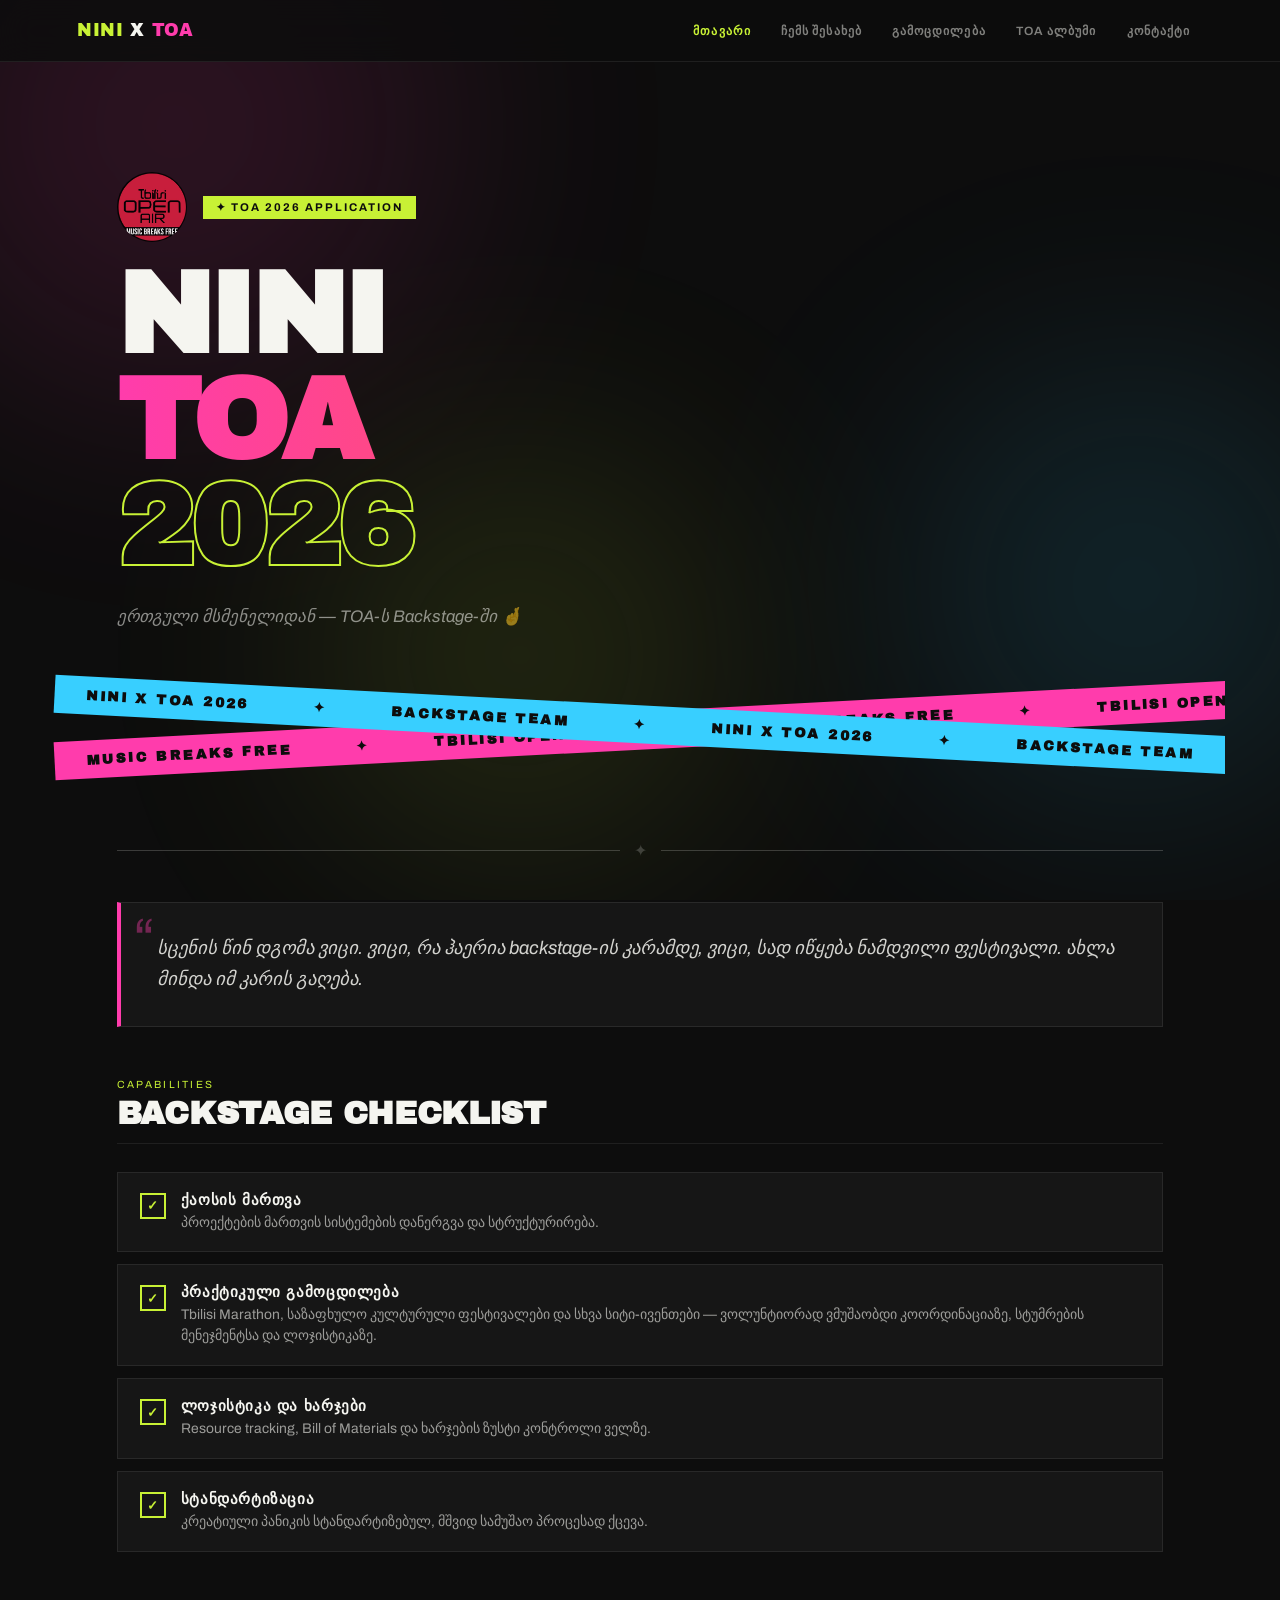
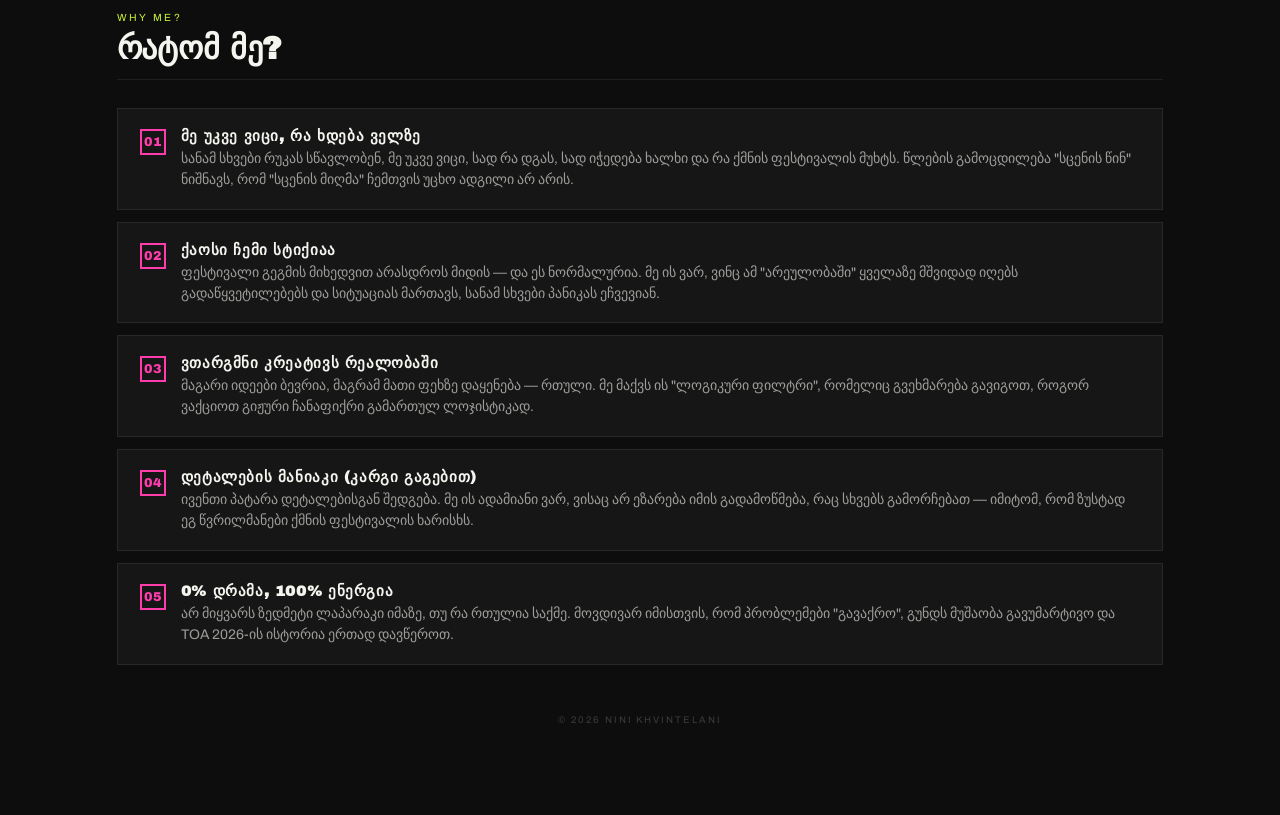
==== index.html @ 68b37186 "Refactor CSS styles for layout adjust" ====
<!DOCTYPE html>
<html lang="ka">
<head>
  <meta charset="UTF-8">
  <meta name="viewport" content="width=device-width, initial-scale=1.0">
  <title>Nini x TOA 2026</title>
  <link rel="preconnect" href="https://fonts.googleapis.com">
  <link href="https://fonts.googleapis.com/css2?family=Archivo+Black&family=Archivo:ital,wght@0,400;0,600;1,400&display=swap" rel="stylesheet">
  <style>
    :root {
      --bg: #0d0d0d; --lime: #c8f135; --pink: #ff3cac;
      --blue: #38cfff; --orange: #ff6b1a; --white: #f5f5f0;
      --card: #161616; --border: rgba(255,255,255,0.08); --yellow: #e2c044;
    }
    * { box-sizing: border-box; margin: 0; padding: 0; }
    html { width: 100%; }
    body { background: var(--bg); color: var(--white); font-family: 'Archivo', sans-serif; overflow-x: hidden; min-height: 100vh; width: 100%; }

    .blobs { position: fixed; inset: 0; z-index: 0; pointer-events: none; overflow: hidden; }
    .blob { position: absolute; border-radius: 50%; filter: blur(130px); opacity: 0.13; animation: drift 14s ease-in-out infinite alternate; }
    .blob-1 { width: 550px; height: 550px; background: var(--pink); top: -150px; left: -100px; }
    .blob-2 { width: 450px; height: 450px; background: var(--blue); top: 40%; right: -80px; animation-delay: -5s; }
    .blob-3 { width: 400px; height: 400px; background: var(--lime); bottom: 5%; left: 25%; animation-delay: -9s; }
    @keyframes drift { from { transform: translate(0,0) scale(1); } to { transform: translate(35px,25px) scale(1.07); } }

    nav {
      position: fixed; top: 0; left: 0; right: 0; z-index: 999;
      background: rgba(13,13,13,0.88); backdrop-filter: blur(16px);
      border-bottom: 1px solid var(--border);
      height: 62px; display: flex; align-items: center;
      justify-content: space-between; padding: 0 6%;
      width: 100%; box-sizing: border-box;
    }
    .nav-logo { font-family: 'Archivo Black', sans-serif; font-size: 1.1rem; letter-spacing: 0.04em; text-transform: uppercase; cursor: pointer; }
    .nav-logo span { color: var(--lime); }
    .nav-links { display: flex; gap: 4px; list-style: none; }
    .nav-links li a { display: block; padding: 7px 13px; font-size: 0.75rem; font-weight: 600; letter-spacing: 0.09em; text-transform: uppercase; text-decoration: none; color: rgba(245,245,240,0.5); border-radius: 4px; transition: color 0.2s, background 0.2s; cursor: pointer; }
    .nav-links li a:hover { color: var(--white); background: rgba(255,255,255,0.06); }
    .nav-links li a.active { color: var(--lime); }
    .hamburger { display: none; flex-direction: column; gap: 5px; cursor: pointer; padding: 4px; }
    .hamburger span { display: block; width: 22px; height: 2px; background: var(--white); }

    .page { display: none; position: relative; z-index: 1; min-height: 100vh; padding-top: 62px; width: 100%; box-sizing: border-box; }
    .page.active { display: block; animation: pageIn 0.35s ease both; }
    @keyframes pageIn { from { opacity: 0; transform: translateY(14px); } to { opacity: 1; transform: translateY(0); } }

    .wrapper { width: 100%; max-width: 1200px; margin: 0 auto; padding: 55px 6% 90px; }

    .eyebrow { display: inline-block; background: var(--lime); color: var(--bg); font-size: 0.7rem; font-weight: 700; letter-spacing: 0.18em; text-transform: uppercase; padding: 5px 13px; margin-bottom: 24px; }
    .big-title { font-family: 'Archivo Black', sans-serif; font-size: clamp(3.5rem, 9vw, 10rem); line-height: 0.92; letter-spacing: -0.03em; text-transform: uppercase; }
    .big-title .grad { background: linear-gradient(90deg, var(--pink), var(--orange)); -webkit-background-clip: text; -webkit-text-fill-color: transparent; background-clip: text; }
    .big-title .outline { color: transparent; -webkit-text-stroke: 2px var(--lime); }
    .section-label { font-size: 0.65rem; letter-spacing: 0.22em; text-transform: uppercase; color: var(--lime); margin-bottom: 6px; }
    .section-heading { font-family: 'Archivo Black', sans-serif; font-size: 2rem; text-transform: uppercase; letter-spacing: -0.01em; border-bottom: 1px solid var(--border); padding-bottom: 12px; margin-bottom: 28px; }
    .divider { display: flex; align-items: center; gap: 14px; margin: 48px 0 42px; opacity: 0.2; }
    .divider::before, .divider::after { content: ''; flex: 1; height: 1px; background: var(--white); }

    /* HOME */
    .hero { padding: 55px 0 35px; }

    /* ANIMATED STRIPES */
    .stripes-wrap {
      position: relative;
      height: 130px;
      overflow: hidden;
      margin-left: calc(-6% - 1px);
      width: 112%;
      margin-bottom: 50px;
    }
    .stripe {
      position: absolute;
      width: 200%;
      height: 38px;
      display: flex;
      align-items: center;
      white-space: nowrap;
      font-family: 'Archivo Black', sans-serif;
      font-size: 0.85rem;
      letter-spacing: 0.18em;
      text-transform: uppercase;
      color: #0d0d0d;
      font-weight: 900;
    }
    .stripe-1 {
      background: var(--pink);
      top: 20px;
      transform: rotate(-3deg);
      animation: slideLeft 18s linear infinite;
    }
    .stripe-2 {
      background: var(--blue);
      top: 75px;
      transform: rotate(3deg);
      animation: slideRight 15s linear infinite;
    }
    .stripe span {
      padding: 0 32px;
      flex-shrink: 0;
    }
    @keyframes slideLeft {
      from { transform: rotate(-3deg) translateX(0); }
      to   { transform: rotate(-3deg) translateX(-50%); }
    }
    @keyframes slideRight {
      from { transform: rotate(3deg) translateX(-50%); }
      to   { transform: rotate(3deg) translateX(0); }
    }
    .hero-sub { margin-top: 26px; font-size: 1.05rem; font-style: italic; opacity: 0.55; }
    .quote-block { position: relative; background: var(--card); border: 1px solid var(--border); border-left: 4px solid var(--pink); padding: 30px 30px 30px 36px; font-style: italic; font-size: 1.15rem; line-height: 1.7; color: rgba(245,245,240,0.85); margin-bottom: 52px; }
    .quote-block::before { content: "\201C"; position: absolute; top: 8px; left: 12px; font-size: 3.5rem; color: var(--pink); opacity: 0.4; font-style: normal; line-height: 1; }
    .checklist { list-style: none; display: grid; gap: 12px; }
    .checklist li { background: var(--card); border: 1px solid var(--border); padding: 18px 22px; display: flex; gap: 15px; align-items: flex-start; transition: transform 0.2s, border-color 0.2s, box-shadow 0.2s; }
    .checklist li:hover { transform: translateX(6px); border-color: var(--lime); box-shadow: -4px 0 0 var(--lime); }
    .check-icon { width: 26px; height: 26px; border: 2px solid var(--lime); color: var(--lime); font-size: 0.8rem; font-weight: 900; display: flex; align-items: center; justify-content: center; flex-shrink: 0; margin-top: 2px; }
    .check-body strong { display: block; font-family: 'Archivo Black', sans-serif; font-size: 0.95rem; text-transform: uppercase; letter-spacing: 0.04em; margin-bottom: 4px; }
    .check-body p { font-size: 0.87rem; line-height: 1.5; opacity: 0.6; }

    /* ABOUT */
    .about-hero { display: grid; grid-template-columns: 1fr 220px; gap: 40px; align-items: start; margin-bottom: 50px; }
    @media(max-width:600px){ .about-hero { grid-template-columns: 1fr; } }
    .about-photo { width: 220px; height: 270px; object-fit: cover; object-position: top; border: 2px solid var(--border); }
    .about-intro { font-size: 1.05rem; line-height: 1.8; opacity: 0.8; margin-top: 10px; }
    .about-grid { display: grid; grid-template-columns: 1fr 1fr; gap: 16px; margin-top: 10px; }
    @media(max-width:600px){ .about-grid { grid-template-columns: 1fr; } }
    .about-card { background: var(--card); border: 1px solid var(--border); padding: 24px; transition: border-color 0.2s; }
    .about-card:hover { border-color: var(--blue); }
    .about-card h3 { font-family: 'Archivo Black', sans-serif; font-size: 0.78rem; text-transform: uppercase; letter-spacing: 0.12em; color: var(--blue); margin-bottom: 10px; }
    .about-card p { font-size: 0.9rem; line-height: 1.65; opacity: 0.7; }

    /* EXPERIENCE */
    .timeline { margin-top: 10px; }
    .timeline-item { display: grid; grid-template-columns: 120px 1fr; gap: 22px; padding: 26px 0; border-bottom: 1px solid var(--border); }
    .timeline-item:last-child { border-bottom: none; }
    .timeline-year { font-family: 'Archivo Black', sans-serif; font-size: 0.75rem; letter-spacing: 0.1em; color: var(--orange); text-transform: uppercase; padding-top: 4px; }
    .timeline-content h3 { font-family: 'Archivo Black', sans-serif; font-size: 1.05rem; text-transform: uppercase; letter-spacing: 0.02em; margin-bottom: 4px; }
    .timeline-content .role { font-size: 0.8rem; color: var(--lime); letter-spacing: 0.08em; margin-bottom: 8px; text-transform: uppercase; }
    .timeline-content p { font-size: 0.88rem; line-height: 1.6; opacity: 0.65; }
    .skills-grid { display: flex; flex-wrap: wrap; gap: 9px; margin-top: 36px; }
    .skill-tag { background: var(--card); border: 1px solid var(--border); padding: 6px 14px; font-size: 0.76rem; letter-spacing: 0.08em; text-transform: uppercase; font-weight: 600; transition: border-color 0.2s, color 0.2s; }
    .skill-tag:hover { border-color: var(--pink); color: var(--pink); }
    .lang-grid { display: grid; grid-template-columns: repeat(3,1fr); gap: 14px; margin-top: 10px; }
    @media(max-width:580px){ .lang-grid { grid-template-columns: 1fr 1fr; } }
    .lang-card { background: var(--card); border: 1px solid var(--border); padding: 18px; text-align: center; }
    .lang-card .flag { font-size: 1.8rem; margin-bottom: 6px; }
    .lang-card h4 { font-family: 'Archivo Black', sans-serif; font-size: 0.8rem; text-transform: uppercase; letter-spacing: 0.1em; margin-bottom: 4px; }
    .lang-card p { font-size: 0.75rem; opacity: 0.55; letter-spacing: 0.06em; }

    /* ALBUM */
    .album-intro { font-size: 0.98rem; line-height: 1.7; opacity: 0.65; margin-bottom: 36px; max-width: 560px; }
    .album-grid { display: grid; grid-template-columns: repeat(3,1fr); gap: 10px; }
    @media(max-width:560px){ .album-grid { grid-template-columns: repeat(2,1fr); } }
    .album-card { position: relative; aspect-ratio: 1; overflow: hidden; cursor: pointer; border: 1px solid var(--border); }
    .album-card img { width: 100%; height: 100%; object-fit: cover; transition: transform 0.4s ease, filter 0.3s; filter: brightness(0.85) saturate(0.9); display: block; }
    .album-card:hover img { transform: scale(1.06); filter: brightness(1) saturate(1.1); }
    .album-overlay { position: absolute; inset: 0; background: linear-gradient(to top, rgba(0,0,0,0.7) 0%, transparent 55%); opacity: 0; transition: opacity 0.3s; display: flex; align-items: flex-end; padding: 14px; }
    .album-card:hover .album-overlay { opacity: 1; }
    .album-label { font-family: 'Archivo Black', sans-serif; font-size: 0.8rem; text-transform: uppercase; letter-spacing: 0.08em; color: var(--white); }
    .album-future { border: 2px dashed rgba(200,241,53,0.5); display: flex; flex-direction: column; align-items: center; justify-content: center; gap: 8px; aspect-ratio: 1; background: rgba(200,241,53,0.03); }
    .album-future .future-icon { font-size: 2rem; }
    .album-future .future-text { font-family: 'Archivo Black', sans-serif; font-size: 0.85rem; color: var(--lime); text-transform: uppercase; letter-spacing: 0.1em; }
    .album-future .future-sub { font-size: 0.7rem; opacity: 0.5; letter-spacing: 0.06em; text-transform: uppercase; }
    .album-note { margin-top: 24px; background: var(--card); border: 1px solid var(--border); border-left: 4px solid var(--orange); padding: 18px 22px; font-size: 0.88rem; line-height: 1.6; opacity: 0.75; font-style: italic; }

    /* LIGHTBOX */
    .lightbox { position: fixed; inset: 0; background: rgba(0,0,0,0.92); z-index: 9999; display: none; align-items: center; justify-content: center; }
    .lightbox.open { display: flex; }
    .lightbox img { max-width: 90vw; max-height: 88vh; object-fit: contain; border: 1px solid var(--border); }
    .lightbox-close { position: absolute; top: 20px; right: 24px; font-size: 2rem; cursor: pointer; color: var(--white); opacity: 0.7; }
    .lightbox-close:hover { opacity: 1; color: var(--lime); }

    /* CONTACT */
    .contact-box { background: linear-gradient(135deg, #1a0a2e 0%, #0d1a2e 50%, #0a1a0d 100%); border: 1px solid var(--border); padding: 52px 42px; text-align: center; position: relative; overflow: hidden; margin-top: 20px; }
    .contact-box-bg { position: absolute; font-family: 'Archivo Black', sans-serif; font-size: 10rem; color: rgba(255,255,255,0.03); top: 50%; left: 50%; transform: translate(-50%,-50%); white-space: nowrap; pointer-events: none; letter-spacing: -0.04em; }
    .contact-box h2 { font-family: 'Archivo Black', sans-serif; font-size: 2.5rem; text-transform: uppercase; margin-bottom: 14px; }
    .contact-box h2 span { background: linear-gradient(90deg, var(--blue), var(--lime)); -webkit-background-clip: text; -webkit-text-fill-color: transparent; background-clip: text; }
    .contact-box p { font-size: 0.96rem; line-height: 1.7; opacity: 0.6; max-width: 450px; margin: 0 auto 34px; position: relative; }
    .btn-group { display: flex; gap: 12px; justify-content: center; flex-wrap: wrap; position: relative; }
    .btn { display: inline-block; padding: 12px 26px; font-family: 'Archivo', sans-serif; font-weight: 700; font-size: 0.83rem; letter-spacing: 0.1em; text-transform: uppercase; text-decoration: none; transition: all 0.18s; }
    .btn-main { background: var(--lime); color: var(--bg); }
    .btn-main:hover { background: #d8ff50; transform: translateY(-3px); box-shadow: 0 10px 28px rgba(200,241,53,0.3); }
    .btn-ghost { background: transparent; color: var(--white); border: 1px solid rgba(255,255,255,0.25); }
    .btn-ghost:hover { border-color: var(--blue); color: var(--blue); transform: translateY(-3px); }
    .btn-insta { background: transparent; color: var(--white); border: 1px solid rgba(255,60,172,0.4); }
    .btn-insta:hover { border-color: var(--pink); color: var(--pink); transform: translateY(-3px); }
    .contact-info { display: grid; grid-template-columns: repeat(auto-fit, minmax(180px,1fr)); gap: 13px; margin-top: 26px; }
    .contact-card { background: var(--card); border: 1px solid var(--border); padding: 20px; text-align: center; transition: border-color 0.2s; }
    .contact-card:hover { border-color: var(--lime); }
    .contact-card .icon { font-size: 1.5rem; margin-bottom: 7px; }
    .contact-card h4 { font-size: 0.68rem; letter-spacing: 0.15em; text-transform: uppercase; color: var(--lime); margin-bottom: 5px; }
    .contact-card p { font-size: 0.82rem; opacity: 0.65; word-break: break-all; }

    .footer { margin-top: 50px; text-align: center; font-size: 0.6rem; letter-spacing: 0.2em; text-transform: uppercase; opacity: 0.2; }

    /* ── MOBILE RESPONSIVE ── */
    @media(max-width:640px){
      /* NAV */
      nav { padding: 0 5%; }
      .nav-links { display: none; flex-direction: column; position: absolute; top: 62px; left: 0; right: 0; background: rgba(13,13,13,0.97); border-bottom: 1px solid var(--border); padding: 12px 0; z-index: 998; }
      .nav-links.open { display: flex; }
      .nav-links li a { padding: 14px 24px; font-size: 0.85rem; }
      .hamburger { display: flex; }

      /* WRAPPER */
      .wrapper { padding: 40px 5% 70px; }

      /* HERO */
      .big-title { font-size: clamp(3rem, 14vw, 5rem); }
      .hero { padding: 36px 0 24px; }
      .hero-sub { font-size: 0.95rem; }

      /* STRIPES */
      .stripes-wrap { margin-left: -5%; width: 110%; height: 120px; margin-bottom: 40px; }
      .stripe { height: 32px; font-size: 0.72rem; }
      .stripe-1 { top: 14px; }
      .stripe-2 { top: 68px; }

      /* QUOTE */
      .quote-block { font-size: 1rem; padding: 24px 20px 24px 28px; }

      /* CHECKLIST */
      .checklist li { padding: 14px 16px; gap: 12px; }
      .check-body strong { font-size: 0.85rem; }
      .check-body p { font-size: 0.82rem; }

      /* ABOUT */
      .about-hero { grid-template-columns: 1fr; gap: 24px; margin-bottom: 30px; }
      .about-photo { width: 100%; height: 260px; }
      .about-grid { grid-template-columns: 1fr; gap: 12px; }
      .about-intro { font-size: 0.95rem; }

      /* EXPERIENCE */
      .timeline-item { grid-template-columns: 1fr; gap: 4px; padding: 20px 0; }
      .timeline-year { font-size: 0.7rem; }
      .timeline-content h3 { font-size: 0.95rem; }
      .skills-grid { gap: 7px; }
      .skill-tag { font-size: 0.7rem; padding: 5px 11px; }
      .lang-grid { grid-template-columns: 1fr 1fr; gap: 10px; }

      /* ALBUM */
      .album-grid { grid-template-columns: repeat(2,1fr); gap: 7px; }

      /* CONTACT */
      .contact-box { padding: 36px 22px; }
      .contact-box h2 { font-size: 1.8rem; }
      .contact-box p { font-size: 0.88rem; }
      .btn-group { flex-direction: column; align-items: center; }
      .btn { width: 100%; text-align: center; padding: 14px 20px; }
      .contact-info { grid-template-columns: 1fr 1fr; gap: 10px; }
      .contact-card { padding: 14px 10px; }
      .contact-card p { font-size: 0.72rem; }

      /* SECTION HEADINGS */
      .section-heading { font-size: 1.5rem; }
      .contact-box-bg { font-size: 5rem; }
    }

    @media(max-width:380px){
      .big-title { font-size: 2.8rem; }
      .album-grid { grid-template-columns: 1fr; }
      .contact-info { grid-template-columns: 1fr; }
    }
  </style>
</head>
<body>

<script>
function goTo(p){
  document.querySelectorAll('.page').forEach(x=>x.classList.remove('active'));
  document.getElementById('page-'+p).classList.add('active');
  document.querySelectorAll('.nav-links a').forEach(a=>a.classList.remove('active'));
  const m={home:0,about:1,experience:2,album:3,contact:4};
  document.querySelectorAll('.nav-links a')[m[p]].classList.add('active');
  document.getElementById('navLinks').classList.remove('open');
  window.scrollTo({top:0,behavior:'smooth'});
  if(p==='album') buildAlbum();
}
function toggleMenu(){ document.getElementById('navLinks').classList.toggle('open'); }
function openLightbox(src){ document.getElementById('lightbox-img').src=src; document.getElementById('lightbox').classList.add('open'); }
function closeLightbox(){ document.getElementById('lightbox').classList.remove('open'); }
document.addEventListener('keydown',e=>{ if(e.key==='Escape') closeLightbox(); });
</script>
<div class="blobs">
  <div class="blob blob-1"></div>
  <div class="blob blob-2"></div>
  <div class="blob blob-3"></div>
</div>

<div class="lightbox" id="lightbox" onclick="closeLightbox()">
  <div class="lightbox-close">✕</div>
  <img id="lightbox-img" src="" alt="">
</div>

<nav>
  <div class="nav-logo" onclick="goTo('home')"><span style="color:var(--lime)">NINI</span> <span style="color:var(--white)">X</span> <span style="color:var(--pink)">TOA</span></div>
  <ul class="nav-links" id="navLinks">
    <li><a href="#" class="active" onclick="goTo('home');return false;">მთავარი</a></li>
    <li><a href="#" onclick="goTo('about');return false;">ჩემს შესახებ</a></li>
    <li><a href="#" onclick="goTo('experience');return false;">გამოცდილება</a></li>
    <li><a href="#" onclick="goTo('album');return false;">TOA ალბუმი</a></li>
    <li><a href="#" onclick="goTo('contact');return false;">კონტაქტი</a></li>
  </ul>
  <div class="hamburger" id="hamburger" onclick="toggleMenu()">
    <span></span><span></span><span></span>
  </div>
</nav>

<!-- HOME -->
<div class="page active" id="page-home">
  <div class="wrapper">
    <div class="hero">
      <div style="display:flex;align-items:center;gap:16px;margin-bottom:20px;">
      <img src="[data-uri]" alt="Tbilisi Open Air" style="width:70px;height:70px;border-radius:50%;opacity:0.9;">
      <div class="eyebrow" style="margin-bottom:0">✦ TOA 2026 Application</div>
    </div>
      <h1 class="big-title">
        <span style="display:block">Nini</span>
        <span class="grad" style="display:block">TOA</span>
        <span class="outline" style="display:block">2026</span>
      </h1>
      <p class="hero-sub">ერთგული მსმენელიდან — TOA-ს Backstage-ში 🤞</p>
    </div>
    <div class="stripes-wrap">
      <div class="stripe stripe-1">
        <span>MUSIC BREAKS FREE</span><span>✦</span><span>TBILISI OPEN AIR</span><span>✦</span><span>MUSIC BREAKS FREE</span><span>✦</span><span>TBILISI OPEN AIR</span><span>✦</span><span>MUSIC BREAKS FREE</span><span>✦</span><span>TBILISI OPEN AIR</span><span>✦</span>
      </div>
      <div class="stripe stripe-2">
        <span>NINI X TOA 2026</span><span>✦</span><span>BACKSTAGE TEAM</span><span>✦</span><span>NINI X TOA 2026</span><span>✦</span><span>BACKSTAGE TEAM</span><span>✦</span><span>NINI X TOA 2026</span><span>✦</span><span>BACKSTAGE TEAM</span><span>✦</span>
      </div>
    </div>
    <div class="divider"><span>✦</span></div>
    <blockquote class="quote-block">
      სცენის წინ დგომა ვიცი. ვიცი, რა ჰაერია backstage-ის კარამდე, ვიცი, სად იწყება ნამდვილი ფესტივალი. ახლა მინდა იმ კარის გაღება.
    </blockquote>
    <p class="section-label">Capabilities</p>
    <h2 class="section-heading">Backstage Checklist</h2>
    <ul class="checklist">
      <li><div class="check-icon">✓</div><div class="check-body"><strong>ქაოსის მართვა</strong><p>პროექტების მართვის სისტემების დანერგვა და სტრუქტურირება.</p></div></li>
      <li><div class="check-icon">✓</div><div class="check-body"><strong>პრაქტიკული გამოცდილება</strong><p>Tbilisi Marathon, საზაფხულო კულტურული ფესტივალები და სხვა სიტი-ივენთები — ვოლუნტიორად ვმუშაობდი კოორდინაციაზე, სტუმრების მენეჯმენტსა და ლოჯისტიკაზე.</p></div></li>
      <li><div class="check-icon">✓</div><div class="check-body"><strong>ლოჯისტიკა და ხარჯები</strong><p>Resource tracking, Bill of Materials და ხარჯების ზუსტი კონტროლი ველზე.</p></div></li>
      <li><div class="check-icon">✓</div><div class="check-body"><strong>სტანდარტიზაცია</strong><p>კრეატიული პანიკის სტანდარტიზებულ, მშვიდ სამუშაო პროცესად ქცევა.</p></div></li>
    </ul>

    <p class="section-label" style="margin-top:60px">Why Me?</p>
    <h2 class="section-heading">რატომ მე?</h2>
    <ul class="checklist">
      <li><div class="check-icon" style="color:var(--pink);border-color:var(--pink)">01</div><div class="check-body"><strong>მე უკვე ვიცი, რა ხდება ველზე</strong><p>სანამ სხვები რუკას სწავლობენ, მე უკვე ვიცი, სად რა დგას, სად იჭედება ხალხი და რა ქმნის ფესტივალის მუხტს. წლების გამოცდილება "სცენის წინ" ნიშნავს, რომ "სცენის მიღმა" ჩემთვის უცხო ადგილი არ არის.</p></div></li>
      <li><div class="check-icon" style="color:var(--pink);border-color:var(--pink)">02</div><div class="check-body"><strong>ქაოსი ჩემი სტიქიაა</strong><p>ფესტივალი გეგმის მიხედვით არასდროს მიდის — და ეს ნორმალურია. მე ის ვარ, ვინც ამ "არეულობაში" ყველაზე მშვიდად იღებს გადაწყვეტილებებს და სიტუაციას მართავს, სანამ სხვები პანიკას ეჩვევიან.</p></div></li>
      <li><div class="check-icon" style="color:var(--pink);border-color:var(--pink)">03</div><div class="check-body"><strong>ვთარგმნი კრეატივს რეალობაში</strong><p>მაგარი იდეები ბევრია, მაგრამ მათი ფეხზე დაყენება — რთული. მე მაქვს ის "ლოგიკური ფილტრი", რომელიც გვეხმარება გავიგოთ, როგორ ვაქციოთ გიჟური ჩანაფიქრი გამართულ ლოჯისტიკად.</p></div></li>
      <li><div class="check-icon" style="color:var(--pink);border-color:var(--pink)">04</div><div class="check-body"><strong>დეტალების მანიაკი (კარგი გაგებით)</strong><p>ივენთი პატარა დეტალებისგან შედგება. მე ის ადამიანი ვარ, ვისაც არ ეზარება იმის გადამოწმება, რაც სხვებს გამორჩებათ — იმიტომ, რომ ზუსტად ეგ წვრილმანები ქმნის ფესტივალის ხარისხს.</p></div></li>
      <li><div class="check-icon" style="color:var(--pink);border-color:var(--pink)">05</div><div class="check-body"><strong>0% დრამა, 100% ენერგია</strong><p>არ მიყვარს ზედმეტი ლაპარაკი იმაზე, თუ რა რთულია საქმე. მოვდივარ იმისთვის, რომ პრობლემები "გავაქრო", გუნდს მუშაობა გავუმარტივო და TOA 2026-ის ისტორია ერთად დავწეროთ.</p></div></li>
    </ul>
    <p class="footer">© 2026 Nini Khvintelani</p>
  </div>
</div>

<!-- ABOUT -->
<div class="page" id="page-about">
  <div class="wrapper">
    <div class="eyebrow">✦ ჩემს შესახებ</div>
    <div class="about-hero">
      <div>
        <h1 class="big-title" style="font-size:clamp(3rem,9vw,6.5rem)">
          <span style="display:block">ვინ</span>
          <span class="grad" style="display:block">ვარ მე?</span>
        </h1>
        <p class="about-intro">
          მე ვარ Nini Khvintelani — ბიზნეს ადმინისტრაციის სტუდენტი TSU-ში, GEC Consulting-ის სტაჟიორი, და ადამიანი, ვინც ოდესღაც მეგობრებთან ერთად TOA-ზე მოდიოდა და ახლა გადაწყვიტა, რომ ეს ფესტივალი შიგნიდანაც განიცადოს.<br><br>
          სვანეთიდან ვარ — რეზილიენტობა ბავშვობიდან მახლავს. ინტრავერტი ვიყავი, მაგრამ ორი წლის წინ ვიხელმძღვანელე გამბედაობით: Erasmus+ პოლონეთში, USAID პროგრამები, AIESEC, სკაუტები — ყველაფერი, რაც კომფორტის ზონის მიღმაა.
        </p>
      </div>
      <img src="" alt="Nini Khvintelani" class="about-photo" id="aboutPhoto">
    </div>
    <div class="divider"><span>✦</span></div>
    <p class="section-label">პროფილი</p>
    <h2 class="section-heading">ჩემი სამყარო</h2>
    <div class="about-grid">
      <div class="about-card"><h3>🎵 ფესტივალი</h3><p>TOA-ს მუდმივი მსმენელი. ვიცი ყველა corner, ყველა stage და ის ზუსტი წამი, როდესაც ენერგია იცვლება.</p></div>
      <div class="about-card"><h3>⚙️ ოპერაციები</h3><p>ERP სისტემები, Odoo, პროექტების მართვა — ქაოსს ვაქცევ სტრუქტურად. ყოველთვის.</p></div>
      <div class="about-card"><h3>🌍 საერთაშორისო</h3><p>Erasmus+ პოლონეთში, AIESEC, USAID — cross-cultural გამოცდილება და ადაპტირების უნარი.</p></div>
      <div class="about-card"><h3>🤝 ადამიანები</h3><p>ემპათია — ჩემი ყველაზე ძლიერი მხარე. ნამდვილი კავშირი ადამიანებთან, არა მხოლოდ თანაცხოვრება.</p></div>
    </div>
    <p class="footer">© 2026 Nini Khvintelani</p>
  </div>
</div>

<!-- EXPERIENCE -->
<div class="page" id="page-experience">
  <div class="wrapper">
    <div class="eyebrow">✦ გამოცდილება</div>
    <h1 class="big-title" style="font-size:clamp(3rem,9vw,6.5rem)">
      <span style="display:block">CV &</span>
      <span class="grad" style="display:block">Skills.</span>
    </h1>
    <div class="divider"><span>✦</span></div>
    <p class="section-label">განათლება & სამუშაო</p>
    <h2 class="section-heading">ტაიმლაინი</h2>
    <div class="timeline">
      <div class="timeline-item">
        <div class="timeline-year">2025 – დღემდე</div>
        <div class="timeline-content"><h3>GEC-Consulting</h3><div class="role">Intern · თბილისი</div><p>ბიზნეს კონსალტინგის სტაჟირება — პროექტების კოორდინაცია, ანალიტიკა და კლიენტებთან კომუნიკაცია.</p></div>
      </div>
      <div class="timeline-item">
        <div class="timeline-year">2023 – დღემდე</div>
        <div class="timeline-content"><h3>TSU — Bachelor</h3><div class="role">Marketing & Advertising · ბიზნეს ადმინისტრაცია</div><p>Ivane Javakhishvili Tbilisi State University. 100 კრედიტი. მარკეტინგი და რეკლამა — ძირითადი სპეციალობა.</p></div>
      </div>
      <div class="timeline-item">
        <div class="timeline-year">2024 – 2025</div>
        <div class="timeline-content"><h3>Goethe-Institut Georgia</h3><div class="role">German Language · A1–A2</div><p>გერმანული ენის კურსი — A2 დონეზე. TOA Berlin-ისთვის პირდაპირ სასარგებლო.</p></div>
      </div>
      <div class="timeline-item">
        <div class="timeline-year">11/2023 – 03/2024</div>
        <div class="timeline-content"><h3>Digital Marketing</h3><div class="role">BTU · USAID Georgia · 1500 Women Program</div><p>BTU Coding School-ის პროგრამა 1500 ქალისთვის USAID-თან ერთად. ციფრული მარკეტინგი სრულყოფილად.</p></div>
      </div>
      <div class="timeline-item">
        <div class="timeline-year">2023</div>
        <div class="timeline-content"><h3>Erasmus+ Youth Exchange</h3><div class="role">პოლონეთი · Youth Work</div><p>საერთაშორისო youth exchange პოლონეთში — facilitation, cross-cultural teamwork, ETS Competence Model.</p></div>
      </div>
      <div class="timeline-item">
        <div class="timeline-year">2020 – 2023</div>
        <div class="timeline-content"><h3>სკოლა + ოქროს მედალი</h3><div class="role">აკადემიური სრულყოფილება · საქართველოს განათლების სამინისტრო</div><p>საბოლოო ქულა 10. ოქროს მედალი. USAID სკოლის პროექტებში ლიდერობა.</p></div>
      </div>
    </div>
    <div class="divider"><span>✦</span></div>
    <p class="section-label">უნარები</p>
    <h2 class="section-heading">Toolkit</h2>
    <div class="skills-grid">
      <span class="skill-tag">Project Management</span>
      <span class="skill-tag">Digital Marketing</span>
      <span class="skill-tag">ERP / Odoo</span>
      <span class="skill-tag">Business Administration</span>
      <span class="skill-tag">Facilitation</span>
      <span class="skill-tag">Event Logistics</span>
      <span class="skill-tag">Cross-cultural Teams</span>
      <span class="skill-tag">Budget Control</span>
      <span class="skill-tag">Process Standardization</span>
      <span class="skill-tag">Public Speaking</span>
      <span class="skill-tag">Youth Work</span>
      <span class="skill-tag">Scouting</span>
    </div>
    <div class="divider"><span>✦</span></div>
    <p class="section-label">ენები</p>
    <h2 class="section-heading">Languages</h2>
    <div class="lang-grid">
      <div class="lang-card"><div class="flag">🇬🇪</div><h4>ქართული</h4><p>მშობლიური</p></div>
      <div class="lang-card"><div class="flag">🇬🇧</div><h4>English</h4><p>B2 · C1 Reading</p></div>
      <div class="lang-card"><div class="flag">🇩🇪</div><h4>Deutsch</h4><p>A2 · Goethe</p></div>
    </div>
    <p class="footer" style="margin-top:55px">© 2026 Nini Khvintelani</p>
  </div>
</div>

<!-- ALBUM -->
<div class="page" id="page-album">
  <div class="wrapper">
    <div class="eyebrow">✦ ჩემი TOA ალბუმი</div>
    <h1 class="big-title" style="font-size:clamp(3rem,9vw,6.5rem)">
      <span style="display:block">TOA</span>
      <span class="grad" style="display:block">მეხსიერება.</span>
    </h1>
    <p class="album-intro">ყოველი წელი, ყოველი გამოცდილება — ჩემი TOA ისტორია. ეს ფოტოები არ არის უბრალოდ ხსოვნა, ეს არის მტკიცებულება, რომ ეს ჩემი სივრცეა.</p>
    <p class="section-label">ფოტოები</p>
    <h2 class="section-heading">ჩემი TOA-ები</h2>
    <div class="album-grid" id="albumGrid"></div>
    <div class="album-note">✦ 2026 წლისთვის მინდა, რომ ეს ალბუმი backstage ფოტოებით შეივსოს — არა სცენის წინ, არამედ სცენის უკან.</div>
    <p class="footer">© 2026 Nini Khvintelani</p>
  </div>
</div>

<!-- CONTACT -->
<div class="page" id="page-contact">
  <div class="wrapper">
    <div class="eyebrow">✦ კონტაქტი</div>
    <h1 class="big-title" style="font-size:clamp(3rem,9vw,6.5rem)">
      <span style="display:block">Let's</span>
      <span class="grad" style="display:block">Connect.</span>
    </h1>
    <div class="divider"><span>✦</span></div>
    <div class="contact-box">
      <div class="contact-box-bg">TOA 2026</div>
      <h2>Let's make it <span>happen.</span></h2>
      <p>თქვენ გჭირდებათ ადამიანი, ვისაც ფესტივალიც უყვარს და ლოჯისტიკური ცხრილების მართვაც შეუძლია.</p>
      <div class="btn-group">
        <a href="/cdn-cgi/l/email-protection#084661666163607e61667c6d646966393a3b486f65696164266b6765" class="btn btn-main">✉ Email</a>
        <a href="https://www.linkedin.com/in/nino-khvintelani-b4b4792b9/" target="_blank" class="btn btn-ghost">↗ LinkedIn</a>
        <a href="https://www.instagram.com/ninikhvintelani/" target="_blank" class="btn btn-insta" id="instaBtn">♡ Instagram</a>
      </div>
    </div>
    <div class="contact-info">
      <div class="contact-card"><div class="icon">✉</div><h4>Email</h4><p><a href="/cdn-cgi/l/email-protection" class="__cf_email__" data-cfemail="743a1d1a1d1f1c021d1a001118151a454647341319151d185a171b19">[email&#160;protected]</a></p></div>
      <div class="contact-card"><div class="icon">📱</div><h4>Phone</h4><p>(+995) 511 177 328</p></div>
      <div class="contact-card"><div class="icon">💼</div><h4>LinkedIn</h4><p>nino-khvintelani</p></div>
      <div class="contact-card"><div class="icon">📍</div><h4>მდებარეობა</h4><p>თბილისი, საქართველო</p></div>
    </div>
    <p class="footer">© 2026 Nini Khvintelani</p>
  </div>
</div>

<script data-cfasync="false" src="/cdn-cgi/scripts/5c5dd728/cloudflare-static/email-decode.min.js"></script><script>
const PHOTOS = {
  p1: "[data-uri]",
  p2: "[data-uri]",
  p3: "[data-uri]",
  p4: "[data-uri]",
  p5: "[data-uri]",
  p6: "[data-uri]",
  p7: "[data-uri]",
  p8: "[data-uri]",
};

document.getElementById('aboutPhoto').src=PHOTOS.p3;
buildAlbum();

function buildAlbum(){
  const grid = document.getElementById('albumGrid');
  if(!grid || grid.children.length > 0) return;
  const keys = ['p1','p2','p3','p4','p5','p6','p7','p8'];
    keys.forEach((k,i)=>{
    const card=document.createElement('div'); card.className='album-card';
    card.innerHTML=`<img src="${PHOTOS[k]}" alt="${albumLabels[i]}"><div class="album-overlay"><span class="album-label">${albumLabels[i]}</span></div>`;
    card.onclick=()=>openLightbox(PHOTOS[k]); grid.appendChild(card);
  });
  const future=document.createElement('div'); future.className='album-future';
  future.innerHTML='<div class="future-icon">✦</div><div class="future-text">TOA 2026</div><div class="future-sub">შიგნიდან</div>';
  grid.appendChild(future);
}

function goTo(p){
  document.querySelectorAll('.page').forEach(x=>x.classList.remove('active'));
  document.getElementById('page-'+p).classList.add('active');
  document.querySelectorAll('.nav-links a').forEach(a=>a.classList.remove('active'));
  const m={home:0,about:1,experience:2,album:3,contact:4};
  document.querySelectorAll('.nav-links a')[m[p]].classList.add('active');
  document.getElementById('navLinks').classList.remove('open');
  window.scrollTo({top:0,behavior:'smooth'});
  if(p==='album') buildAlbum();
}
function toggleMenu(){ document.getElementById('navLinks').classList.toggle('open'); }
function openLightbox(src){ document.getElementB
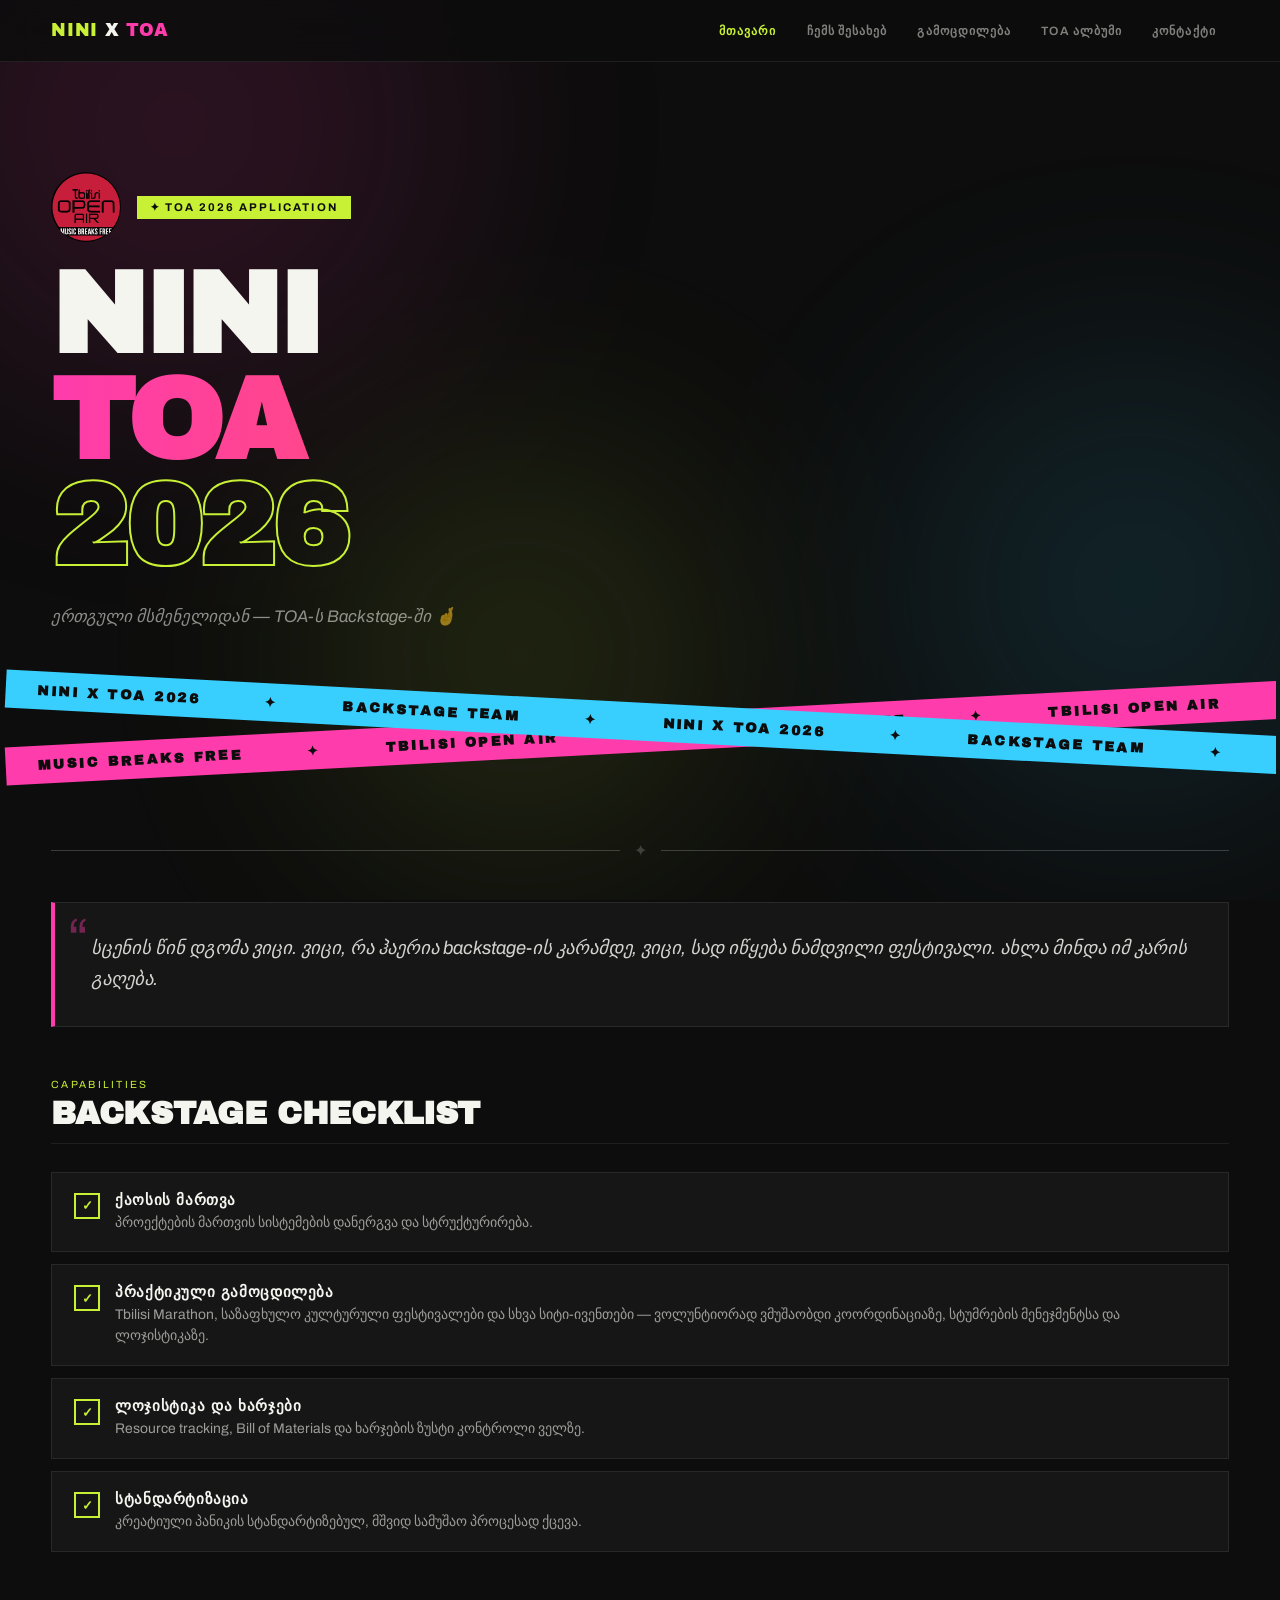
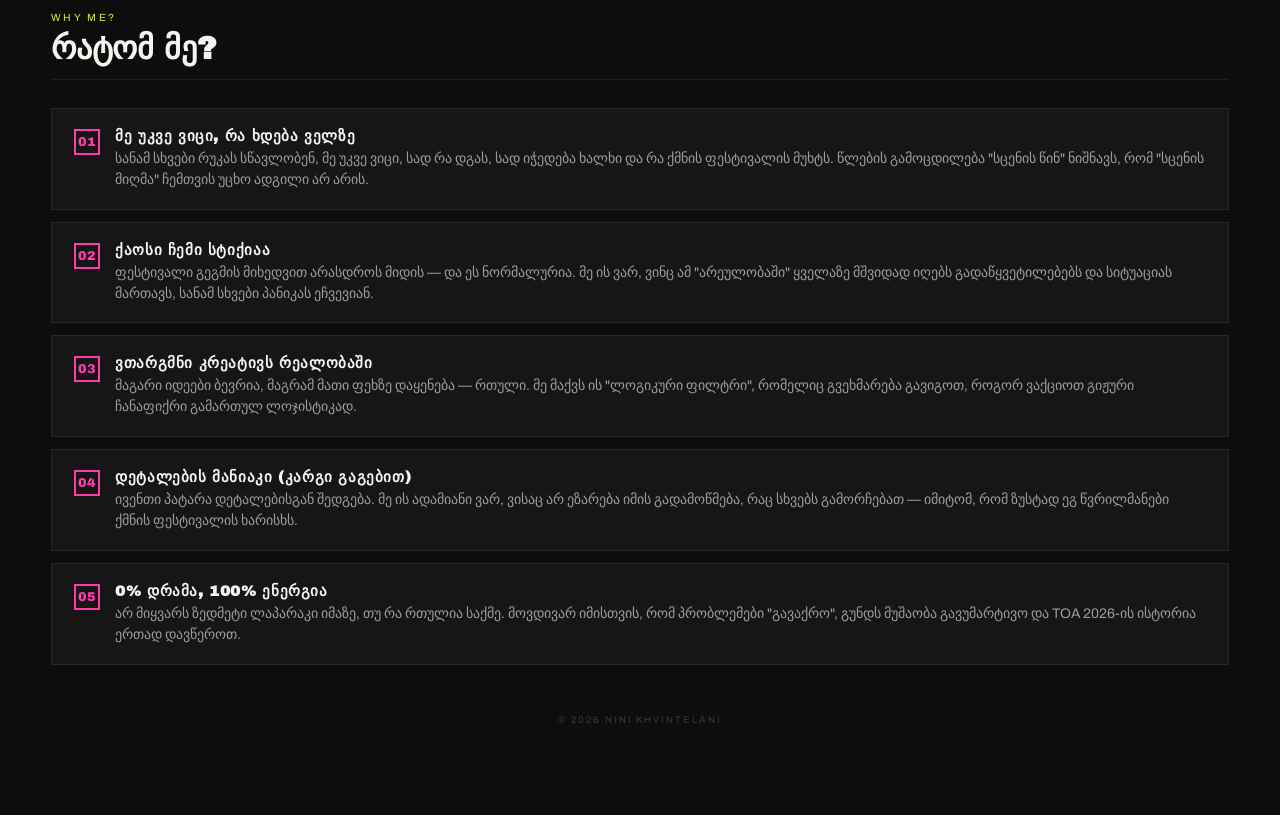
==== commit 41bbf104: "Adjust padding and margin in index.html" ====
--- a/index.html
+++ b/index.html
@@ -28,7 +28,7 @@
       background: rgba(13,13,13,0.88); backdrop-filter: blur(16px);
       border-bottom: 1px solid var(--border);
       height: 62px; display: flex; align-items: center;
-      justify-content: space-between; padding: 0 6%;
+      justify-content: space-between; padding: 0 4%;
       width: 100%; box-sizing: border-box;
     }
     .nav-logo { font-family: 'Archivo Black', sans-serif; font-size: 1.1rem; letter-spacing: 0.04em; text-transform: uppercase; cursor: pointer; }
@@ -44,7 +44,7 @@
     .page.active { display: block; animation: pageIn 0.35s ease both; }
     @keyframes pageIn { from { opacity: 0; transform: translateY(14px); } to { opacity: 1; transform: translateY(0); } }
 
-    .wrapper { width: 100%; max-width: 1200px; margin: 0 auto; padding: 55px 6% 90px; }
+    .wrapper { width: 100%; padding: 55px 4% 90px; }
 
     .eyebrow { display: inline-block; background: var(--lime); color: var(--bg); font-size: 0.7rem; font-weight: 700; letter-spacing: 0.18em; text-transform: uppercase; padding: 5px 13px; margin-bottom: 24px; }
     .big-title { font-family: 'Archivo Black', sans-serif; font-size: clamp(3.5rem, 9vw, 10rem); line-height: 0.92; letter-spacing: -0.03em; text-transform: uppercase; }
@@ -63,8 +63,8 @@
       position: relative;
       height: 130px;
       overflow: hidden;
-      margin-left: calc(-6% - 1px);
-      width: 112%;
+      margin-left: -4%;
+      width: 108%;
       margin-bottom: 50px;
     }
     .stripe {
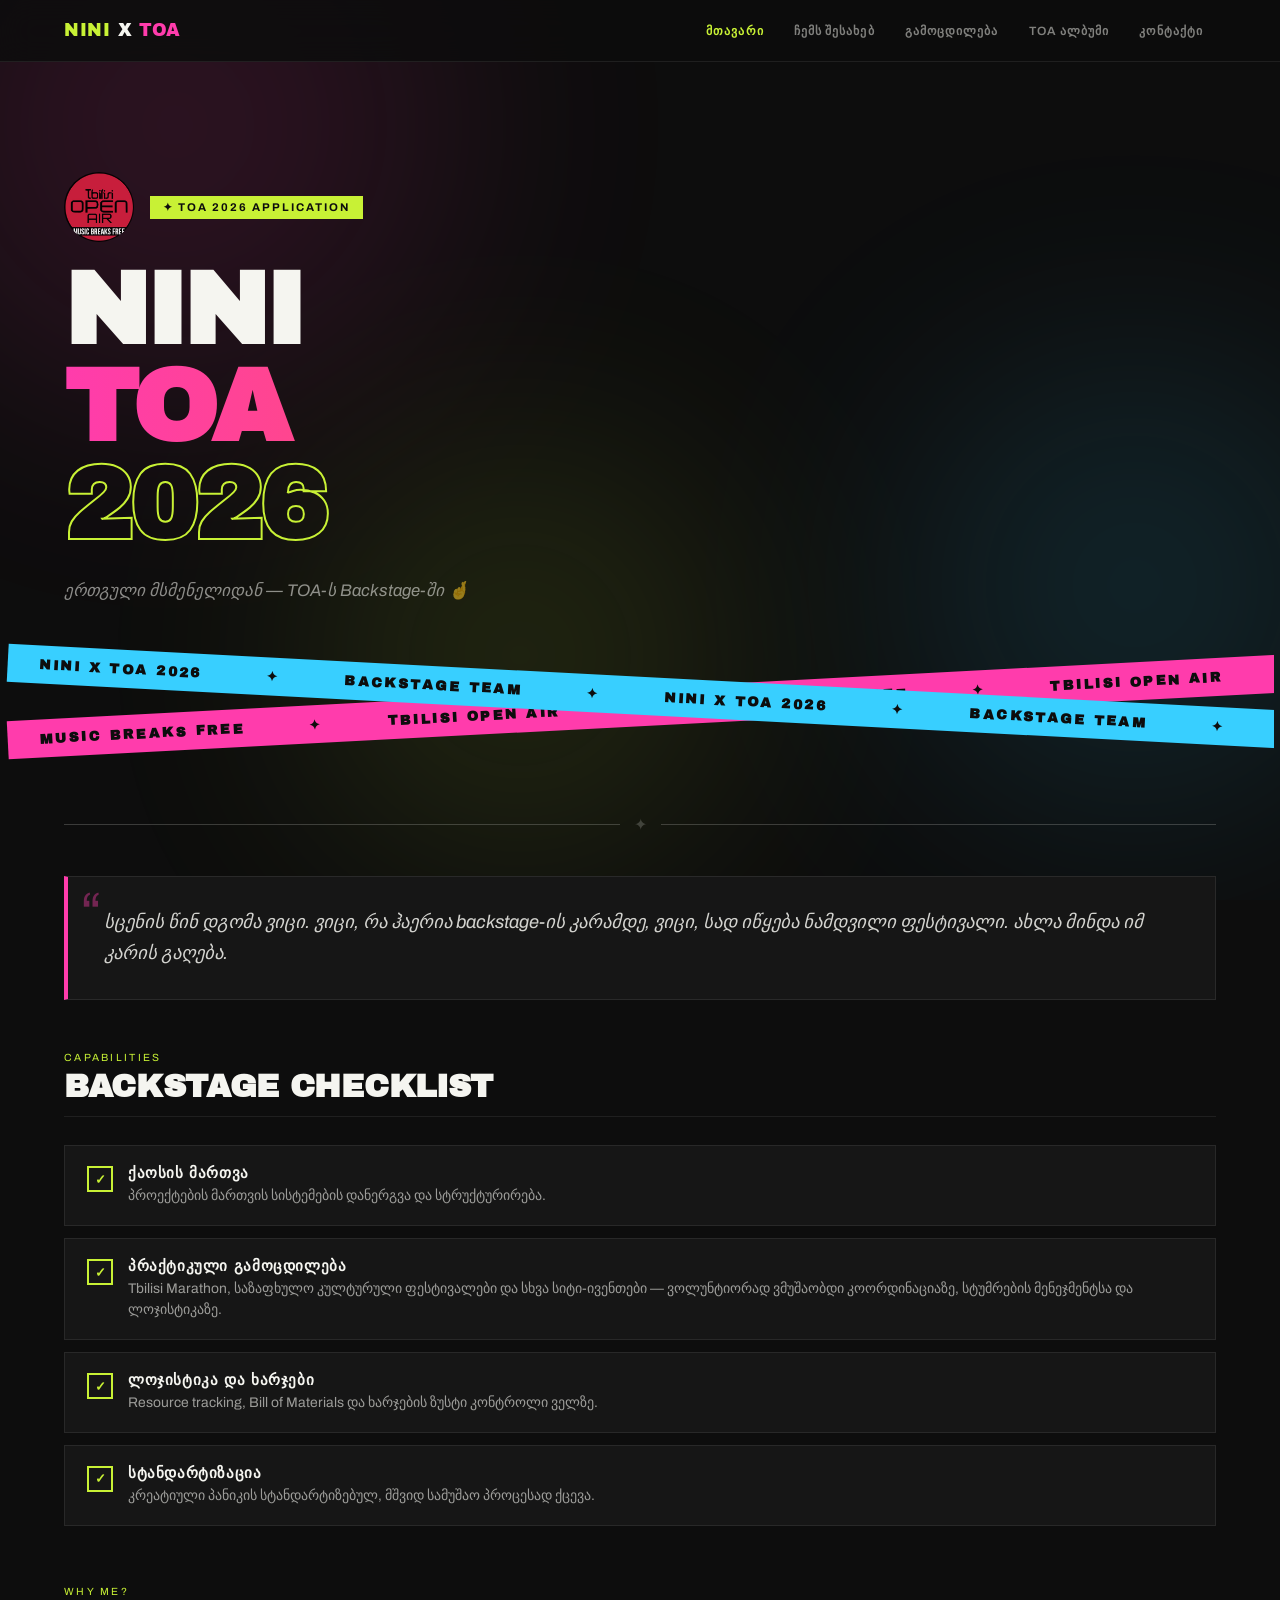
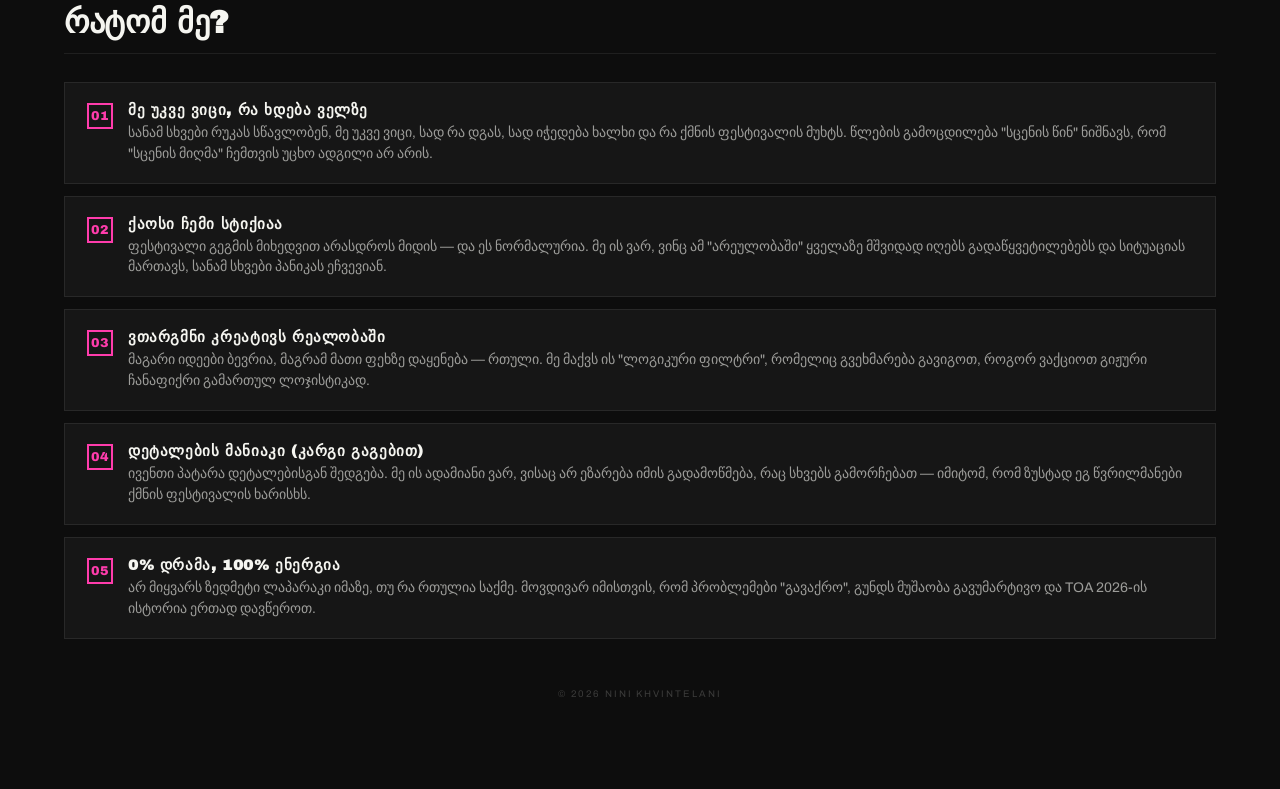
==== commit a85a4918: "Adjust CSS properties for layout and overflow" ====
--- a/index.html
+++ b/index.html
@@ -14,7 +14,7 @@
     }
     * { box-sizing: border-box; margin: 0; padding: 0; }
     html { width: 100%; }
-    body { background: var(--bg); color: var(--white); font-family: 'Archivo', sans-serif; overflow-x: hidden; min-height: 100vh; width: 100%; }
+    body { background: var(--bg); color: var(--white); font-family: 'Archivo', sans-serif; overflow-x: clip; min-height: 100vh; width: 100%; }
 
     .blobs { position: fixed; inset: 0; z-index: 0; pointer-events: none; overflow: hidden; }
     .blob { position: absolute; border-radius: 50%; filter: blur(130px); opacity: 0.13; animation: drift 14s ease-in-out infinite alternate; }
@@ -28,7 +28,7 @@
       background: rgba(13,13,13,0.88); backdrop-filter: blur(16px);
       border-bottom: 1px solid var(--border);
       height: 62px; display: flex; align-items: center;
-      justify-content: space-between; padding: 0 4%;
+      justify-content: space-between; padding: 0 5%;
       width: 100%; box-sizing: border-box;
     }
     .nav-logo { font-family: 'Archivo Black', sans-serif; font-size: 1.1rem; letter-spacing: 0.04em; text-transform: uppercase; cursor: pointer; }
@@ -44,10 +44,10 @@
     .page.active { display: block; animation: pageIn 0.35s ease both; }
     @keyframes pageIn { from { opacity: 0; transform: translateY(14px); } to { opacity: 1; transform: translateY(0); } }
 
-    .wrapper { width: 100%; padding: 55px 4% 90px; }
+    .wrapper { width: 100%; padding: 55px 5% 90px; box-sizing: border-box; }
 
     .eyebrow { display: inline-block; background: var(--lime); color: var(--bg); font-size: 0.7rem; font-weight: 700; letter-spacing: 0.18em; text-transform: uppercase; padding: 5px 13px; margin-bottom: 24px; }
-    .big-title { font-family: 'Archivo Black', sans-serif; font-size: clamp(3.5rem, 9vw, 10rem); line-height: 0.92; letter-spacing: -0.03em; text-transform: uppercase; }
+    .big-title { font-family: 'Archivo Black', sans-serif; font-size: clamp(3rem, 8vw, 9rem); line-height: 0.95; letter-spacing: -0.03em; text-transform: uppercase; overflow: visible; }
     .big-title .grad { background: linear-gradient(90deg, var(--pink), var(--orange)); -webkit-background-clip: text; -webkit-text-fill-color: transparent; background-clip: text; }
     .big-title .outline { color: transparent; -webkit-text-stroke: 2px var(--lime); }
     .section-label { font-size: 0.65rem; letter-spacing: 0.22em; text-transform: uppercase; color: var(--lime); margin-bottom: 6px; }
@@ -63,8 +63,8 @@
       position: relative;
       height: 130px;
       overflow: hidden;
-      margin-left: -4%;
-      width: 108%;
+      margin-left: -5%;
+      width: 110%;
       margin-bottom: 50px;
     }
     .stripe {
@@ -109,17 +109,17 @@
     .quote-block { position: relative; background: var(--card); border: 1px solid var(--border); border-left: 4px solid var(--pink); padding: 30px 30px 30px 36px; font-style: italic; font-size: 1.15rem; line-height: 1.7; color: rgba(245,245,240,0.85); margin-bottom: 52px; }
     .quote-block::before { content: "\201C"; position: absolute; top: 8px; left: 12px; font-size: 3.5rem; color: var(--pink); opacity: 0.4; font-style: normal; line-height: 1; }
     .checklist { list-style: none; display: grid; gap: 12px; }
-    .checklist li { background: var(--card); border: 1px solid var(--border); padding: 18px 22px; display: flex; gap: 15px; align-items: flex-start; transition: transform 0.2s, border-color 0.2s, box-shadow 0.2s; }
+    .checklist li { background: var(--card); border: 1px solid var(--border); padding: 18px 22px; display: flex; gap: 15px; align-items: flex-start; transition: transform 0.2s, border-color 0.2s, box-shadow 0.2s; overflow: visible; word-break: break-word; }
     .checklist li:hover { transform: translateX(6px); border-color: var(--lime); box-shadow: -4px 0 0 var(--lime); }
     .check-icon { width: 26px; height: 26px; border: 2px solid var(--lime); color: var(--lime); font-size: 0.8rem; font-weight: 900; display: flex; align-items: center; justify-content: center; flex-shrink: 0; margin-top: 2px; }
     .check-body strong { display: block; font-family: 'Archivo Black', sans-serif; font-size: 0.95rem; text-transform: uppercase; letter-spacing: 0.04em; margin-bottom: 4px; }
     .check-body p { font-size: 0.87rem; line-height: 1.5; opacity: 0.6; }
 
     /* ABOUT */
-    .about-hero { display: grid; grid-template-columns: 1fr 220px; gap: 40px; align-items: start; margin-bottom: 50px; }
+    .about-hero { display: grid; grid-template-columns: 1fr 220px; gap: 40px; align-items: start; margin-bottom: 50px; overflow: visible; }
     @media(max-width:600px){ .about-hero { grid-template-columns: 1fr; } }
     .about-photo { width: 220px; height: 270px; object-fit: cover; object-position: top; border: 2px solid var(--border); }
-    .about-intro { font-size: 1.05rem; line-height: 1.8; opacity: 0.8; margin-top: 10px; }
+    .about-intro { font-size: 1.05rem; line-height: 1.8; opacity: 0.8; margin-top: 10px; word-break: break-word; overflow-wrap: break-word; }
     .about-grid { display: grid; grid-template-columns: 1fr 1fr; gap: 16px; margin-top: 10px; }
     @media(max-width:600px){ .about-grid { grid-template-columns: 1fr; } }
     .about-card { background: var(--card); border: 1px solid var(--border); padding: 24px; transition: border-color 0.2s; }
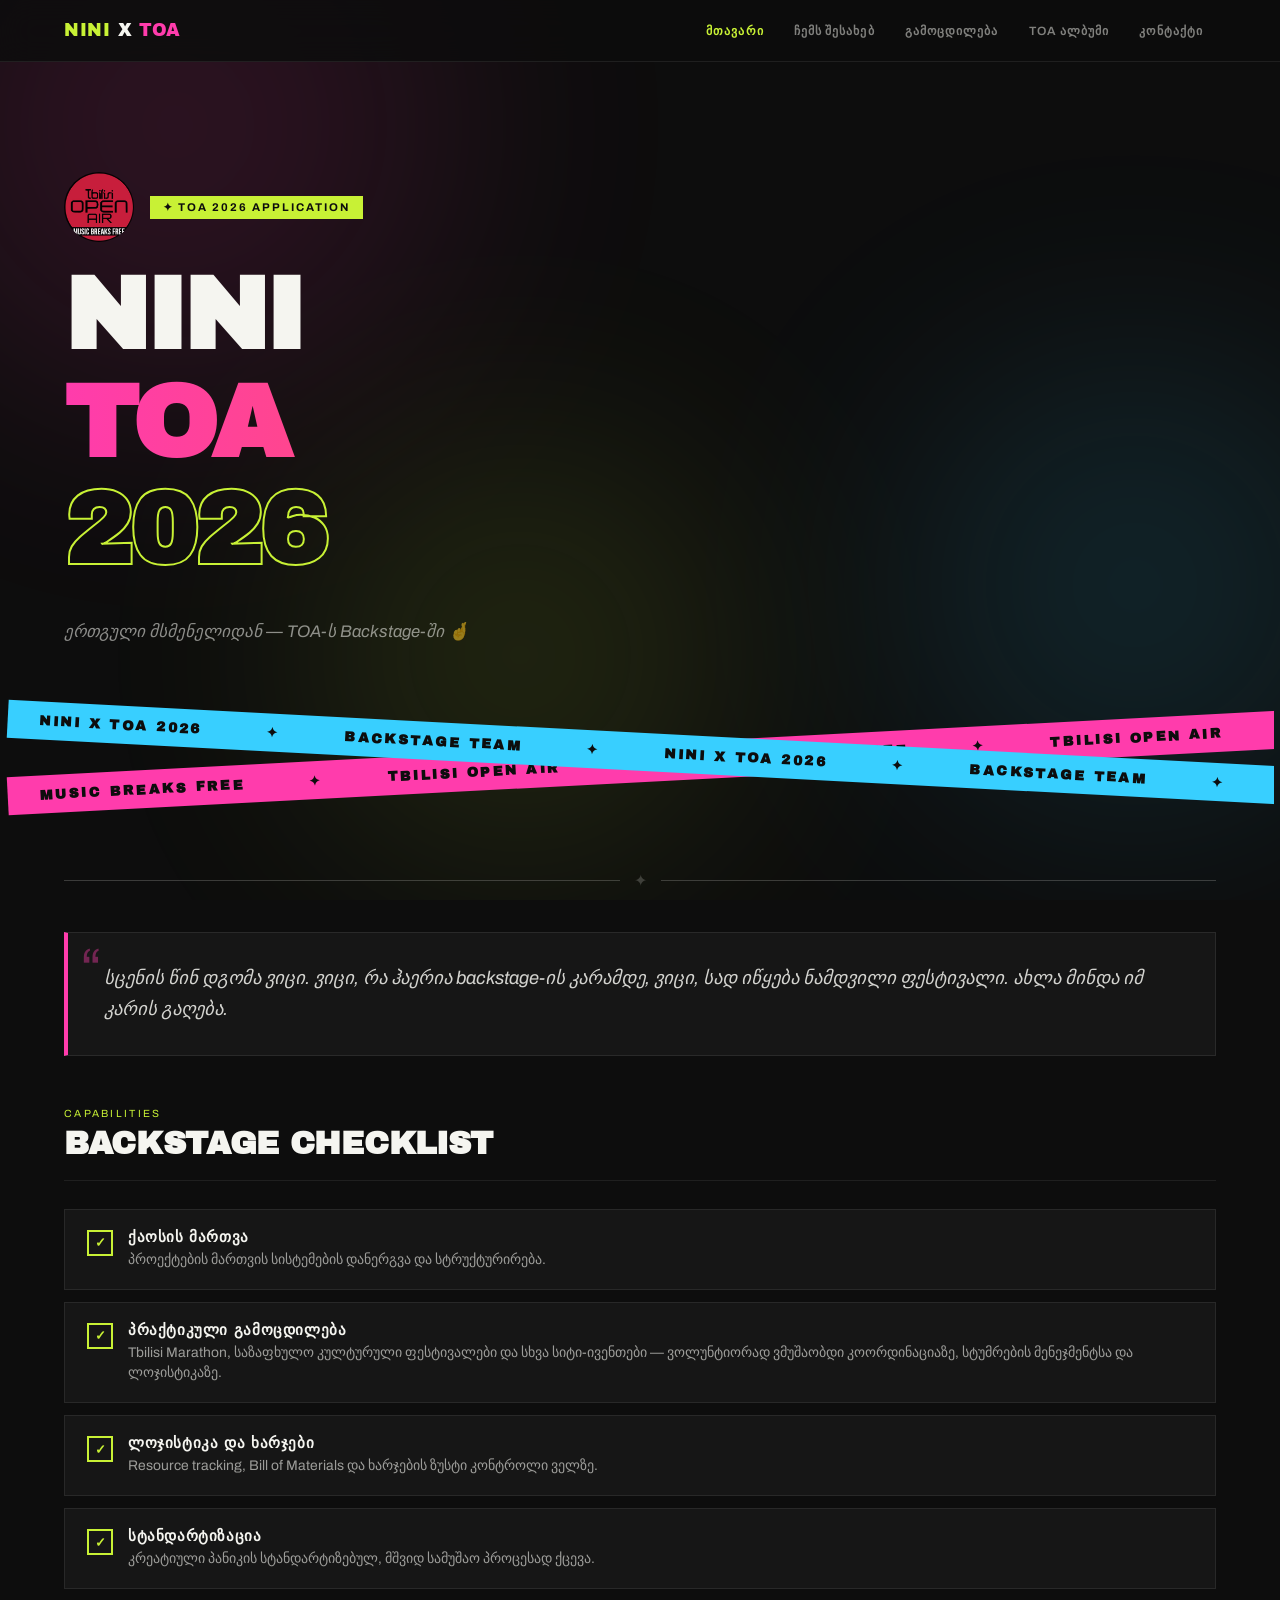
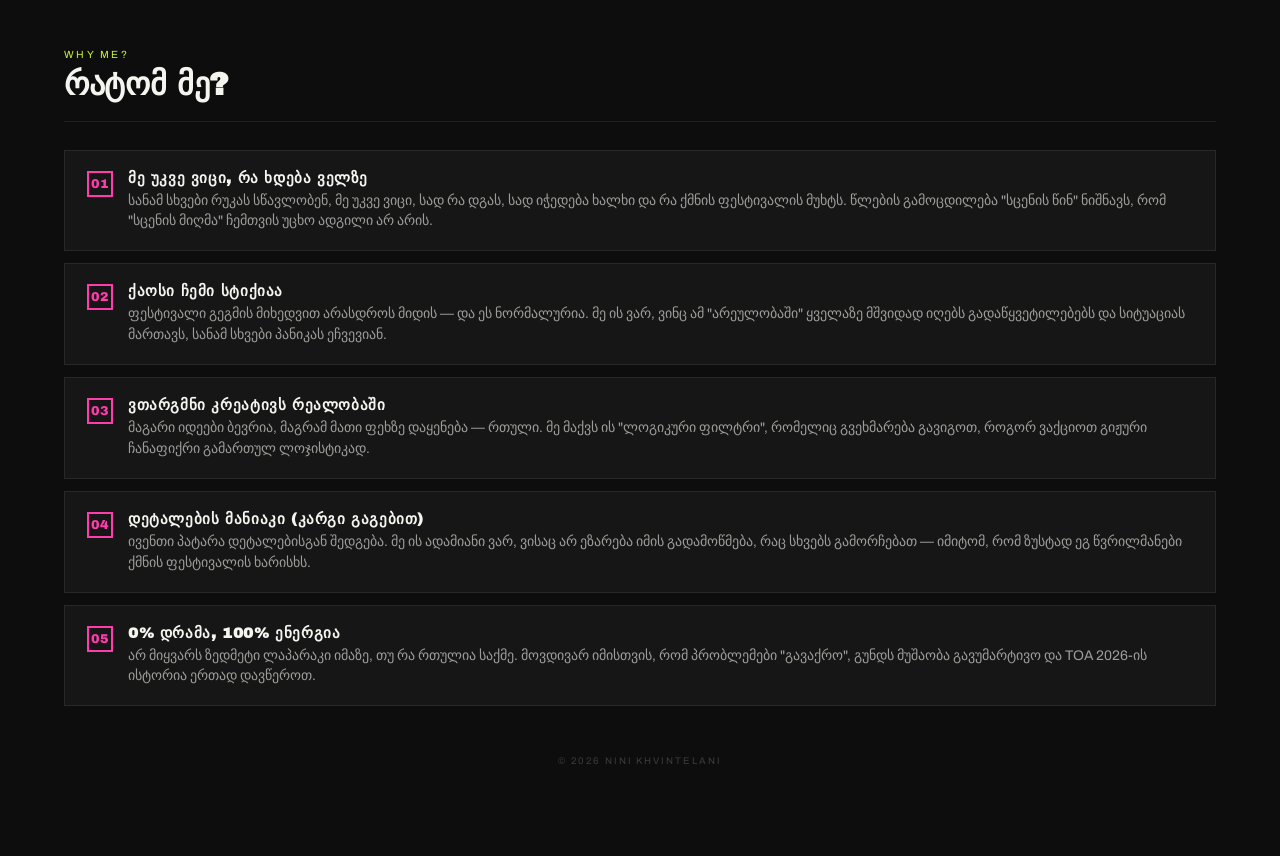
==== commit 21d75c0d: "Refactor CSS styles for layout and overflow Updated CSS properties for body, page, wrapper, big-titl" ====
--- a/index.html
+++ b/index.html
@@ -14,7 +14,7 @@
     }
     * { box-sizing: border-box; margin: 0; padding: 0; }
     html { width: 100%; }
-    body { background: var(--bg); color: var(--white); font-family: 'Archivo', sans-serif; overflow-x: clip; min-height: 100vh; width: 100%; }
+    body { background: var(--bg); color: var(--white); font-family: 'Archivo', sans-serif; overflow-x: hidden; overflow-y: auto; min-height: 100vh; width: 100%; }
 
     .blobs { position: fixed; inset: 0; z-index: 0; pointer-events: none; overflow: hidden; }
     .blob { position: absolute; border-radius: 50%; filter: blur(130px); opacity: 0.13; animation: drift 14s ease-in-out infinite alternate; }
@@ -40,23 +40,23 @@
     .hamburger { display: none; flex-direction: column; gap: 5px; cursor: pointer; padding: 4px; }
     .hamburger span { display: block; width: 22px; height: 2px; background: var(--white); }
 
-    .page { display: none; position: relative; z-index: 1; min-height: 100vh; padding-top: 62px; width: 100%; box-sizing: border-box; }
+    .page { display: none; position: relative; z-index: 1; min-height: 100vh; padding-top: 62px; width: 100%; box-sizing: border-box; overflow: visible; }
     .page.active { display: block; animation: pageIn 0.35s ease both; }
     @keyframes pageIn { from { opacity: 0; transform: translateY(14px); } to { opacity: 1; transform: translateY(0); } }
 
-    .wrapper { width: 100%; padding: 55px 5% 90px; box-sizing: border-box; }
+    .wrapper { width: 100%; padding: 55px 5% 90px; box-sizing: border-box; overflow: visible; }
 
     .eyebrow { display: inline-block; background: var(--lime); color: var(--bg); font-size: 0.7rem; font-weight: 700; letter-spacing: 0.18em; text-transform: uppercase; padding: 5px 13px; margin-bottom: 24px; }
-    .big-title { font-family: 'Archivo Black', sans-serif; font-size: clamp(3rem, 8vw, 9rem); line-height: 0.95; letter-spacing: -0.03em; text-transform: uppercase; overflow: visible; }
+    .big-title { font-family: 'Archivo Black', sans-serif; font-size: clamp(3rem, 8vw, 9rem); line-height: 1.05; letter-spacing: -0.03em; text-transform: uppercase; overflow: visible; padding-bottom: 0.1em; }
     .big-title .grad { background: linear-gradient(90deg, var(--pink), var(--orange)); -webkit-background-clip: text; -webkit-text-fill-color: transparent; background-clip: text; }
     .big-title .outline { color: transparent; -webkit-text-stroke: 2px var(--lime); }
     .section-label { font-size: 0.65rem; letter-spacing: 0.22em; text-transform: uppercase; color: var(--lime); margin-bottom: 6px; }
-    .section-heading { font-family: 'Archivo Black', sans-serif; font-size: 2rem; text-transform: uppercase; letter-spacing: -0.01em; border-bottom: 1px solid var(--border); padding-bottom: 12px; margin-bottom: 28px; }
+    .section-heading { font-family: 'Archivo Black', sans-serif; font-size: 2rem; text-transform: uppercase; letter-spacing: -0.01em; border-bottom: 1px solid var(--border); padding-bottom: 16px; margin-bottom: 28px; line-height: 1.2; overflow: visible; }
     .divider { display: flex; align-items: center; gap: 14px; margin: 48px 0 42px; opacity: 0.2; }
     .divider::before, .divider::after { content: ''; flex: 1; height: 1px; background: var(--white); }
 
     /* HOME */
-    .hero { padding: 55px 0 35px; }
+    .hero { padding: 55px 0 50px; overflow: visible; }
 
     /* ANIMATED STRIPES */
     .stripes-wrap {
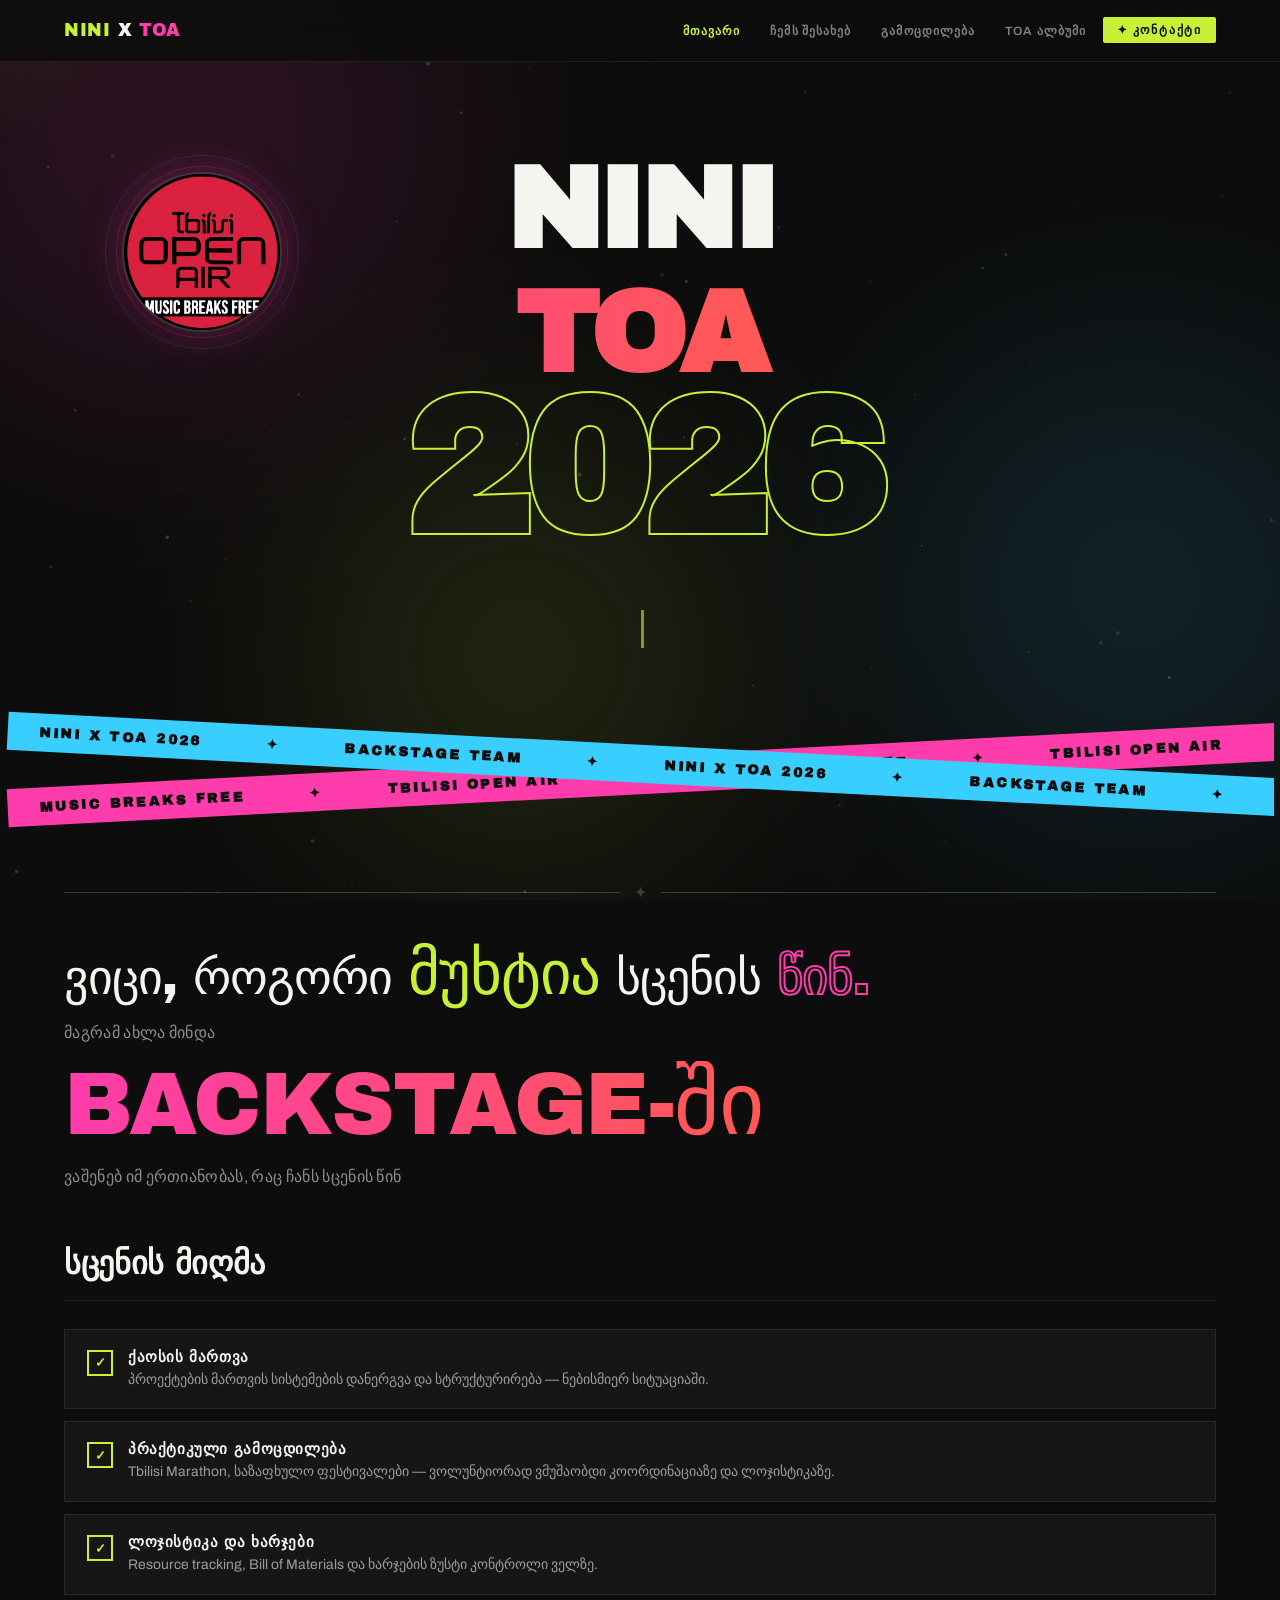
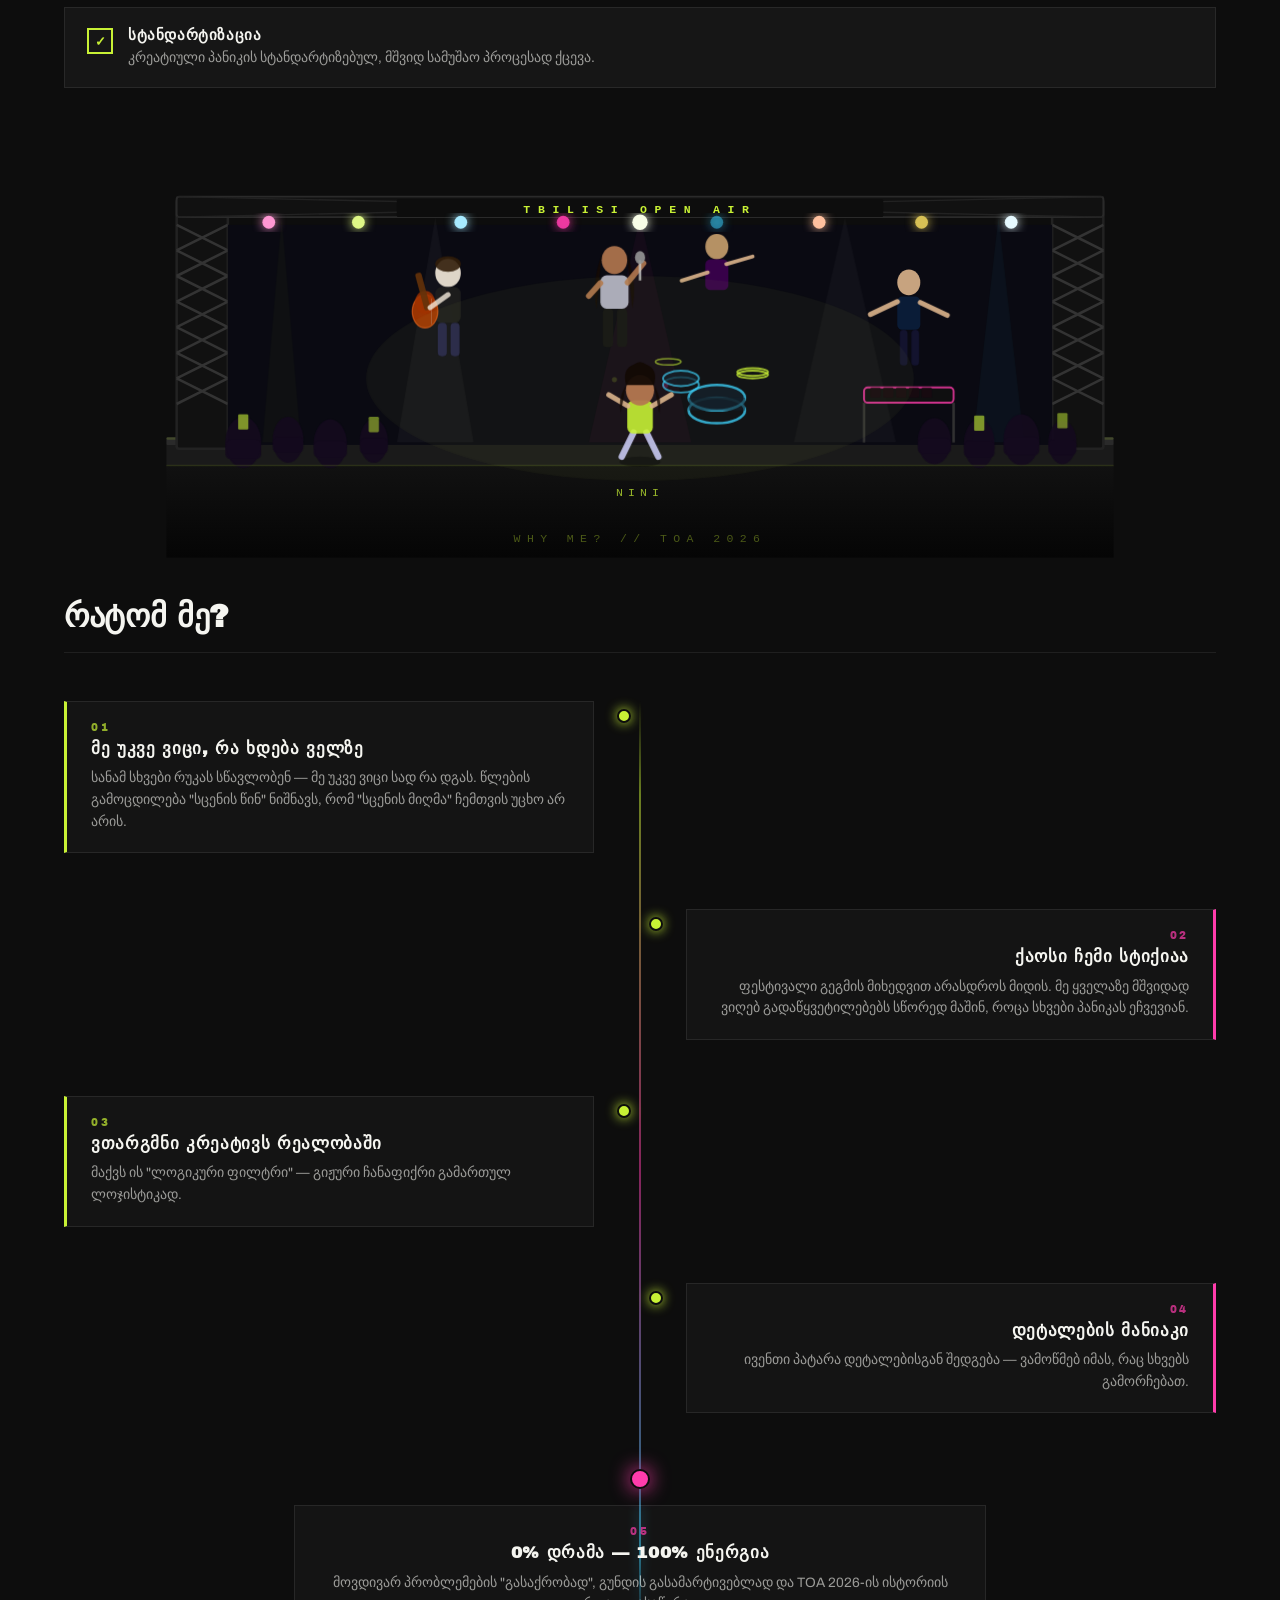
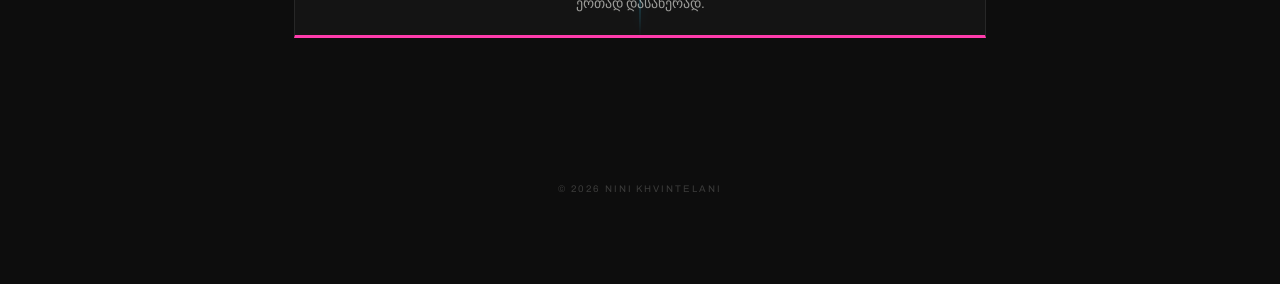
==== commit c09f497c: "Refactor: split monolithic HTML into structured project Extract embedded base64 media (20 images, 1 " ====
--- a/index.html
+++ b/index.html
@@ -6,280 +6,14 @@
   <title>Nini x TOA 2026</title>
   <link rel="preconnect" href="https://fonts.googleapis.com">
   <link href="https://fonts.googleapis.com/css2?family=Archivo+Black&family=Archivo:ital,wght@0,400;0,600;1,400&display=swap" rel="stylesheet">
-  <style>
-    :root {
-      --bg: #0d0d0d; --lime: #c8f135; --pink: #ff3cac;
-      --blue: #38cfff; --orange: #ff6b1a; --white: #f5f5f0;
-      --card: #161616; --border: rgba(255,255,255,0.08); --yellow: #e2c044;
-    }
-    * { box-sizing: border-box; margin: 0; padding: 0; }
-    html { width: 100%; }
-    body { background: var(--bg); color: var(--white); font-family: 'Archivo', sans-serif; overflow-x: hidden; overflow-y: auto; min-height: 100vh; width: 100%; }
-
-    .blobs { position: fixed; inset: 0; z-index: 0; pointer-events: none; overflow: hidden; }
-    .blob { position: absolute; border-radius: 50%; filter: blur(130px); opacity: 0.13; animation: drift 14s ease-in-out infinite alternate; }
-    .blob-1 { width: 550px; height: 550px; background: var(--pink); top: -150px; left: -100px; }
-    .blob-2 { width: 450px; height: 450px; background: var(--blue); top: 40%; right: -80px; animation-delay: -5s; }
-    .blob-3 { width: 400px; height: 400px; background: var(--lime); bottom: 5%; left: 25%; animation-delay: -9s; }
-    @keyframes drift { from { transform: translate(0,0) scale(1); } to { transform: translate(35px,25px) scale(1.07); } }
-
-    nav {
-      position: fixed; top: 0; left: 0; right: 0; z-index: 999;
-      background: rgba(13,13,13,0.88); backdrop-filter: blur(16px);
-      border-bottom: 1px solid var(--border);
-      height: 62px; display: flex; align-items: center;
-      justify-content: space-between; padding: 0 5%;
-      width: 100%; box-sizing: border-box;
-    }
-    .nav-logo { font-family: 'Archivo Black', sans-serif; font-size: 1.1rem; letter-spacing: 0.04em; text-transform: uppercase; cursor: pointer; }
-    .nav-logo span { color: var(--lime); }
-    .nav-links { display: flex; gap: 4px; list-style: none; }
-    .nav-links li a { display: block; padding: 7px 13px; font-size: 0.75rem; font-weight: 600; letter-spacing: 0.09em; text-transform: uppercase; text-decoration: none; color: rgba(245,245,240,0.5); border-radius: 4px; transition: color 0.2s, background 0.2s; cursor: pointer; }
-    .nav-links li a:hover { color: var(--white); background: rgba(255,255,255,0.06); }
-    .nav-links li a.active { color: var(--lime); }
-    .hamburger { display: none; flex-direction: column; gap: 5px; cursor: pointer; padding: 4px; }
-    .hamburger span { display: block; width: 22px; height: 2px; background: var(--white); }
-
-    .page { display: none; position: relative; z-index: 1; min-height: 100vh; padding-top: 62px; width: 100%; box-sizing: border-box; overflow: visible; }
-    .page.active { display: block; animation: pageIn 0.35s ease both; }
-    @keyframes pageIn { from { opacity: 0; transform: translateY(14px); } to { opacity: 1; transform: translateY(0); } }
-
-    .wrapper { width: 100%; padding: 55px 5% 90px; box-sizing: border-box; overflow: visible; }
-
-    .eyebrow { display: inline-block; background: var(--lime); color: var(--bg); font-size: 0.7rem; font-weight: 700; letter-spacing: 0.18em; text-transform: uppercase; padding: 5px 13px; margin-bottom: 24px; }
-    .big-title { font-family: 'Archivo Black', sans-serif; font-size: clamp(3rem, 8vw, 9rem); line-height: 1.05; letter-spacing: -0.03em; text-transform: uppercase; overflow: visible; padding-bottom: 0.1em; }
-    .big-title .grad { background: linear-gradient(90deg, var(--pink), var(--orange)); -webkit-background-clip: text; -webkit-text-fill-color: transparent; background-clip: text; }
-    .big-title .outline { color: transparent; -webkit-text-stroke: 2px var(--lime); }
-    .section-label { font-size: 0.65rem; letter-spacing: 0.22em; text-transform: uppercase; color: var(--lime); margin-bottom: 6px; }
-    .section-heading { font-family: 'Archivo Black', sans-serif; font-size: 2rem; text-transform: uppercase; letter-spacing: -0.01em; border-bottom: 1px solid var(--border); padding-bottom: 16px; margin-bottom: 28px; line-height: 1.2; overflow: visible; }
-    .divider { display: flex; align-items: center; gap: 14px; margin: 48px 0 42px; opacity: 0.2; }
-    .divider::before, .divider::after { content: ''; flex: 1; height: 1px; background: var(--white); }
-
-    /* HOME */
-    .hero { padding: 55px 0 50px; overflow: visible; }
-
-    /* ANIMATED STRIPES */
-    .stripes-wrap {
-      position: relative;
-      height: 130px;
-      overflow: hidden;
-      margin-left: -5%;
-      width: 110%;
-      margin-bottom: 50px;
-    }
-    .stripe {
-      position: absolute;
-      width: 200%;
-      height: 38px;
-      display: flex;
-      align-items: center;
-      white-space: nowrap;
-      font-family: 'Archivo Black', sans-serif;
-      font-size: 0.85rem;
-      letter-spacing: 0.18em;
-      text-transform: uppercase;
-      color: #0d0d0d;
-      font-weight: 900;
-    }
-    .stripe-1 {
-      background: var(--pink);
-      top: 20px;
-      transform: rotate(-3deg);
-      animation: slideLeft 18s linear infinite;
-    }
-    .stripe-2 {
-      background: var(--blue);
-      top: 75px;
-      transform: rotate(3deg);
-      animation: slideRight 15s linear infinite;
-    }
-    .stripe span {
-      padding: 0 32px;
-      flex-shrink: 0;
-    }
-    @keyframes slideLeft {
-      from { transform: rotate(-3deg) translateX(0); }
-      to   { transform: rotate(-3deg) translateX(-50%); }
-    }
-    @keyframes slideRight {
-      from { transform: rotate(3deg) translateX(-50%); }
-      to   { transform: rotate(3deg) translateX(0); }
-    }
-    .hero-sub { margin-top: 26px; font-size: 1.05rem; font-style: italic; opacity: 0.55; }
-    .quote-block { position: relative; background: var(--card); border: 1px solid var(--border); border-left: 4px solid var(--pink); padding: 30px 30px 30px 36px; font-style: italic; font-size: 1.15rem; line-height: 1.7; color: rgba(245,245,240,0.85); margin-bottom: 52px; }
-    .quote-block::before { content: "\201C"; position: absolute; top: 8px; left: 12px; font-size: 3.5rem; color: var(--pink); opacity: 0.4; font-style: normal; line-height: 1; }
-    .checklist { list-style: none; display: grid; gap: 12px; }
-    .checklist li { background: var(--card); border: 1px solid var(--border); padding: 18px 22px; display: flex; gap: 15px; align-items: flex-start; transition: transform 0.2s, border-color 0.2s, box-shadow 0.2s; overflow: visible; word-break: break-word; }
-    .checklist li:hover { transform: translateX(6px); border-color: var(--lime); box-shadow: -4px 0 0 var(--lime); }
-    .check-icon { width: 26px; height: 26px; border: 2px solid var(--lime); color: var(--lime); font-size: 0.8rem; font-weight: 900; display: flex; align-items: center; justify-content: center; flex-shrink: 0; margin-top: 2px; }
-    .check-body strong { display: block; font-family: 'Archivo Black', sans-serif; font-size: 0.95rem; text-transform: uppercase; letter-spacing: 0.04em; margin-bottom: 4px; }
-    .check-body p { font-size: 0.87rem; line-height: 1.5; opacity: 0.6; }
-
-    /* ABOUT */
-    .about-hero { display: grid; grid-template-columns: 1fr 220px; gap: 40px; align-items: start; margin-bottom: 50px; overflow: visible; }
-    @media(max-width:600px){ .about-hero { grid-template-columns: 1fr; } }
-    .about-photo { width: 220px; height: 270px; object-fit: cover; object-position: top; border: 2px solid var(--border); }
-    .about-intro { font-size: 1.05rem; line-height: 1.8; opacity: 0.8; margin-top: 10px; word-break: break-word; overflow-wrap: break-word; }
-    .about-grid { display: grid; grid-template-columns: 1fr 1fr; gap: 16px; margin-top: 10px; }
-    @media(max-width:600px){ .about-grid { grid-template-columns: 1fr; } }
-    .about-card { background: var(--card); border: 1px solid var(--border); padding: 24px; transition: border-color 0.2s; }
-    .about-card:hover { border-color: var(--blue); }
-    .about-card h3 { font-family: 'Archivo Black', sans-serif; font-size: 0.78rem; text-transform: uppercase; letter-spacing: 0.12em; color: var(--blue); margin-bottom: 10px; }
-    .about-card p { font-size: 0.9rem; line-height: 1.65; opacity: 0.7; }
-
-    /* EXPERIENCE */
-    .timeline { margin-top: 10px; }
-    .timeline-item { display: grid; grid-template-columns: 120px 1fr; gap: 22px; padding: 26px 0; border-bottom: 1px solid var(--border); }
-    .timeline-item:last-child { border-bottom: none; }
-    .timeline-year { font-family: 'Archivo Black', sans-serif; font-size: 0.75rem; letter-spacing: 0.1em; color: var(--orange); text-transform: uppercase; padding-top: 4px; }
-    .timeline-content h3 { font-family: 'Archivo Black', sans-serif; font-size: 1.05rem; text-transform: uppercase; letter-spacing: 0.02em; margin-bottom: 4px; }
-    .timeline-content .role { font-size: 0.8rem; color: var(--lime); letter-spacing: 0.08em; margin-bottom: 8px; text-transform: uppercase; }
-    .timeline-content p { font-size: 0.88rem; line-height: 1.6; opacity: 0.65; }
-    .skills-grid { display: flex; flex-wrap: wrap; gap: 9px; margin-top: 36px; }
-    .skill-tag { background: var(--card); border: 1px solid var(--border); padding: 6px 14px; font-size: 0.76rem; letter-spacing: 0.08em; text-transform: uppercase; font-weight: 600; transition: border-color 0.2s, color 0.2s; }
-    .skill-tag:hover { border-color: var(--pink); color: var(--pink); }
-    .lang-grid { display: grid; grid-template-columns: repeat(3,1fr); gap: 14px; margin-top: 10px; }
-    @media(max-width:580px){ .lang-grid { grid-template-columns: 1fr 1fr; } }
-    .lang-card { background: var(--card); border: 1px solid var(--border); padding: 18px; text-align: center; }
-    .lang-card .flag { font-size: 1.8rem; margin-bottom: 6px; }
-    .lang-card h4 { font-family: 'Archivo Black', sans-serif; font-size: 0.8rem; text-transform: uppercase; letter-spacing: 0.1em; margin-bottom: 4px; }
-    .lang-card p { font-size: 0.75rem; opacity: 0.55; letter-spacing: 0.06em; }
-
-    /* ALBUM */
-    .album-intro { font-size: 0.98rem; line-height: 1.7; opacity: 0.65; margin-bottom: 36px; max-width: 560px; }
-    .album-grid { display: grid; grid-template-columns: repeat(3,1fr); gap: 10px; }
-    @media(max-width:560px){ .album-grid { grid-template-columns: repeat(2,1fr); } }
-    .album-card { position: relative; aspect-ratio: 1; overflow: hidden; cursor: pointer; border: 1px solid var(--border); }
-    .album-card img { width: 100%; height: 100%; object-fit: cover; transition: transform 0.4s ease, filter 0.3s; filter: brightness(0.85) saturate(0.9); display: block; }
-    .album-card:hover img { transform: scale(1.06); filter: brightness(1) saturate(1.1); }
-    .album-overlay { position: absolute; inset: 0; background: linear-gradient(to top, rgba(0,0,0,0.7) 0%, transparent 55%); opacity: 0; transition: opacity 0.3s; display: flex; align-items: flex-end; padding: 14px; }
-    .album-card:hover .album-overlay { opacity: 1; }
-    .album-label { font-family: 'Archivo Black', sans-serif; font-size: 0.8rem; text-transform: uppercase; letter-spacing: 0.08em; color: var(--white); }
-    .album-future { border: 2px dashed rgba(200,241,53,0.5); display: flex; flex-direction: column; align-items: center; justify-content: center; gap: 8px; aspect-ratio: 1; background: rgba(200,241,53,0.03); }
-    .album-future .future-icon { font-size: 2rem; }
-    .album-future .future-text { font-family: 'Archivo Black', sans-serif; font-size: 0.85rem; color: var(--lime); text-transform: uppercase; letter-spacing: 0.1em; }
-    .album-future .future-sub { font-size: 0.7rem; opacity: 0.5; letter-spacing: 0.06em; text-transform: uppercase; }
-    .album-note { margin-top: 24px; background: var(--card); border: 1px solid var(--border); border-left: 4px solid var(--orange); padding: 18px 22px; font-size: 0.88rem; line-height: 1.6; opacity: 0.75; font-style: italic; }
-
-    /* LIGHTBOX */
-    .lightbox { position: fixed; inset: 0; background: rgba(0,0,0,0.92); z-index: 9999; display: none; align-items: center; justify-content: center; }
-    .lightbox.open { display: flex; }
-    .lightbox img { max-width: 90vw; max-height: 88vh; object-fit: contain; border: 1px solid var(--border); }
-    .lightbox-close { position: absolute; top: 20px; right: 24px; font-size: 2rem; cursor: pointer; color: var(--white); opacity: 0.7; }
-    .lightbox-close:hover { opacity: 1; color: var(--lime); }
-
-    /* CONTACT */
-    .contact-box { background: linear-gradient(135deg, #1a0a2e 0%, #0d1a2e 50%, #0a1a0d 100%); border: 1px solid var(--border); padding: 52px 42px; text-align: center; position: relative; overflow: hidden; margin-top: 20px; }
-    .contact-box-bg { position: absolute; font-family: 'Archivo Black', sans-serif; font-size: 10rem; color: rgba(255,255,255,0.03); top: 50%; left: 50%; transform: translate(-50%,-50%); white-space: nowrap; pointer-events: none; letter-spacing: -0.04em; }
-    .contact-box h2 { font-family: 'Archivo Black', sans-serif; font-size: 2.5rem; text-transform: uppercase; margin-bottom: 14px; }
-    .contact-box h2 span { background: linear-gradient(90deg, var(--blue), var(--lime)); -webkit-background-clip: text; -webkit-text-fill-color: transparent; background-clip: text; }
-    .contact-box p { font-size: 0.96rem; line-height: 1.7; opacity: 0.6; max-width: 450px; margin: 0 auto 34px; position: relative; }
-    .btn-group { display: flex; gap: 12px; justify-content: center; flex-wrap: wrap; position: relative; }
-    .btn { display: inline-block; padding: 12px 26px; font-family: 'Archivo', sans-serif; font-weight: 700; font-size: 0.83rem; letter-spacing: 0.1em; text-transform: uppercase; text-decoration: none; transition: all 0.18s; }
-    .btn-main { background: var(--lime); color: var(--bg); }
-    .btn-main:hover { background: #d8ff50; transform: translateY(-3px); box-shadow: 0 10px 28px rgba(200,241,53,0.3); }
-    .btn-ghost { background: transparent; color: var(--white); border: 1px solid rgba(255,255,255,0.25); }
-    .btn-ghost:hover { border-color: var(--blue); color: var(--blue); transform: translateY(-3px); }
-    .btn-insta { background: transparent; color: var(--white); border: 1px solid rgba(255,60,172,0.4); }
-    .btn-insta:hover { border-color: var(--pink); color: var(--pink); transform: translateY(-3px); }
-    .contact-info { display: grid; grid-template-columns: repeat(auto-fit, minmax(180px,1fr)); gap: 13px; margin-top: 26px; }
-    .contact-card { background: var(--card); border: 1px solid var(--border); padding: 20px; text-align: center; transition: border-color 0.2s; }
-    .contact-card:hover { border-color: var(--lime); }
-    .contact-card .icon { font-size: 1.5rem; margin-bottom: 7px; }
-    .contact-card h4 { font-size: 0.68rem; letter-spacing: 0.15em; text-transform: uppercase; color: var(--lime); margin-bottom: 5px; }
-    .contact-card p { font-size: 0.82rem; opacity: 0.65; word-break: break-all; }
-
-    .footer { margin-top: 50px; text-align: center; font-size: 0.6rem; letter-spacing: 0.2em; text-transform: uppercase; opacity: 0.2; }
-
-    /* ── MOBILE RESPONSIVE ── */
-    @media(max-width:640px){
-      /* NAV */
-      nav { padding: 0 5%; }
-      .nav-links { display: none; flex-direction: column; position: absolute; top: 62px; left: 0; right: 0; background: rgba(13,13,13,0.97); border-bottom: 1px solid var(--border); padding: 12px 0; z-index: 998; }
-      .nav-links.open { display: flex; }
-      .nav-links li a { padding: 14px 24px; font-size: 0.85rem; }
-      .hamburger { display: flex; }
-
-      /* WRAPPER */
-      .wrapper { padding: 40px 5% 70px; }
-
-      /* HERO */
-      .big-title { font-size: clamp(3rem, 14vw, 5rem); }
-      .hero { padding: 36px 0 24px; }
-      .hero-sub { font-size: 0.95rem; }
-
-      /* STRIPES */
-      .stripes-wrap { margin-left: -5%; width: 110%; height: 120px; margin-bottom: 40px; }
-      .stripe { height: 32px; font-size: 0.72rem; }
-      .stripe-1 { top: 14px; }
-      .stripe-2 { top: 68px; }
-
-      /* QUOTE */
-      .quote-block { font-size: 1rem; padding: 24px 20px 24px 28px; }
-
-      /* CHECKLIST */
-      .checklist li { padding: 14px 16px; gap: 12px; }
-      .check-body strong { font-size: 0.85rem; }
-      .check-body p { font-size: 0.82rem; }
-
-      /* ABOUT */
-      .about-hero { grid-template-columns: 1fr; gap: 24px; margin-bottom: 30px; }
-      .about-photo { width: 100%; height: 260px; }
-      .about-grid { grid-template-columns: 1fr; gap: 12px; }
-      .about-intro { font-size: 0.95rem; }
-
-      /* EXPERIENCE */
-      .timeline-item { grid-template-columns: 1fr; gap: 4px; padding: 20px 0; }
-      .timeline-year { font-size: 0.7rem; }
-      .timeline-content h3 { font-size: 0.95rem; }
-      .skills-grid { gap: 7px; }
-      .skill-tag { font-size: 0.7rem; padding: 5px 11px; }
-      .lang-grid { grid-template-columns: 1fr 1fr; gap: 10px; }
-
-      /* ALBUM */
-      .album-grid { grid-template-columns: repeat(2,1fr); gap: 7px; }
-
-      /* CONTACT */
-      .contact-box { padding: 36px 22px; }
-      .contact-box h2 { font-size: 1.8rem; }
-      .contact-box p { font-size: 0.88rem; }
-      .btn-group { flex-direction: column; align-items: center; }
-      .btn { width: 100%; text-align: center; padding: 14px 20px; }
-      .contact-info { grid-template-columns: 1fr 1fr; gap: 10px; }
-      .contact-card { padding: 14px 10px; }
-      .contact-card p { font-size: 0.72rem; }
-
-      /* SECTION HEADINGS */
-      .section-heading { font-size: 1.5rem; }
-      .contact-box-bg { font-size: 5rem; }
-    }
-
-    @media(max-width:380px){
-      .big-title { font-size: 2.8rem; }
-      .album-grid { grid-template-columns: 1fr; }
-      .contact-info { grid-template-columns: 1fr; }
-    }
-  </style>
+  <link rel="stylesheet" href="css/styles.css">
 </head>
 <body>
-
-<script>
-function goTo(p){
-  document.querySelectorAll('.page').forEach(x=>x.classList.remove('active'));
-  document.getElementById('page-'+p).classList.add('active');
-  document.querySelectorAll('.nav-links a').forEach(a=>a.classList.remove('active'));
-  const m={home:0,about:1,experience:2,album:3,contact:4};
-  document.querySelectorAll('.nav-links a')[m[p]].classList.add('active');
-  document.getElementById('navLinks').classList.remove('open');
-  window.scrollTo({top:0,behavior:'smooth'});
-  if(p==='album') buildAlbum();
-}
-function toggleMenu(){ document.getElementById('navLinks').classList.toggle('open'); }
-function openLightbox(src){ document.getElementById('lightbox-img').src=src; document.getElementById('lightbox').classList.add('open'); }
-function closeLightbox(){ document.getElementById('lightbox').classList.remove('open'); }
-document.addEventListener('keydown',e=>{ if(e.key==='Escape') closeLightbox(); });
-</script>
-<div class="blobs">
+<div class="scroll-progress" id="scrollProgress"></div>
+<div class="cursor-glow" id="cursorGlow"></div>
+<canvas id="particles-canvas"></canvas>
+
+<script src="js/script.js"></script><div class="blobs">
   <div class="blob blob-1"></div>
   <div class="blob blob-2"></div>
   <div class="blob blob-3"></div>
@@ -297,7 +31,7 @@
     <li><a href="#" onclick="goTo('about');return false;">ჩემს შესახებ</a></li>
     <li><a href="#" onclick="goTo('experience');return false;">გამოცდილება</a></li>
     <li><a href="#" onclick="goTo('album');return false;">TOA ალბუმი</a></li>
-    <li><a href="#" onclick="goTo('contact');return false;">კონტაქტი</a></li>
+    <li><a href="#" onclick="goTo('contact');return false;" style="background:var(--lime);color:var(--bg) !important;padding:6px 14px;border-radius:2px;font-weight:700;letter-spacing:0.15em;">✦ კონტაქტი</a></li>
   </ul>
   <div class="hamburger" id="hamburger" onclick="toggleMenu()">
     <span></span><span></span><span></span>
@@ -308,16 +42,22 @@
 <div class="page active" id="page-home">
   <div class="wrapper">
     <div class="hero">
-      <div style="display:flex;align-items:center;gap:16px;margin-bottom:20px;">
-      <img src="[data-uri]" alt="Tbilisi Open Air" style="width:70px;height:70px;border-radius:50%;opacity:0.9;">
-      <div class="eyebrow" style="margin-bottom:0">✦ TOA 2026 Application</div>
-    </div>
-      <h1 class="big-title">
-        <span style="display:block">Nini</span>
-        <span class="grad" style="display:block">TOA</span>
-        <span class="outline" style="display:block">2026</span>
-      </h1>
-      <p class="hero-sub">ერთგული მსმენელიდან — TOA-ს Backstage-ში 🤞</p>
+      <div class="hero-content">
+        <div style="display:flex;flex-direction:column;align-items:flex-start;padding-left:5%;margin-bottom:0;">
+          <div class="logo-wrapper" style="margin:0 0 80px 0;width:160px;height:160px;flex-shrink:0;">
+            <div class="ring ring-1" style="width:152px;height:152px;"></div>
+            <div class="ring ring-2" style="width:172px;height:172px;"></div>
+            <div class="ring ring-3" style="width:194px;height:194px;"></div>
+            <img src="assets/images/img1.jpg" alt="TOA" style="width:90px;height:90px;border-radius:50%;object-fit:cover;position:relative;z-index:2;display:block;">
+          </div>
+        </div>
+        <h1 class="big-title" style="position:relative;">
+          <span style="display:block" data-text="Nini">Nini</span>
+          <span class="grad toa-glitch" style="display:block" data-text="TOA">TOA</span>
+          <span class="outline" style="display:block; font-size:clamp(5rem,15vw,17rem); opacity:0.12; margin-top:-0.2em; letter-spacing:-0.05em;">2026</span>
+        </h1>
+        <p class="hero-sub"><span id="typewriterText"></span><span class="typewriter-cursor" id="twCursor"></span></p>
+      </div>
     </div>
     <div class="stripes-wrap">
       <div class="stripe stripe-1">
@@ -328,211 +68,963 @@
       </div>
     </div>
     <div class="divider"><span>✦</span></div>
-    <blockquote class="quote-block">
-      სცენის წინ დგომა ვიცი. ვიცი, რა ჰაერია backstage-ის კარამდე, ვიცი, სად იწყება ნამდვილი ფესტივალი. ახლა მინდა იმ კარის გაღება.
-    </blockquote>
-    <p class="section-label">Capabilities</p>
-    <h2 class="section-heading">Backstage Checklist</h2>
+    <div class="quote-3d-wrap" id="quote3d">
+      <div class="quote-3d-inner">
+        <div class="quote-3d-word" style="animation-delay:0s">ვიცი,</div>
+        <div class="quote-3d-word" style="animation-delay:0.1s">როგორი</div>
+        <div class="quote-3d-word quote-3d-word--accent" style="animation-delay:0.2s">მუხტია</div>
+        <div class="quote-3d-word" style="animation-delay:0.3s">სცენის</div>
+        <div class="quote-3d-word quote-3d-word--outline" style="animation-delay:0.4s">წინ.</div>
+        <div class="quote-3d-break"></div>
+        <div class="quote-3d-word quote-3d-word--small" style="animation-delay:0.5s">მაგრამ ახლა მინდა</div>
+        <div class="quote-3d-break"></div>
+        <div class="quote-3d-word quote-3d-word--big" style="animation-delay:0.6s">BACKSTAGE-ში</div>
+        <div class="quote-3d-break"></div>
+        <div class="quote-3d-word quote-3d-word--small" style="animation-delay:0.7s">ვაშენებ იმ ერთიანობას, რაც ჩანს სცენის წინ</div>
+      </div>
+    </div>
+    <h2 class="section-heading">სცენის მიღმა</h2>
     <ul class="checklist">
-      <li><div class="check-icon">✓</div><div class="check-body"><strong>ქაოსის მართვა</strong><p>პროექტების მართვის სისტემების დანერგვა და სტრუქტურირება.</p></div></li>
-      <li><div class="check-icon">✓</div><div class="check-body"><strong>პრაქტიკული გამოცდილება</strong><p>Tbilisi Marathon, საზაფხულო კულტურული ფესტივალები და სხვა სიტი-ივენთები — ვოლუნტიორად ვმუშაობდი კოორდინაციაზე, სტუმრების მენეჯმენტსა და ლოჯისტიკაზე.</p></div></li>
+      <li><div class="check-icon">✓</div><div class="check-body"><strong>ქაოსის მართვა</strong><p>პროექტების მართვის სისტემების დანერგვა და სტრუქტურირება — ნებისმიერ სიტუაციაში.</p></div></li>
+      <li><div class="check-icon">✓</div><div class="check-body"><strong>პრაქტიკული გამოცდილება</strong><p>Tbilisi Marathon, საზაფხულო ფესტივალები — ვოლუნტიორად ვმუშაობდი კოორდინაციაზე და ლოჯისტიკაზე.</p></div></li>
       <li><div class="check-icon">✓</div><div class="check-body"><strong>ლოჯისტიკა და ხარჯები</strong><p>Resource tracking, Bill of Materials და ხარჯების ზუსტი კონტროლი ველზე.</p></div></li>
       <li><div class="check-icon">✓</div><div class="check-body"><strong>სტანდარტიზაცია</strong><p>კრეატიული პანიკის სტანდარტიზებულ, მშვიდ სამუშაო პროცესად ქცევა.</p></div></li>
     </ul>
 
-    <p class="section-label" style="margin-top:60px">Why Me?</p>
-    <h2 class="section-heading">რატომ მე?</h2>
-    <ul class="checklist">
-      <li><div class="check-icon" style="color:var(--pink);border-color:var(--pink)">01</div><div class="check-body"><strong>მე უკვე ვიცი, რა ხდება ველზე</strong><p>სანამ სხვები რუკას სწავლობენ, მე უკვე ვიცი, სად რა დგას, სად იჭედება ხალხი და რა ქმნის ფესტივალის მუხტს. წლების გამოცდილება "სცენის წინ" ნიშნავს, რომ "სცენის მიღმა" ჩემთვის უცხო ადგილი არ არის.</p></div></li>
-      <li><div class="check-icon" style="color:var(--pink);border-color:var(--pink)">02</div><div class="check-body"><strong>ქაოსი ჩემი სტიქიაა</strong><p>ფესტივალი გეგმის მიხედვით არასდროს მიდის — და ეს ნორმალურია. მე ის ვარ, ვინც ამ "არეულობაში" ყველაზე მშვიდად იღებს გადაწყვეტილებებს და სიტუაციას მართავს, სანამ სხვები პანიკას ეჩვევიან.</p></div></li>
-      <li><div class="check-icon" style="color:var(--pink);border-color:var(--pink)">03</div><div class="check-body"><strong>ვთარგმნი კრეატივს რეალობაში</strong><p>მაგარი იდეები ბევრია, მაგრამ მათი ფეხზე დაყენება — რთული. მე მაქვს ის "ლოგიკური ფილტრი", რომელიც გვეხმარება გავიგოთ, როგორ ვაქციოთ გიჟური ჩანაფიქრი გამართულ ლოჯისტიკად.</p></div></li>
-      <li><div class="check-icon" style="color:var(--pink);border-color:var(--pink)">04</div><div class="check-body"><strong>დეტალების მანიაკი (კარგი გაგებით)</strong><p>ივენთი პატარა დეტალებისგან შედგება. მე ის ადამიანი ვარ, ვისაც არ ეზარება იმის გადამოწმება, რაც სხვებს გამორჩებათ — იმიტომ, რომ ზუსტად ეგ წვრილმანები ქმნის ფესტივალის ხარისხს.</p></div></li>
-      <li><div class="check-icon" style="color:var(--pink);border-color:var(--pink)">05</div><div class="check-body"><strong>0% დრამა, 100% ენერგია</strong><p>არ მიყვარს ზედმეტი ლაპარაკი იმაზე, თუ რა რთულია საქმე. მოვდივარ იმისთვის, რომ პრობლემები "გავაქრო", გუნდს მუშაობა გავუმარტივო და TOA 2026-ის ისტორია ერთად დავწეროთ.</p></div></li>
-    </ul>
+    <!-- TOA STAGE SCENE — SVG DRAWN -->
+    <div class="toa-stage-scene">
+      <svg class="toa-stage-svg" viewBox="0 0 900 320" xmlns="http://www.w3.org/2000/svg" preserveAspectRatio="xMidYMid meet">
+        <!-- SKY -->
+        <defs>
+          <radialGradient id="skyGrad" cx="50%" cy="0%" r="100%">
+            <stop offset="0%" stop-color="#1a0a2e"/>
+            <stop offset="100%" stop-color="#050508"/>
+          </radialGradient>
+          <linearGradient id="floorGrad" x1="0" y1="0" x2="0" y2="1">
+            <stop offset="0%" stop-color="#111"/>
+            <stop offset="100%" stop-color="#050505"/>
+          </linearGradient>
+          <filter id="glow"><feGaussianBlur stdDeviation="4" result="blur"/><feMerge><feMergeNode in="blur"/><feMergeNode in="SourceGraphic"/></feMerge></filter>
+          <filter id="glowStrong"><feGaussianBlur stdDeviation="8" result="blur"/><feMerge><feMergeNode in="blur"/><feMergeNode in="SourceGraphic"/></feMerge></filter>
+          <filter id="softGlow"><feGaussianBlur stdDeviation="3"/></filter>
+        </defs>
+
+        <!-- transparent background -->
+
+        <!-- STAGE FLOOR -->
+        <rect x="80" y="230" width="740" height="20" fill="#1a1a1a" rx="2"/>
+        <rect x="80" y="248" width="740" height="72" fill="url(#floorGrad)"/>
+
+        <!-- STAGE FRONT LIP -->
+        <rect x="80" y="226" width="740" height="6" fill="#2a2a2a" rx="1"/>
+        <rect x="80" y="226" width="740" height="2" fill="rgba(200,241,53,0.15)" rx="1"/>
+
+        <!-- LEFT TRUSS TOWER -->
+        <g stroke="#333" stroke-width="2" fill="none">
+          <rect x="88" y="40" width="40" height="195" rx="2" fill="#111" stroke="#222"/>
+          <line x1="88" y1="60" x2="128" y2="80"/>  <line x1="128" y1="60" x2="88" y2="80"/>
+          <line x1="88" y1="80" x2="128" y2="100"/> <line x1="128" y1="80" x2="88" y2="100"/>
+          <line x1="88" y1="100" x2="128" y2="120"/><line x1="128" y1="100" x2="88" y2="120"/>
+          <line x1="88" y1="120" x2="128" y2="140"/><line x1="128" y1="120" x2="88" y2="140"/>
+          <line x1="88" y1="140" x2="128" y2="160"/><line x1="128" y1="140" x2="88" y2="160"/>
+          <line x1="88" y1="160" x2="128" y2="180"/><line x1="128" y1="160" x2="88" y2="180"/>
+          <line x1="88" y1="180" x2="128" y2="200"/><line x1="128" y1="180" x2="88" y2="200"/>
+        </g>
+
+        <!-- RIGHT TRUSS TOWER -->
+        <g stroke="#333" stroke-width="2" fill="none">
+          <rect x="772" y="40" width="40" height="195" rx="2" fill="#111" stroke="#222"/>
+          <line x1="772" y1="60" x2="812" y2="80"/>  <line x1="812" y1="60" x2="772" y2="80"/>
+          <line x1="772" y1="80" x2="812" y2="100"/> <line x1="812" y1="80" x2="772" y2="100"/>
+          <line x1="772" y1="100" x2="812" y2="120"/><line x1="812" y1="100" x2="772" y2="120"/>
+          <line x1="772" y1="120" x2="812" y2="140"/><line x1="812" y1="120" x2="772" y2="140"/>
+          <line x1="772" y1="140" x2="812" y2="160"/><line x1="812" y1="140" x2="772" y2="160"/>
+          <line x1="772" y1="160" x2="812" y2="180"/><line x1="812" y1="160" x2="772" y2="180"/>
+          <line x1="772" y1="180" x2="812" y2="200"/><line x1="812" y1="180" x2="772" y2="200"/>
+        </g>
+
+        <!-- TOP HORIZONTAL TRUSS -->
+        <rect x="88" y="38" width="724" height="16" fill="#111" stroke="#2a2a2a" stroke-width="1.5" rx="2"/>
+        <line x1="88" y1="38" x2="812" y2="54" stroke="#222" stroke-width="1"/>
+        <line x1="88" y1="54" x2="812" y2="38" stroke="#222" stroke-width="1"/>
+
+        <!-- TOA SIGN on top truss -->
+        <rect x="260" y="40" width="380" height="14" fill="#0d0d0d" rx="1"/>
+        <text x="450" y="51" text-anchor="middle" font-family="monospace" font-weight="bold" font-size="9" fill="#c8f135" letter-spacing="6">TBILISI OPEN AIR</text>
+
+        <!-- STAGE BACK WALL -->
+        <rect x="128" y="60" width="644" height="172" fill="#0a0a12"/>
+
+        <!-- LIGHT BEAMS (animated) -->
+        <g opacity="0.18">
+          <polygon points="170,54 155,230 185,230" fill="#c8f135"><animate attributeName="opacity" values="0.15;0.35;0.15" dur="2.8s" repeatCount="indefinite"/></polygon>
+          <polygon points="290,54 260,230 320,230" fill="#ffffff"><animate attributeName="opacity" values="0.1;0.25;0.1" dur="3.2s" repeatCount="indefinite" begin="0.5s"/></polygon>
+          <polygon points="450,54 410,230 490,230" fill="#ff3cac"><animate attributeName="opacity" values="0.1;0.3;0.1" dur="2.5s" repeatCount="indefinite" begin="1s"/></polygon>
+          <polygon points="610,54 570,230 650,230" fill="#ffffff"><animate attributeName="opacity" values="0.1;0.22;0.1" dur="3.5s" repeatCount="indefinite" begin="0.3s"/></polygon>
+          <polygon points="730,54 710,230 750,230" fill="#38cfff"><animate attributeName="opacity" values="0.12;0.28;0.12" dur="2.9s" repeatCount="indefinite" begin="1.5s"/></polygon>
+        </g>
+
+        <!-- STAGE LIGHTS ROW -->
+        <g filter="url(#glow)">
+          <circle cx="160" cy="58" r="5" fill="#fff"><animate attributeName="fill" values="#fff;#ff3cac;#fff" dur="1.5s" repeatCount="indefinite"/></circle>
+          <circle cx="230" cy="58" r="5" fill="#c8f135"><animate attributeName="fill" values="#c8f135;#fff;#c8f135" dur="2s" repeatCount="indefinite" begin="0.2s"/></circle>
+          <circle cx="310" cy="58" r="5" fill="#fff"><animate attributeName="fill" values="#fff;#38cfff;#fff" dur="1.8s" repeatCount="indefinite" begin="0.4s"/></circle>
+          <circle cx="390" cy="58" r="5" fill="#ff3cac"><animate attributeName="opacity" values="1;0.3;1" dur="1.2s" repeatCount="indefinite" begin="0.1s"/></circle>
+          <circle cx="450" cy="58" r="6" fill="#fff"><animate attributeName="fill" values="#fff;#c8f135;#ff3cac;#fff" dur="2.5s" repeatCount="indefinite"/></circle>
+          <circle cx="510" cy="58" r="5" fill="#38cfff"><animate attributeName="opacity" values="1;0.4;1" dur="1.4s" repeatCount="indefinite" begin="0.6s"/></circle>
+          <circle cx="590" cy="58" r="5" fill="#fff"><animate attributeName="fill" values="#fff;#ff6b1a;#fff" dur="1.9s" repeatCount="indefinite" begin="0.3s"/></circle>
+          <circle cx="670" cy="58" r="5" fill="#c8f135"><animate attributeName="fill" values="#c8f135;#ff3cac;#c8f135" dur="2.2s" repeatCount="indefinite" begin="0.7s"/></circle>
+          <circle cx="740" cy="58" r="5" fill="#fff"><animate attributeName="fill" values="#fff;#38cfff;#fff" dur="1.6s" repeatCount="indefinite" begin="0.9s"/></circle>
+        </g>
+
+        <!-- DRUM KIT (center-right) -->
+        <g transform="translate(510,175)">
+          <!-- kick drum -->
+          <ellipse cx="0" cy="30" rx="22" ry="10" fill="none" stroke="#38cfff" stroke-width="2" opacity="0.8"/>
+          <ellipse cx="0" cy="20" rx="22" ry="10" fill="#0d1a2a" stroke="#38cfff" stroke-width="2" opacity="0.8"/>
+          <rect x="-22" y="20" width="44" height="10" fill="#0d1a2a" opacity="0.6"/>
+          <!-- snare -->
+          <ellipse cx="-28" cy="10" rx="14" ry="6" fill="none" stroke="#38cfff" stroke-width="1.5" opacity="0.7"/>
+          <ellipse cx="-28" cy="5" rx="14" ry="6" fill="#0d1a2a" stroke="#38cfff" stroke-width="1.5" opacity="0.7"/>
+          <!-- hi-hat -->
+          <ellipse cx="28" cy="2" rx="12" ry="3" fill="none" stroke="#c8f135" stroke-width="1.5" opacity="0.8"/>
+          <ellipse cx="28" cy="0" rx="12" ry="3" fill="none" stroke="#c8f135" stroke-width="1.5" opacity="0.8"/>
+          <!-- cymbal -->
+          <ellipse cx="-38" cy="-8" rx="10" ry="2.5" fill="none" stroke="#c8f135" stroke-width="1.2" opacity="0.6"/>
+        </g>
+
+        <!-- KEYBOARD STAND (far right) -->
+        <g transform="translate(660,195)">
+          <rect x="-35" y="-8" width="70" height="12" rx="3" fill="#111" stroke="#ff3cac" stroke-width="1.5" opacity="0.8"/>
+          <rect x="-30" y="-8" width="8" height="8" rx="1" fill="#1a0a12" opacity="0.8"/>
+          <rect x="-20" y="-8" width="8" height="8" rx="1" fill="#1a0a12" opacity="0.8"/>
+          <rect x="-10" y="-8" width="8" height="8" rx="1" fill="#1a0a12" opacity="0.8"/>
+          <rect x="0"  y="-8" width="8" height="8" rx="1" fill="#1a0a12" opacity="0.8"/>
+          <rect x="10" y="-8" width="8" height="8" rx="1" fill="#1a0a12" opacity="0.8"/>
+          <line x1="-35" y1="4" x2="-35" y2="35" stroke="#333" stroke-width="2"/>
+          <line x1="35"  y1="4" x2="35"  y2="35" stroke="#333" stroke-width="2"/>
+        </g>
+
+        <!-- GUITARIST (left) — animated -->
+        <g transform="translate(300,155)" class="toa-fig">
+          <animateTransform attributeName="transform" type="translate" values="300,155;300,150;300,155" dur="2.1s" repeatCount="indefinite"/>
+          <!-- head -->
+          <ellipse cx="0" cy="-55" rx="10" ry="11" fill="rgba(245,235,220,0.9)"/>
+          <!-- hair -->
+          <ellipse cx="0" cy="-62" rx="10" ry="6" fill="rgba(50,30,10,0.9)"/>
+          <!-- body -->
+          <rect x="-10" y="-44" width="20" height="28" rx="5" fill="rgba(30,30,30,0.9)"/>
+          <!-- guitar body -->
+          <ellipse cx="-18" cy="-25" rx="10" ry="13" fill="rgba(180,60,0,0.85)" stroke="rgba(255,107,26,0.6)" stroke-width="1"/>
+          <ellipse cx="-18" cy="-32" rx="8" ry="9" fill="rgba(160,50,0,0.8)"/>
+          <!-- guitar neck -->
+          <rect x="-22" y="-56" width="5" height="30" rx="2" fill="rgba(100,50,10,0.9)" transform="rotate(-15,-18,-40)"/>
+          <!-- strings -->
+          <line x1="-13" y1="-35" x2="-13" y2="-15" stroke="rgba(255,255,255,0.3)" stroke-width="0.5"/>
+          <!-- strumming arm -->
+          <line x1="0" y1="-38" x2="-14" y2="-28" stroke="rgba(245,235,220,0.8)" stroke-width="4" stroke-linecap="round">
+            <animateTransform attributeName="transform" type="rotate" values="-10,-5,-28;15,-5,-28;-10,-5,-28" dur="0.5s" repeatCount="indefinite"/>
+          </line>
+          <!-- legs -->
+          <rect x="-8" y="-16" width="7" height="26" rx="3" fill="rgba(40,40,80,0.9)"/>
+          <rect x="2"  y="-16" width="7" height="26" rx="3" fill="rgba(40,40,80,0.9)"/>
+        </g>
+
+        <!-- SINGER (center) — animated -->
+        <g transform="translate(430,148)">
+          <animateTransform attributeName="transform" type="translate" values="430,148;430,142;430,146;430,148" dur="1.6s" repeatCount="indefinite"/>
+          <!-- head -->
+          <ellipse cx="0" cy="-58" rx="10" ry="11" fill="rgba(180,120,80,0.9)"/>
+          <!-- hair long -->
+          <path d="M-10,-62 Q-18,-40 -14,-20" fill="rgba(20,10,5,0.9)" stroke="none"/>
+          <path d="M10,-62 Q18,-40 14,-20" fill="rgba(20,10,5,0.9)" stroke="none"/>
+          <!-- body top -->
+          <rect x="-11" y="-46" width="22" height="26" rx="5" fill="rgba(200,200,220,0.85)"/>
+          <!-- singing arm up -->
+          <line x1="11" y1="-40" x2="22" y2="-56" stroke="rgba(180,120,80,0.9)" stroke-width="4.5" stroke-linecap="round">
+            <animateTransform attributeName="transform" type="rotate" values="-10,16,-48;10,16,-48;-10,16,-48" dur="1.6s" repeatCount="indefinite"/>
+          </line>
+          <!-- mic -->
+          <line x1="20" y1="-58" x2="20" y2="-42" stroke="rgba(200,200,200,0.8)" stroke-width="2"/>
+          <ellipse cx="20" cy="-60" rx="4" ry="5" fill="rgba(150,150,150,0.9)"/>
+          <!-- other arm -->
+          <line x1="-11" y1="-40" x2="-20" y2="-30" stroke="rgba(180,120,80,0.9)" stroke-width="4.5" stroke-linecap="round"/>
+          <!-- pants -->
+          <rect x="-9" y="-20" width="8" height="30" rx="3" fill="rgba(20,20,20,0.9)"/>
+          <rect x="2"  y="-20" width="8" height="30" rx="3" fill="rgba(20,20,20,0.9)"/>
+        </g>
+
+        <!-- DRUMMER (center-right) — animated -->
+        <g transform="translate(510,155)">
+          <animateTransform attributeName="transform" type="translate" values="510,155;510,148;510,155" dur="0.35s" repeatCount="indefinite"/>
+          <!-- head -->
+          <ellipse cx="0" cy="-72" rx="9" ry="10" fill="rgba(200,160,110,0.9)"/>
+          <!-- body -->
+          <rect x="-9" y="-62" width="18" height="24" rx="4" fill="rgba(60,0,80,0.9)"/>
+          <!-- drumstick right up -->
+          <line x1="9" y1="-55" x2="26" y2="-68" stroke="rgba(220,180,140,0.9)" stroke-width="3" stroke-linecap="round">
+            <animateTransform attributeName="transform" type="rotate" values="-30,17,-61;30,17,-61;-30,17,-61" dur="0.35s" repeatCount="indefinite"/>
+          </line>
+          <!-- drumstick left -->
+          <line x1="-9" y1="-55" x2="-26" y2="-42" stroke="rgba(220,180,140,0.9)" stroke-width="3" stroke-linecap="round">
+            <animateTransform attributeName="transform" type="rotate" values="20,-17,-48;-20,-17,-48;20,-17,-48" dur="0.4s" repeatCount="indefinite" begin="0.2s"/>
+          </line>
+        </g>
+
+        <!-- KEYS PLAYER (right) — animated -->
+        <g transform="translate(660,162)">
+          <animateTransform attributeName="transform" type="translate" values="660,162;660,158;660,162" dur="2.4s" repeatCount="indefinite" begin="0.8s"/>
+          <!-- head -->
+          <ellipse cx="0" cy="-55" rx="9" ry="10" fill="rgba(220,180,140,0.9)"/>
+          <!-- body -->
+          <rect x="-9" y="-44" width="18" height="26" rx="4" fill="rgba(10,30,60,0.9)"/>
+          <!-- arms on keys -->
+          <line x1="-9" y1="-38" x2="-30" y2="-28" stroke="rgba(220,180,140,0.9)" stroke-width="4" stroke-linecap="round">
+            <animateTransform attributeName="transform" type="translate" values="0,0;0,-3;0,0" dur="0.6s" repeatCount="indefinite"/>
+          </line>
+          <line x1="9" y1="-38" x2="30" y2="-28" stroke="rgba(220,180,140,0.9)" stroke-width="4" stroke-linecap="round">
+            <animateTransform attributeName="transform" type="translate" values="0,0;0,-4;0,0" dur="0.6s" repeatCount="indefinite" begin="0.3s"/>
+          </line>
+          <!-- legs -->
+          <rect x="-7" y="-18" width="6" height="28" rx="3" fill="rgba(20,20,50,0.9)"/>
+          <rect x="2"  y="-18" width="6" height="28" rx="3" fill="rgba(20,20,50,0.9)"/>
+        </g>
+
+        <!-- CROWD (silhouettes) -->
+        <g fill="rgba(20,10,30,0.9)">
+          <!-- row of people at front -->
+          <ellipse cx="140" cy="230" rx="14" ry="20"/><rect x="126" y="228" width="28" height="15" rx="4"/>
+          <ellipse cx="175" cy="228" rx="12" ry="18"/><rect x="163" y="226" width="24" height="12" rx="4"/>
+          <ellipse cx="208" cy="231" rx="13" ry="19"/><rect x="195" y="229" width="26" height="13" rx="4"/>
+          <ellipse cx="242" cy="229" rx="11" ry="17"/><rect x="231" y="227" width="22" height="12" rx="4"/>
+          <ellipse cx="680" cy="229" rx="13" ry="18"/><rect x="667" y="227" width="26" height="12" rx="4"/>
+          <ellipse cx="715" cy="231" rx="12" ry="19"/><rect x="703" y="229" width="24" height="13" rx="4"/>
+          <ellipse cx="748" cy="228" rx="14" ry="20"/><rect x="734" y="226" width="28" height="14" rx="4"/>
+          <ellipse cx="780" cy="230" rx="11" ry="17"/><rect x="769" y="228" width="22" height="12" rx="4"/>
+          <!-- phones raised -->
+          <rect x="136" y="208" width="8" height="12" rx="1" fill="rgba(200,241,53,0.6)"/>
+          <rect x="238" y="210" width="8" height="12" rx="1" fill="rgba(200,241,53,0.5)"/>
+          <rect x="711" y="209" width="8" height="12" rx="1" fill="rgba(200,241,53,0.6)"/>
+          <rect x="776" y="207" width="8" height="12" rx="1" fill="rgba(200,241,53,0.5)"/>
+        </g>
+
+        <!-- ATMOSPHERE GLOW CENTER -->
+        <ellipse cx="450" cy="180" rx="200" ry="80" fill="rgba(100,50,180,0.08)">
+          <animate attributeName="rx" values="200;220;200" dur="4s" repeatCount="indefinite"/>
+          <animate attributeName="fill" values="rgba(100,50,180,0.08);rgba(200,241,53,0.04);rgba(100,50,180,0.08)" dur="4s" repeatCount="indefinite"/>
+        </ellipse>
+
+        <!-- GROUND LINE -->
+        <line x1="80" y1="248" x2="820" y2="248" stroke="rgba(200,241,53,0.15)" stroke-width="1"/>
+
+        <!-- NINI — dancing in front of stage -->
+        <g id="niniDancer">
+          <animateTransform attributeName="transform" type="translate" values="0,0;0,-14;0,-8;0,-16;0,0" dur="1.2s" repeatCount="indefinite" calcMode="spline" keySplines="0.4 0 0.2 1;0.4 0 0.2 1;0.4 0 0.2 1;0.4 0 0.2 1"/>
+          <!-- shadow -->
+          <ellipse cx="450" cy="258" rx="18" ry="4" fill="rgba(0,0,0,0.3)">
+            <animate attributeName="rx" values="18;12;18" dur="1.2s" repeatCount="indefinite"/>
+          </ellipse>
+          <!-- legs dancing -->
+          <line x1="445" y1="235" x2="438" y2="255" stroke="rgba(200,200,241,0.9)" stroke-width="5" stroke-linecap="round">
+            <animateTransform attributeName="transform" type="rotate" values="-20,445,235;20,445,235;-20,445,235" dur="0.6s" repeatCount="indefinite"/>
+          </line>
+          <line x1="455" y1="235" x2="462" y2="255" stroke="rgba(200,200,241,0.9)" stroke-width="5" stroke-linecap="round">
+            <animateTransform attributeName="transform" type="rotate" values="20,455,235;-20,455,235;20,455,235" dur="0.6s" repeatCount="indefinite"/>
+          </line>
+          <!-- body -->
+          <rect x="440" y="210" width="20" height="26" rx="5" fill="rgba(200,241,53,0.9)"/>
+          <!-- arms dancing -->
+          <line x1="440" y1="215" x2="426" y2="205" stroke="rgba(220,180,140,0.9)" stroke-width="4" stroke-linecap="round">
+            <animateTransform attributeName="transform" type="rotate" values="30,433,210;-40,433,210;30,433,210" dur="0.8s" repeatCount="indefinite"/>
+          </line>
+          <line x1="460" y1="215" x2="474" y2="205" stroke="rgba(220,180,140,0.9)" stroke-width="4" stroke-linecap="round">
+            <animateTransform attributeName="transform" type="rotate" values="-30,467,210;40,467,210;-30,467,210" dur="0.8s" repeatCount="indefinite" begin="0.4s"/>
+          </line>
+          <!-- head -->
+          <ellipse cx="450" cy="202" rx="11" ry="12" fill="rgba(180,120,80,0.95)"/>
+          <!-- hair -->
+          <path d="M439,198 Q436,185 445,182 Q450,178 455,182 Q464,185 461,198" fill="rgba(20,10,5,0.95)"/>
+          <path d="M439,198 Q432,210 435,220" fill="rgba(20,10,5,0.8)" stroke="none"/>
+          <path d="M461,198 Q468,210 465,220" fill="rgba(20,10,5,0.8)" stroke="none"/>
+          <!-- energy sparks -->
+          <circle cx="430" cy="195" r="2" fill="#c8f135" opacity="0">
+            <animate attributeName="opacity" values="0;1;0" dur="1.2s" repeatCount="indefinite" begin="0.3s"/>
+            <animate attributeName="cy" values="195;188;195" dur="1.2s" repeatCount="indefinite" begin="0.3s"/>
+          </circle>
+          <circle cx="470" cy="200" r="2" fill="#ff3cac" opacity="0">
+            <animate attributeName="opacity" values="0;1;0" dur="1s" repeatCount="indefinite" begin="0.7s"/>
+            <animate attributeName="cy" values="200;192;200" dur="1s" repeatCount="indefinite" begin="0.7s"/>
+          </circle>
+        </g>
+
+        <!-- NINI label -->
+        <text x="450" y="272" text-anchor="middle" font-family="monospace" font-size="9" fill="rgba(200,241,53,0.8)" letter-spacing="4">
+          <animate attributeName="opacity" values="0.8;1;0.8" dur="2s" repeatCount="indefinite"/>
+          NINI
+        </text>
+
+        <!-- LABEL -->
+        <text x="450" y="308" text-anchor="middle" font-family="monospace" font-size="9" fill="rgba(200,241,53,0.35)" letter-spacing="5">WHY ME? // TOA 2026</text>
+      </svg>
+    </div>
+
+    <h2 class="section-heading" style="margin-top:40px">რატომ მე?</h2>
+    <div class="ratom-me-section" id="ratomMe">
+      <div class="rm-track">
+        <div class="rm-line"></div>
+        <div class="rm-item" data-num="01">
+          <div class="rm-dot"></div>
+          <div class="rm-content">
+            <span class="rm-num">01</span>
+            <h3 class="rm-title">მე უკვე ვიცი, რა ხდება ველზე</h3>
+            <p class="rm-text">სანამ სხვები რუკას სწავლობენ — მე უკვე ვიცი სად რა დგას. წლების გამოცდილება "სცენის წინ" ნიშნავს, რომ "სცენის მიღმა" ჩემთვის უცხო არ არის.</p>
+          </div>
+        </div>
+        <div class="rm-item rm-item--right" data-num="02">
+          <div class="rm-dot"></div>
+          <div class="rm-content">
+            <span class="rm-num">02</span>
+            <h3 class="rm-title">ქაოსი ჩემი სტიქიაა</h3>
+            <p class="rm-text">ფესტივალი გეგმის მიხედვით არასდროს მიდის. მე ყველაზე მშვიდად ვიღებ გადაწყვეტილებებს სწორედ მაშინ, როცა სხვები პანიკას ეჩვევიან.</p>
+          </div>
+        </div>
+        <div class="rm-item" data-num="03">
+          <div class="rm-dot"></div>
+          <div class="rm-content">
+            <span class="rm-num">03</span>
+            <h3 class="rm-title">ვთარგმნი კრეატივს რეალობაში</h3>
+            <p class="rm-text">მაქვს ის "ლოგიკური ფილტრი" — გიჟური ჩანაფიქრი გამართულ ლოჯისტიკად.</p>
+          </div>
+        </div>
+        <div class="rm-item rm-item--right" data-num="04">
+          <div class="rm-dot"></div>
+          <div class="rm-content">
+            <span class="rm-num">04</span>
+            <h3 class="rm-title">დეტალების მანიაკი</h3>
+            <p class="rm-text">ივენთი პატარა დეტალებისგან შედგება — ვამოწმებ იმას, რაც სხვებს გამორჩებათ.</p>
+          </div>
+        </div>
+        <div class="rm-item rm-item--center" data-num="05">
+          <div class="rm-dot rm-dot--final"></div>
+          <div class="rm-content">
+            <span class="rm-num">05</span>
+            <h3 class="rm-title">0% დრამა — 100% ენერგია</h3>
+            <p class="rm-text">მოვდივარ პრობლემების "გასაქრობად", გუნდის გასამარტივებლად და TOA 2026-ის ისტორიის ერთად დასაწერად.</p>
+          </div>
+        </div>
+      </div>
+    </div>
+    
     <p class="footer">© 2026 Nini Khvintelani</p>
   </div>
 </div>
 
 <!-- ABOUT -->
 <div class="page" id="page-about">
-  <div class="wrapper">
-    <div class="eyebrow">✦ ჩემს შესახებ</div>
-    <div class="about-hero">
-      <div>
-        <h1 class="big-title" style="font-size:clamp(3rem,9vw,6.5rem)">
-          <span style="display:block">ვინ</span>
-          <span class="grad" style="display:block">ვარ მე?</span>
-        </h1>
-        <p class="about-intro">
-          მე ვარ Nini Khvintelani — ბიზნეს ადმინისტრაციის სტუდენტი TSU-ში, GEC Consulting-ის სტაჟიორი, და ადამიანი, ვინც ოდესღაც მეგობრებთან ერთად TOA-ზე მოდიოდა და ახლა გადაწყვიტა, რომ ეს ფესტივალი შიგნიდანაც განიცადოს.<br><br>
-          სვანეთიდან ვარ — რეზილიენტობა ბავშვობიდან მახლავს. ინტრავერტი ვიყავი, მაგრამ ორი წლის წინ ვიხელმძღვანელე გამბედაობით: Erasmus+ პოლონეთში, USAID პროგრამები, AIESEC, სკაუტები — ყველაფერი, რაც კომფორტის ზონის მიღმაა.
+  <div class="wrapper" style="padding-top:60px; padding-bottom:80px;">
+
+    <!-- HERO: ვინ ვარ მე -->
+    <div class="ab-hero">
+      <div class="ab-hero-text">
+        <h1 class="ab-main-title">ვინ<br><span class="ab-grad">ვარ მე?</span></h1>
+        <p class="ab-intro">
+          მე ვარ Nini Khvintelani — TSU-ს სტუდენტი, GEC-ის ანალიტიკოსი და ადამიანი, ვინც TOA-ს ოდესმე მაყურებლის თვალით ნახავდა — ახლა კი შიგნიდან ატვირთავს.
+          <br><br>სვანეთიდან ვარ — გამბედაობა DNA-შია. Erasmus+, USAID, AIESEC, სკაუტები — ყველაფერი, რაც კომფორტის ზონის მიღმაა.
         </p>
       </div>
-      <img src="" alt="Nini Khvintelani" class="about-photo" id="aboutPhoto">
-    </div>
-    <div class="divider"><span>✦</span></div>
-    <p class="section-label">პროფილი</p>
-    <h2 class="section-heading">ჩემი სამყარო</h2>
-    <div class="about-grid">
-      <div class="about-card"><h3>🎵 ფესტივალი</h3><p>TOA-ს მუდმივი მსმენელი. ვიცი ყველა corner, ყველა stage და ის ზუსტი წამი, როდესაც ენერგია იცვლება.</p></div>
-      <div class="about-card"><h3>⚙️ ოპერაციები</h3><p>ERP სისტემები, Odoo, პროექტების მართვა — ქაოსს ვაქცევ სტრუქტურად. ყოველთვის.</p></div>
-      <div class="about-card"><h3>🌍 საერთაშორისო</h3><p>Erasmus+ პოლონეთში, AIESEC, USAID — cross-cultural გამოცდილება და ადაპტირების უნარი.</p></div>
-      <div class="about-card"><h3>🤝 ადამიანები</h3><p>ემპათია — ჩემი ყველაზე ძლიერი მხარე. ნამდვილი კავშირი ადამიანებთან, არა მხოლოდ თანაცხოვრება.</p></div>
-    </div>
+      <div class="ab-photo-wrap">
+        <!-- BADGE CARD WITH INTEGRATED STRAP -->
+        <div class="tilt-card" id="tiltCard">
+          <!-- STRAP (attached, moves with card) -->
+          <div class="badge-strap-wrap">
+            <div class="badge-strap"></div>
+            <div class="badge-clip"></div>
+          </div>
+          <div class="tilt-card-inner">
+
+            <!-- TOP BAR -->
+            <div class="badge-top-bar">
+              <span class="badge-event">TBILISI OPEN AIR</span>
+              <span class="badge-year">2026</span>
+            </div>
+
+            <!-- PHOTO -->
+            <div class="badge-photo-area">
+              <img src="assets/images/img2.jpg" alt="Nini Khvintelani" id="aboutPhoto" class="ab-photo">
+              <div class="tilt-shine" id="tiltShine"></div>
+            </div>
+
+            <!-- INFO -->
+            <div class="badge-info">
+              <div class="badge-name">NINI KHVINTELANI</div>
+              <div class="badge-role">BACKSTAGE TEAM</div>
+              <div class="badge-divider"></div>
+              <div class="badge-details">
+                <span class="badge-detail-item">OPS CREW</span>
+                <span class="badge-dot">✦</span>
+                <span class="badge-detail-item">ALL ACCESS</span>
+              </div>
+              <div class="badge-barcode">
+                <svg viewBox="0 0 120 30" class="barcode-svg">
+                  <rect x="0.0" y="0" width="0.8" height="24" fill="#c8f135" /><rect x="2.5" y="0" width="1.2000000000000002" height="24" fill="rgba(255,255,255,0.7)" /><rect x="5.0" y="0" width="1.6" height="24" fill="rgba(255,255,255,0.4)" /><rect x="6.0" y="0" width="2.0" height="24" fill="rgba(255,255,255,0.4)" /><rect x="8.5" y="0" width="0.8" height="24" fill="rgba(255,255,255,0.7)" /><rect x="11.0" y="0" width="1.2000000000000002" height="24" fill="#c8f135" /><rect x="12.0" y="0" width="1.6" height="24" fill="rgba(255,255,255,0.4)" /><rect x="14.5" y="0" width="2.0" height="24" fill="rgba(255,255,255,0.7)" /><rect x="17.0" y="0" width="0.8" height="24" fill="rgba(255,255,255,0.4)" /><rect x="18.0" y="0" width="1.2000000000000002" height="24" fill="rgba(255,255,255,0.4)" /><rect x="20.5" y="0" width="1.6" height="24" fill="#c8f135" /><rect x="23.0" y="0" width="2.0" height="24" fill="rgba(255,255,255,0.4)" /><rect x="24.0" y="0" width="0.8" height="24" fill="rgba(255,255,255,0.4)" /><rect x="26.5" y="0" width="1.2000000000000002" height="24" fill="rgba(255,255,255,0.7)" /><rect x="29.0" y="0" width="1.6" height="24" fill="rgba(255,255,255,0.4)" /><rect x="30.0" y="0" width="2.0" height="24" fill="#c8f135" /><rect x="32.5" y="0" width="0.8" height="24" fill="rgba(255,255,255,0.7)" /><rect x="35.0" y="0" width="1.2000000000000002" height="24" fill="rgba(255,255,255,0.4)" /><rect x="36.0" y="0" width="1.6" height="24" fill="rgba(255,255,255,0.4)" /><rect x="38.5" y="0" width="2.0" height="24" fill="rgba(255,255,255,0.7)" /><rect x="41.0" y="0" width="0.8" height="24" fill="#c8f135" /><rect x="42.0" y="0" width="1.2000000000000002" height="24" fill="rgba(255,255,255,0.4)" /><rect x="44.5" y="0" width="1.6" height="24" fill="rgba(255,255,255,0.7)" /><rect x="47.0" y="0" width="2.0" height="24" fill="rgba(255,255,255,0.4)" /><rect x="48.0" y="0" width="0.8" height="24" fill="rgba(255,255,255,0.4)" /><rect x="50.5" y="0" width="1.2000000000000002" height="24" fill="#c8f135" /><rect x="53.0" y="0" width="1.6" height="24" fill="rgba(255,255,255,0.4)" /><rect x="54.0" y="0" width="2.0" height="24" fill="rgba(255,255,255,0.4)" /><rect x="56.5" y="0" width="0.8" height="24" fill="rgba(255,255,255,0.7)" /><rect x="59.0" y="0" width="1.2000000000000002" height="24" fill="rgba(255,255,255,0.4)" /><rect x="60.0" y="0" width="1.6" height="24" fill="#c8f135" /><rect x="62.5" y="0" width="2.0" height="24" fill="rgba(255,255,255,0.7)" /><rect x="65.0" y="0" width="0.8" height="24" fill="rgba(255,255,255,0.4)" /><rect x="66.0" y="0" width="1.2000000000000002" height="24" fill="rgba(255,255,255,0.4)" /><rect x="68.5" y="0" width="1.6" height="24" fill="rgba(255,255,255,0.7)" /><rect x="71.0" y="0" width="2.0" height="24" fill="#c8f135" /><rect x="72.0" y="0" width="0.8" height="24" fill="rgba(255,255,255,0.4)" /><rect x="74.5" y="0" width="1.2000000000000002" height="24" fill="rgba(255,255,255,0.7)" /><rect x="77.0" y="0" width="1.6" height="24" fill="rgba(255,255,255,0.4)" /><rect x="78.0" y="0" width="2.0" height="24" fill="rgba(255,255,255,0.4)" /><rect x="80.5" y="0" width="0.8" height="24" fill="#c8f135" /><rect x="83.0" y="0" width="1.2000000000000002" height="24" fill="rgba(255,255,255,0.4)" /><rect x="84.0" y="0" width="1.6" height="24" fill="rgba(255,255,255,0.4)" /><rect x="86.5" y="0" width="2.0" height="24" fill="rgba(255,255,255,0.7)" /><rect x="89.0" y="0" width="0.8" height="24" fill="rgba(255,255,255,0.4)" /><rect x="90.0" y="0" width="1.2000000000000002" height="24" fill="#c8f135" /><rect x="92.5" y="0" width="1.6" height="24" fill="rgba(255,255,255,0.7)" /><rect x="95.0" y="0" width="2.0" height="24" fill="rgba(255,255,255,0.4)" /><rect x="96.0" y="0" width="0.8" height="24" fill="rgba(255,255,255,0.4)" /><rect x="98.5" y="0" width="1.2000000000000002" height="24" fill="rgba(255,255,255,0.7)" /><rect x="101.0" y="0" width="1.6" height="24" fill="#c8f135" /><rect x="102.0" y="0" width="2.0" height="24" fill="rgba(255,255,255,0.4)" /><rect x="104.5" y="0" width="0.8" height="24" fill="rgba(255,255,255,0.7)" /><rect x="107.0" y="0" width="1.2000000000000002" height="24" fill="rgba(255,255,255,0.4)" /><rect x="108.0" y="0" width="1.6" height="24" fill="rgba(255,255,255,0.4)" />
+                  <text x="60" y="30" text-anchor="middle" font-family="monospace" font-size="5" fill="rgba(255,255,255,0.4)" letter-spacing="1">TOA2026-NIN-001</text>
+                </svg>
+              </div>
+            </div>
+
+            <!-- particles -->
+            <div class="card-particle" style="width:5px;height:5px;background:#c8f135;top:30%;left:-10px;"></div>
+            <div class="card-particle" style="width:3px;height:3px;background:#ff3cac;top:60%;right:-8px;"></div>
+            <div class="card-particle" style="width:4px;height:4px;background:#38cfff;top:80%;left:-6px;"></div>
+          </div>
+        </div>
+      </div>
+    </div>
+
+    <!-- TOA STAGES GRID -->
+    <div class="stages-label">TOA STAGES — ჩემი ნარატივი</div>
+    <div class="stages-grid" id="stagesGrid">
+
+      <div class="stage-block" data-color="#ff3cac" data-num="01">
+        <div class="stage-top">
+          <span class="stage-number">01</span>
+          <span class="stage-tag">Scale & Vision</span>
+        </div>
+        <h2 class="stage-name">MAIN<br>STAGE</h2>
+        <p class="stage-text">აქ ყველაფერი იწყება. ეს არის ადგილი, სადაც ჩემი სვანური შეუპოვრობა და საერთაშორისო ამბიციები ერთმანეთს ხვდება. არ ვეძებ მარტივ გზებს — ვეძებ მასშტაბურ გამოწვევებს, სადაც იდეა რეალურ, ხელშესახებ მოქმედებად იქცევა.</p>
+        <div class="stage-arrow">↗</div>
+      </div>
+
+      <div class="stage-block" data-color="#38cfff" data-num="02">
+        <div class="stage-top">
+          <span class="stage-number">02</span>
+          <span class="stage-tag">Focus & Detail</span>
+        </div>
+        <h2 class="stage-name">EYE<br>STAGE</h2>
+        <p class="stage-text">TOA-ს ყველაზე ტექნოლოგიური წერტილი. ჩემთვის Eye Stage ნიშნავს იმ წვრილმანების შემჩნევას, რაც სხვებს გამორჩებათ. როცა გარშემო ათასობით ადამიანია, მე ვხედავ პროცესს, მექანიზმს და იმ დეტალებს, რომლებიც სისტემას გამართულად ამუშავებს.</p>
+        <div class="stage-arrow">↗</div>
+      </div>
+
+      <div class="stage-block" data-color="#c8f135" data-num="03">
+        <div class="stage-top">
+          <span class="stage-number">03</span>
+          <span class="stage-tag">Energy & People</span>
+        </div>
+        <h2 class="stage-name">ZION<br>GARDEN</h2>
+        <p class="stage-text">ჩემი თავისუფალი სივრცე. აქ მთავარი არა ალგორითმები, არამედ ადამიანური კავშირებია. Erasmus+, USAID და მოხალისეობა — ამ ყველაფერმა მასწავლა, რომ ნებისმიერი პროექტი მხოლოდ მაშინ ცოცხლდება, როცა გუნდის წევრები ერთმანეთს სიტყვების გარეშე უგებენ.</p>
+        <div class="stage-arrow">↗</div>
+      </div>
+
+      <div class="stage-block" data-color="#ff6b1a" data-num="04">
+        <div class="stage-top">
+          <span class="stage-number">04</span>
+          <span class="stage-tag">Voice & Courage</span>
+        </div>
+        <h2 class="stage-name">SINGER<br>STAGE</h2>
+        <p class="stage-text">აქ ჩემი ხმა ისმის. ინტრავერტობიდან სცენამდე გზა გამბედაობით და კომფორტის ზონის მუდმივი რღვევით გავიარე. Singer Stage არის იმის დასტური, რომ ნებისმიერი ბარიერი გადალახვადია. დღეს ზუსტად ვიცი, როგორ გამოვიყენო ჩემი გამოცდილება რეალური ცვლილებებისთვის.</p>
+        <div class="stage-arrow">↗</div>
+      </div>
+
+    </div>
+
     <p class="footer">© 2026 Nini Khvintelani</p>
   </div>
 </div>
 
 <!-- EXPERIENCE -->
 <div class="page" id="page-experience">
-  <div class="wrapper">
-    <div class="eyebrow">✦ გამოცდილება</div>
-    <h1 class="big-title" style="font-size:clamp(3rem,9vw,6.5rem)">
-      <span style="display:block">CV &</span>
-      <span class="grad" style="display:block">Skills.</span>
-    </h1>
-    <div class="divider"><span>✦</span></div>
-    <p class="section-label">განათლება & სამუშაო</p>
-    <h2 class="section-heading">ტაიმლაინი</h2>
-    <div class="timeline">
-      <div class="timeline-item">
-        <div class="timeline-year">2025 – დღემდე</div>
-        <div class="timeline-content"><h3>GEC-Consulting</h3><div class="role">Intern · თბილისი</div><p>ბიზნეს კონსალტინგის სტაჟირება — პროექტების კოორდინაცია, ანალიტიკა და კლიენტებთან კომუნიკაცია.</p></div>
-      </div>
-      <div class="timeline-item">
-        <div class="timeline-year">2023 – დღემდე</div>
-        <div class="timeline-content"><h3>TSU — Bachelor</h3><div class="role">Marketing & Advertising · ბიზნეს ადმინისტრაცია</div><p>Ivane Javakhishvili Tbilisi State University. 100 კრედიტი. მარკეტინგი და რეკლამა — ძირითადი სპეციალობა.</p></div>
-      </div>
-      <div class="timeline-item">
-        <div class="timeline-year">2024 – 2025</div>
-        <div class="timeline-content"><h3>Goethe-Institut Georgia</h3><div class="role">German Language · A1–A2</div><p>გერმანული ენის კურსი — A2 დონეზე. TOA Berlin-ისთვის პირდაპირ სასარგებლო.</p></div>
-      </div>
-      <div class="timeline-item">
-        <div class="timeline-year">11/2023 – 03/2024</div>
-        <div class="timeline-content"><h3>Digital Marketing</h3><div class="role">BTU · USAID Georgia · 1500 Women Program</div><p>BTU Coding School-ის პროგრამა 1500 ქალისთვის USAID-თან ერთად. ციფრული მარკეტინგი სრულყოფილად.</p></div>
-      </div>
-      <div class="timeline-item">
-        <div class="timeline-year">2023</div>
-        <div class="timeline-content"><h3>Erasmus+ Youth Exchange</h3><div class="role">პოლონეთი · Youth Work</div><p>საერთაშორისო youth exchange პოლონეთში — facilitation, cross-cultural teamwork, ETS Competence Model.</p></div>
-      </div>
-      <div class="timeline-item">
-        <div class="timeline-year">2020 – 2023</div>
-        <div class="timeline-content"><h3>სკოლა + ოქროს მედალი</h3><div class="role">აკადემიური სრულყოფილება · საქართველოს განათლების სამინისტრო</div><p>საბოლოო ქულა 10. ოქროს მედალი. USAID სკოლის პროექტებში ლიდერობა.</p></div>
-      </div>
-    </div>
-    <div class="divider"><span>✦</span></div>
-    <p class="section-label">უნარები</p>
-    <h2 class="section-heading">Toolkit</h2>
-    <div class="skills-grid">
+  <div class="wrapper" style="padding-top:80px;">
+
+    <!-- HEADER -->
+    <div class="exp-header">
+      <div class="exp-cv-label">CV</div>
+      <h1 class="exp-main-title">BACKSTAGE<br>PASS</h1>
+    </div>
+
+    <!-- TIMELINE -->
+    <div class="exp-section-label">Running Order</div>
+    <div class="exp-timeline">
+
+      <div class="exp-item">
+        <div class="exp-year">2025 –<br>Current</div>
+        <div class="exp-detail">
+          <h3>GEC – Business Services</h3>
+          <div class="exp-role">Business & Process Analyst</div>
+          <p>დიგიტალიზაცია, ERP (Odoo) და მასშტაბური ციფრული ფრეიმვორქების განვითარება.</p>
+        </div>
+      </div>
+
+      <div class="exp-item">
+        <div class="exp-year">2026 –<br>Current</div>
+        <div class="exp-detail">
+          <h3>AIESEC</h3>
+          <div class="exp-role">Business Development Associate</div>
+          <p>B2B პარტნიორობების მოძიება და კორპორატიული ურთიერთობების მართვა.</p>
+        </div>
+      </div>
+
+      <div class="exp-item">
+        <div class="exp-year">2025 –<br>2026</div>
+        <div class="exp-detail">
+          <h3>WIN4Education Program</h3>
+          <div class="exp-role">STEM Entrepreneurship</div>
+          <p>მდგრადი საგანმანათლებლო პროექტების შემუშავება.</p>
+        </div>
+      </div>
+
+      <div class="exp-item">
+        <div class="exp-year">2026<br><span style="font-size:0.7rem;opacity:0.6">იანვ.</span></div>
+        <div class="exp-detail">
+          <h3>Erasmus+ · პოლონეთი</h3>
+          <div class="exp-role">Art & Outdoor in Youth Work</div>
+          <p>ლიდერობა და ინტერკულტურული კომუნიკაცია.</p>
+        </div>
+      </div>
+
+      <div class="exp-item">
+        <div class="exp-year">2025<br><span style="font-size:0.7rem;opacity:0.6">ოქტ.</span></div>
+        <div class="exp-detail">
+          <h3>GITA Tech Park</h3>
+          <div class="exp-role">"Innovation from the Mountains"</div>
+          <p>ტურიზმის სფეროში ტექ-სტარტაპის კონცეფციის შემუშავება.</p>
+        </div>
+      </div>
+
+      <div class="exp-item exp-item--highlight">
+        <div class="exp-year">2025<br><span style="font-size:0.7rem;opacity:0.6">ივლ.</span></div>
+        <div class="exp-detail">
+          <h3>International AI Hackathon for Women</h3>
+          <div class="exp-role">🥈 II ადგილი</div>
+          <p>ინოვაციური AI გადაწყვეტილება — II პრიზი.</p>
+        </div>
+      </div>
+
+    </div>
+
+    <div class="exp-divider"></div>
+
+    <!-- TOOLKIT -->
+    <div class="exp-section-label">Skills</div>
+    <div class="skills-grid" style="margin-bottom:8px;">
+      <span class="skill-tag">Adobe Creative Cloud</span>
+      <span class="skill-tag">Figma (UI/UX)</span>
+      <span class="skill-tag">Odoo · Certified</span>
+      <span class="skill-tag">Microsoft Office</span>
+      <span class="skill-tag">Trello</span>
+      <span class="skill-tag">ClickUp</span>
+      <span class="skill-tag">Monday.com</span>
+      <span class="skill-tag">Google Suite</span>
+      <span class="skill-tag">Digitalization</span>
+      <span class="skill-tag">Entrepreneurship</span>
+      <span class="skill-tag">Business Process Analysis</span>
+      <span class="skill-tag">Market Research</span>
+      <span class="skill-tag">Data Analysis</span>
       <span class="skill-tag">Project Management</span>
-      <span class="skill-tag">Digital Marketing</span>
-      <span class="skill-tag">ERP / Odoo</span>
-      <span class="skill-tag">Business Administration</span>
-      <span class="skill-tag">Facilitation</span>
-      <span class="skill-tag">Event Logistics</span>
-      <span class="skill-tag">Cross-cultural Teams</span>
-      <span class="skill-tag">Budget Control</span>
-      <span class="skill-tag">Process Standardization</span>
       <span class="skill-tag">Public Speaking</span>
-      <span class="skill-tag">Youth Work</span>
-      <span class="skill-tag">Scouting</span>
-    </div>
-    <div class="divider"><span>✦</span></div>
-    <p class="section-label">ენები</p>
-    <h2 class="section-heading">Languages</h2>
-    <div class="lang-grid">
-      <div class="lang-card"><div class="flag">🇬🇪</div><h4>ქართული</h4><p>მშობლიური</p></div>
-      <div class="lang-card"><div class="flag">🇬🇧</div><h4>English</h4><p>B2 · C1 Reading</p></div>
-      <div class="lang-card"><div class="flag">🇩🇪</div><h4>Deutsch</h4><p>A2 · Goethe</p></div>
-    </div>
+      <span class="skill-tag">Leadership & Teamwork</span>
+      <span class="skill-tag">Adaptability</span>
+      <span class="skill-tag">Intercultural Communication</span>
+      <span class="skill-tag">Event Design</span>
+      <span class="skill-tag">Marketing & PR</span>
+      <span class="skill-tag">Artist Relations / Booking</span>
+    </div>
+
+    <div class="exp-divider"></div>
+
+    <!-- PASSPORT -->
+    <div class="exp-section-label">NINI'S PASSPORT</div>
+
+    <div class="rp-outer">
+      <div class="rp-book">
+
+        <!-- LEFT PAGE: stamps -->
+        <div class="rp-left">
+          <div class="rp-left-header">
+            <span class="rp-country">GEORGIA // საქართველო</span>
+            <span class="rp-doc-type">LANGUAGE VISA</span>
+          </div>
+          <div class="rp-left-stamps">
+
+            <!-- GEORGIAN circle -->
+            <div class="rp-s rp-s--circle" style="top:12%;left:6%;transform:rotate(-7deg)">
+              <svg viewBox="0 0 110 110"><defs><filter id="f1"><feTurbulence type="fractalNoise" baseFrequency="0.65" numOctaves="3" result="n"/><feDisplacementMap in="SourceGraphic" in2="n" scale="2.5" xChannelSelector="R" yChannelSelector="G"/></filter></defs>
+              <g filter="url(#f1)">
+                <circle cx="55" cy="55" r="48" fill="none" stroke="#c8f135" stroke-width="3" stroke-dasharray="4 2"/>
+                <circle cx="55" cy="55" r="40" fill="none" stroke="#c8f135" stroke-width="1" opacity="0.4"/>
+                <line x1="55" y1="28" x2="55" y2="82" stroke="#c8f135" stroke-width="2.5" stroke-linecap="round"/>
+                <line x1="28" y1="55" x2="82" y2="55" stroke="#c8f135" stroke-width="2.5" stroke-linecap="round"/>
+                <line x1="55" y1="38" x2="67" y2="38" stroke="#c8f135" stroke-width="1.5" stroke-linecap="round"/>
+                <line x1="55" y1="72" x2="67" y2="72" stroke="#c8f135" stroke-width="1.5" stroke-linecap="round"/>
+                <line x1="72" y1="55" x2="72" y2="43" stroke="#c8f135" stroke-width="1.5" stroke-linecap="round"/>
+                <line x1="38" y1="55" x2="38" y2="43" stroke="#c8f135" stroke-width="1.5" stroke-linecap="round"/>
+                <text x="55" y="98" text-anchor="middle" font-family="monospace" font-size="6.5" fill="#c8f135" letter-spacing="2">MOTHER TONGUE</text>
+                <text x="55" y="19" text-anchor="middle" font-family="monospace" font-size="7" fill="#c8f135" letter-spacing="1.5" font-weight="bold">GEORGIAN</text>
+              </g></svg>
+            </div>
+
+            <!-- ENGLISH hexagon -->
+            <div class="rp-s rp-s--hex" style="top:8%;left:46%;transform:rotate(6deg)">
+              <svg viewBox="0 0 110 110"><defs><filter id="f2"><feTurbulence type="fractalNoise" baseFrequency="0.7" numOctaves="3" result="n"/><feDisplacementMap in="SourceGraphic" in2="n" scale="3" xChannelSelector="R" yChannelSelector="G"/></filter></defs>
+              <g filter="url(#f2)">
+                <polygon points="55,8 98,31.5 98,78.5 55,102 12,78.5 12,31.5" fill="none" stroke="#ff3cac" stroke-width="3" stroke-dasharray="5 2"/>
+                <polygon points="55,18 88,36 88,74 55,92 22,74 22,36" fill="none" stroke="#ff3cac" stroke-width="1" opacity="0.4"/>
+                <rect x="36" y="38" width="38" height="26" rx="4" fill="none" stroke="#ff3cac" stroke-width="2"/>
+                <polygon points="44,64 40,76 54,64" fill="none" stroke="#ff3cac" stroke-width="1.8" stroke-linejoin="round"/>
+                <line x1="43" y1="47" x2="67" y2="47" stroke="#ff3cac" stroke-width="1.5" stroke-linecap="round"/>
+                <line x1="43" y1="54" x2="60" y2="54" stroke="#ff3cac" stroke-width="1.5" stroke-linecap="round"/>
+                <text x="55" y="97" text-anchor="middle" font-family="monospace" font-size="7" fill="#ff3cac" letter-spacing="1">C1 · ENGLISH</text>
+              </g></svg>
+            </div>
+
+            <!-- GERMAN triangle -->
+            <div class="rp-s rp-s--tri" style="top:44%;left:52%;transform:rotate(-5deg)">
+              <svg viewBox="0 0 110 110"><defs><filter id="f3"><feTurbulence type="fractalNoise" baseFrequency="0.6" numOctaves="4" result="n"/><feDisplacementMap in="SourceGraphic" in2="n" scale="3" xChannelSelector="R" yChannelSelector="G"/></filter></defs>
+              <g filter="url(#f3)">
+                <polygon points="55,8 102,95 8,95" fill="none" stroke="#38cfff" stroke-width="3" stroke-dasharray="5 2" stroke-linejoin="round"/>
+                <polygon points="55,20 92,87 18,87" fill="none" stroke="#38cfff" stroke-width="1" opacity="0.4" stroke-linejoin="round"/>
+                <path d="M55 40 L68 62 L42 62 Z" fill="none" stroke="#38cfff" stroke-width="2"/>
+                <line x1="55" y1="40" x2="55" y2="62" stroke="#38cfff" stroke-width="1.5" stroke-dasharray="2 2"/>
+                <text x="55" y="83" text-anchor="middle" font-family="monospace" font-size="6.5" fill="#38cfff" letter-spacing="1.5">A2 · GERMAN</text>
+              </g></svg>
+            </div>
+            <!-- date circle small -->
+            <div class="rp-s" style="top:30%;left:28%;transform:rotate(10deg)">
+              <svg viewBox="0 0 80 80" width="80" height="80"><defs><filter id="f5"><feTurbulence type="fractalNoise" baseFrequency="0.7" numOctaves="3" result="n"/><feDisplacementMap in="SourceGraphic" in2="n" scale="2" xChannelSelector="R" yChannelSelector="G"/></filter></defs>
+              <g filter="url(#f5)" opacity="0.5">
+                <circle cx="40" cy="40" r="33" fill="none" stroke="rgba(255,255,255,0.4)" stroke-width="2" stroke-dasharray="3 2"/>
+                <text x="40" y="34" text-anchor="middle" font-family="monospace" font-size="7" fill="rgba(255,255,255,0.5)" letter-spacing="1">TBILISI</text>
+                <text x="40" y="45" text-anchor="middle" font-family="monospace" font-size="10" fill="rgba(255,255,255,0.5)" font-weight="bold">2025</text>
+                <text x="40" y="56" text-anchor="middle" font-family="monospace" font-size="6" fill="rgba(255,255,255,0.5)">GEO ✦</text>
+              </g></svg>
+            </div>
+
+          </div>
+        </div>
+
+        <!-- CENTER SPINE -->
+        <div class="rp-spine"></div>
+
+        <!-- RIGHT PAGE: ID -->
+        <div class="rp-right">
+          <div class="rp-right-header">PASSPORT</div>
+          <div class="rp-id-row">
+            <div class="rp-photo-box">
+              <img src="assets/images/img3.jpg" alt="Nini Khvintelani" class="rp-photo" id="passportPhoto">
+            </div>
+            <div class="rp-fields">
+              <div class="rp-field"><span class="rp-fl">NAME</span><span class="rp-fv">NINI KHVINTELANI</span></div>
+              <div class="rp-field"><span class="rp-fl">NATIONALITY</span><span class="rp-fv">GEORGIAN</span></div>
+              <div class="rp-field"><span class="rp-fl">OCCUPATION</span><span class="rp-fv">CERTIFIED SIDE QUESTER</span></div>
+              <div class="rp-field"><span class="rp-fl">BASE</span><span class="rp-fv">TBILISI</span></div>
+            </div>
+          </div>
+          <div class="rp-mrz-block">
+            <span>P&lt;GEORKHVINTELANI&lt;&lt;NINI&lt;&lt;&lt;&lt;&lt;&lt;&lt;&lt;&lt;&lt;&lt;&lt;&lt;</span>
+            <span>GE2025TOA&lt;&lt;F&lt;&lt;&lt;&lt;&lt;BACKSTAGE&lt;&lt;&lt;2026</span>
+          </div>
+        </div>
+
+      </div>
+    </div>
+
+    <!-- STAMPS BELOW PASSPORT -->
+    <div class="exp-section-label" style="margin-top:36px;">LANGUAGE STAMPS</div>
+    <div class="passport-book">
+      <div class="stamp-wrap">
+        <svg class="stamp-svg" viewBox="0 0 140 140" xmlns="http://www.w3.org/2000/svg">
+          <defs><filter id="inkA"><feTurbulence type="fractalNoise" baseFrequency="0.65" numOctaves="3" stitchTiles="stitch" result="noise"/><feDisplacementMap in="SourceGraphic" in2="noise" scale="2.5" xChannelSelector="R" yChannelSelector="G"/></filter></defs>
+          <g filter="url(#inkA)" opacity="0.92">
+            <circle cx="70" cy="70" r="60" fill="none" stroke="#c8f135" stroke-width="3.5" stroke-dasharray="4 2"/>
+            <circle cx="70" cy="70" r="52" fill="none" stroke="#c8f135" stroke-width="1.2" opacity="0.5"/>
+            <line x1="70" y1="40" x2="70" y2="100" stroke="#c8f135" stroke-width="3" stroke-linecap="round"/>
+            <line x1="40" y1="70" x2="100" y2="70" stroke="#c8f135" stroke-width="3" stroke-linecap="round"/>
+            <line x1="70" y1="52" x2="85" y2="52" stroke="#c8f135" stroke-width="1.5" stroke-linecap="round"/>
+            <line x1="70" y1="88" x2="85" y2="88" stroke="#c8f135" stroke-width="1.5" stroke-linecap="round"/>
+            <line x1="88" y1="70" x2="88" y2="55" stroke="#c8f135" stroke-width="1.5" stroke-linecap="round"/>
+            <line x1="52" y1="70" x2="52" y2="55" stroke="#c8f135" stroke-width="1.5" stroke-linecap="round"/>
+            <text x="70" y="122" text-anchor="middle" font-family="monospace" font-size="7" fill="#c8f135" letter-spacing="3" opacity="0.8">MOTHER TONGUE</text>
+          </g>
+        </svg>
+        <div class="stamp-meta"><span class="stamp-lang-name">Georgian</span><span class="stamp-level-badge" style="background:rgba(200,241,53,0.12);color:var(--lime);">Native</span></div>
+      </div>
+      <div class="stamp-wrap">
+        <svg class="stamp-svg" viewBox="0 0 140 140" xmlns="http://www.w3.org/2000/svg">
+          <defs><filter id="inkB"><feTurbulence type="fractalNoise" baseFrequency="0.7" numOctaves="3" stitchTiles="stitch" result="noise"/><feDisplacementMap in="SourceGraphic" in2="noise" scale="2.8" xChannelSelector="R" yChannelSelector="G"/></filter></defs>
+          <g filter="url(#inkB)" opacity="0.92">
+            <polygon points="70,12 122,41 122,99 70,128 18,99 18,41" fill="none" stroke="#38cfff" stroke-width="3.5" stroke-dasharray="5 2"/>
+            <polygon points="70,22 112,46 112,94 70,118 28,94 28,46" fill="none" stroke="#38cfff" stroke-width="1.2" opacity="0.4"/>
+            <rect x="50" y="48" width="40" height="28" rx="5" fill="none" stroke="#38cfff" stroke-width="2.2"/>
+            <polygon points="60,76 55,88 70,76" fill="none" stroke="#38cfff" stroke-width="2" stroke-linejoin="round"/>
+            <line x1="58" y1="58" x2="82" y2="58" stroke="#38cfff" stroke-width="1.8" stroke-linecap="round"/>
+            <line x1="58" y1="65" x2="75" y2="65" stroke="#38cfff" stroke-width="1.8" stroke-linecap="round"/>
+            <text x="70" y="108" text-anchor="middle" font-family="monospace" font-size="8.5" fill="#38cfff" letter-spacing="2" font-weight="bold">C1</text>
+          </g>
+        </svg>
+        <div class="stamp-meta"><span class="stamp-lang-name">English</span><span class="stamp-level-badge" style="background:rgba(56,207,255,0.12);color:var(--blue);">C1 · Proficient</span></div>
+      </div>
+      <div class="stamp-wrap">
+        <svg class="stamp-svg" viewBox="0 0 140 140" xmlns="http://www.w3.org/2000/svg">
+          <defs><filter id="inkC"><feTurbulence type="fractalNoise" baseFrequency="0.6" numOctaves="4" stitchTiles="stitch" result="noise"/><feDisplacementMap in="SourceGraphic" in2="noise" scale="3" xChannelSelector="R" yChannelSelector="G"/></filter></defs>
+          <g filter="url(#inkC)" opacity="0.9">
+            <rect x="10" y="18" width="120" height="104" rx="14" fill="none" stroke="#ff6b1a" stroke-width="3.5" stroke-dasharray="6 2"/>
+            <rect x="18" y="26" width="104" height="88" rx="10" fill="none" stroke="#ff6b1a" stroke-width="1.2" opacity="0.4"/>
+            <path d="M70 45 Q55 48 50 58 L50 88 Q60 82 70 85 Q80 82 90 88 L90 58 Q85 48 70 45Z" fill="none" stroke="#ff6b1a" stroke-width="2" stroke-linejoin="round"/>
+            <line x1="70" y1="45" x2="70" y2="85" stroke="#ff6b1a" stroke-width="1.5" stroke-dasharray="3 2"/>
+            <text x="70" y="106" text-anchor="middle" font-family="monospace" font-size="7.5" fill="#ff6b1a" letter-spacing="2">A2 · GOETHE</text>
+          </g>
+        </svg>
+        <div class="stamp-meta"><span class="stamp-lang-name">German</span><span class="stamp-level-badge" style="background:rgba(255,107,26,0.12);color:var(--orange);">A2 · Basic</span></div>
+      </div>
+    </div>
+
     <p class="footer" style="margin-top:55px">© 2026 Nini Khvintelani</p>
   </div>
 </div>
 
 <!-- ALBUM -->
 <div class="page" id="page-album">
-  <div class="wrapper">
-    <div class="eyebrow">✦ ჩემი TOA ალბუმი</div>
-    <h1 class="big-title" style="font-size:clamp(3rem,9vw,6.5rem)">
-      <span style="display:block">TOA</span>
-      <span class="grad" style="display:block">მეხსიერება.</span>
-    </h1>
-    <p class="album-intro">ყოველი წელი, ყოველი გამოცდილება — ჩემი TOA ისტორია. ეს ფოტოები არ არის უბრალოდ ხსოვნა, ეს არის მტკიცებულება, რომ ეს ჩემი სივრცეა.</p>
-    <p class="section-label">ფოტოები</p>
-    <h2 class="section-heading">ჩემი TOA-ები</h2>
-    <div class="album-grid" id="albumGrid"></div>
-    <div class="album-note">✦ 2026 წლისთვის მინდა, რომ ეს ალბუმი backstage ფოტოებით შეივსოს — არა სცენის წინ, არამედ სცენის უკან.</div>
-    <p class="footer">© 2026 Nini Khvintelani</p>
+  <div class="alb-wrapper">
+
+    <!-- CAMERA STUDIO -->
+    <div class="alb-studio">
+
+      <!-- CAMERA WRAP -->
+      <div class="alb-camera-wrap">
+
+        <!-- GLITCH / VIEWFINDER SCREEN on camera LCD -->
+        <div class="alb-screen" id="camScreen">
+          <!-- GLITCH STATE -->
+          <div class="alb-glitch-screen" id="albGlitchScreen">
+            <div class="alb-glitch-noise"></div>
+            <div class="alb-glitch-content">
+              <div class="alb-glitch-sub">TOA</div>
+              <div class="alb-glitch-title" data-text="ჩემი ლინზებიდან">ჩემი ლინზებიდან</div>
+              <div class="alb-glitch-sub2">NINI KHVINTELANI // 2019–2025</div>
+            </div>
+            <div class="alb-scanlines"></div>
+          </div>
+
+          <!-- MEDIA STRIP (hidden until SD inserted) -->
+          <div class="alb-media-wrap" id="albMediaWrap" style="display:none;">
+            <div class="cam-strip-wrap">
+              <div class="cam-strip" id="camStrip"></div>
+            </div>
+            <!-- HUD -->
+            <div class="cam-corner cam-corner--tl"></div>
+            <div class="cam-corner cam-corner--tr"></div>
+            <div class="cam-corner cam-corner--bl"></div>
+            <div class="cam-corner cam-corner--br"></div>
+            <div class="cam-grid"></div>
+            <div class="cam-focus-cross"><div class="cam-focus-h"></div><div class="cam-focus-v"></div><div class="cam-focus-ring"></div></div>
+            <div class="cam-hud cam-hud--tl"><span>ISO 3200</span><span>1/250s</span></div>
+            <div class="cam-hud cam-hud--tr"><span>f/1.8</span><span id="camCounter">01 / --</span></div>
+            <div class="cam-hud cam-hud--bl"><span>TOA 2019–2025</span></div>
+            <div class="cam-hud cam-hud--br"><span id="camDateTime">2025:08:10</span></div>
+            <div class="cam-rec"><span class="cam-rec-dot"></span>REC</div>
+            <div class="cam-scanline"></div>
+          </div>
+        </div>
+
+        <!-- TRANSPARENT CAMERA IMAGE -->
+        <img src="assets/images/img4.jpg" class="alb-camera-img" alt="Camera" id="albCameraImg">
+
+        <!-- CONTROLS (shown after insert) -->
+        <div class="alb-controls" id="albControls" style="display:none;">
+          <button class="cam-btn" id="camPrev">← წინა</button>
+          <button class="cam-btn cam-btn--sim" id="camSim">▶ ავტო</button>
+          <button class="cam-btn" id="camNext">შემდეგი →</button>
+        </div>
+        <div class="cam-filmstrip" id="camFilmstrip" style="display:none;"></div>
+      </div>
+
+      <!-- SD CARD -->
+      <div class="alb-sdcard-wrap" id="albSdWrap">
+        <img src="assets/images/img5.jpg" class="alb-sdcard-img" id="albSdCard" alt="SD Card">
+        <div class="alb-sdcard-cta" id="albSdCta">
+          <div class="alb-sdcard-cta-text">ბარათის ჩასმა</div>
+          <div class="alb-sdcard-cta-sub">დააჭირე და ნახე გალერია</div>
+        </div>
+        <div class="alb-sdcard-label">128GB // TOA მოგონებები</div>
+      </div>
+
+    </div>
+
+    <!-- FILMSTRIP ROW -->
+    <div class="alb-bottom-label">TOA FESTIVAL // NINI'S VISION // 2019–2025</div>
+
   </div>
 </div>
 
 <!-- CONTACT -->
 <div class="page" id="page-contact">
-  <div class="wrapper">
-    <div class="eyebrow">✦ კონტაქტი</div>
-    <h1 class="big-title" style="font-size:clamp(3rem,9vw,6.5rem)">
-      <span style="display:block">Let's</span>
-      <span class="grad" style="display:block">Connect.</span>
-    </h1>
-    <div class="divider"><span>✦</span></div>
-    <div class="contact-box">
-      <div class="contact-box-bg">TOA 2026</div>
-      <h2>Let's make it <span>happen.</span></h2>
-      <p>თქვენ გჭირდებათ ადამიანი, ვისაც ფესტივალიც უყვარს და ლოჯისტიკური ცხრილების მართვაც შეუძლია.</p>
-      <div class="btn-group">
-        <a href="/cdn-cgi/l/email-protection#084661666163607e61667c6d646966393a3b486f65696164266b6765" class="btn btn-main">✉ Email</a>
-        <a href="https://www.linkedin.com/in/nino-khvintelani-b4b4792b9/" target="_blank" class="btn btn-ghost">↗ LinkedIn</a>
-        <a href="https://www.instagram.com/ninikhvintelani/" target="_blank" class="btn btn-insta" id="instaBtn">♡ Instagram</a>
-      </div>
-    </div>
-    <div class="contact-info">
-      <div class="contact-card"><div class="icon">✉</div><h4>Email</h4><p><a href="/cdn-cgi/l/email-protection" class="__cf_email__" data-cfemail="743a1d1a1d1f1c021d1a001118151a454647341319151d185a171b19">[email&#160;protected]</a></p></div>
-      <div class="contact-card"><div class="icon">📱</div><h4>Phone</h4><p>(+995) 511 177 328</p></div>
-      <div class="contact-card"><div class="icon">💼</div><h4>LinkedIn</h4><p>nino-khvintelani</p></div>
-      <div class="contact-card"><div class="icon">📍</div><h4>მდებარეობა</h4><p>თბილისი, საქართველო</p></div>
-    </div>
-    <p class="footer">© 2026 Nini Khvintelani</p>
+  <div class="wrapper" style="padding-top:80px;">
+
+    <!-- HEADLINE -->
+    <div class="ct-headline">
+      <div class="ct-3d-title" id="ct3dTitle">
+        <span class="ct-3d-line" data-text="LET'S">LET'S</span>
+        <span class="ct-3d-line ct-3d-line--accent" data-text="CONNECT">CONNECT</span>
+      </div>
+    </div>
+
+    <!-- GLITCH BLOCK -->
+    <div class="ct-glitch-block">
+      <div class="ct-glitch-label">TOA 2026</div>
+      <div class="ct-glitch-wrap" data-text="TOA 2026">
+        <span class="ct-glitch-text">TOA 2026</span>
+      </div>
+      <div class="ct-manifesto">
+        <div class="ct-manifesto-line">
+          <span class="ct-m-word ct-m-big">დამიქირავე,</span>
+        </div>
+        <div class="ct-manifesto-line">
+          <span class="ct-m-word ct-m-small">რომ ჩემი სრული</span>
+          <span class="ct-m-word ct-m-accent">პოტენციალი</span>
+          <span class="ct-m-word ct-m-small">აღმოაჩინო</span>
+        </div>
+        <div class="ct-manifesto-divider"></div>
+        <div class="ct-manifesto-line">
+          <span class="ct-m-word ct-m-outline">ქაოსი</span>
+          <span class="ct-m-word ct-m-small">→</span>
+          <span class="ct-m-word ct-m-accent2">სტრუქტურა</span>
+        </div>
+      </div>
+    </div>
+
+    <!-- CONTACT ROWS -->
+    <div class="ct-contact-grid">
+      <a href="/cdn-cgi/l/email-protection#3b7552555250534d52554f5e575a550a09087b5c565a525715585456" class="ct-contact-card" id="ctCard1">
+        <div class="ct-contact-card-bg"></div>
+        <div class="ct-contact-num">01</div>
+        <div class="ct-contact-type">EMAIL</div>
+        <div class="ct-contact-value"><span class="__cf_email__" data-cfemail="9ad4f3f4f3f1f2ecf3f4eefff6fbf4aba8a9dafdf7fbf3f6b4f9f5f7">[email&#160;protected]</span></div>
+        <div class="ct-contact-arrow">↗</div>
+      </a>
+      <a href="tel:+995511177328" class="ct-contact-card" id="ctCard2">
+        <div class="ct-contact-card-bg"></div>
+        <div class="ct-contact-num">02</div>
+        <div class="ct-contact-type">PHONE</div>
+        <div class="ct-contact-value">(+995) 511 177 328</div>
+        <div class="ct-contact-arrow">↗</div>
+      </a>
+      <a href="https://www.linkedin.com/in/nino-khvintelani-b4b4792b9/" target="_blank" class="ct-contact-card" id="ctCard3">
+        <div class="ct-contact-card-bg"></div>
+        <div class="ct-contact-num">03</div>
+        <div class="ct-contact-type">LINKEDIN</div>
+        <div class="ct-contact-value">nino-khvintelani ↗</div>
+        <div class="ct-contact-arrow">↗</div>
+      </a>
+      <a href="https://www.instagram.com/ninikhvintelani/" target="_blank" class="ct-contact-card" id="ctCard4">
+        <div class="ct-contact-card-bg"></div>
+        <div class="ct-contact-num">04</div>
+        <div class="ct-contact-type">INSTAGRAM</div>
+        <div class="ct-contact-value">@ninikhvintelani ↗</div>
+        <div class="ct-contact-arrow">↗</div>
+      </a>
+    </div>
+
+    <p class="footer" style="margin-top:60px">© 2026 Nini Khvintelani</p>
   </div>
 </div>
 
 <script data-cfasync="false" src="/cdn-cgi/scripts/5c5dd728/cloudflare-static/email-decode.min.js"></script><script>
-const PHOTOS = {
-  p1: "[data-uri]",
-  p2: "[data-uri]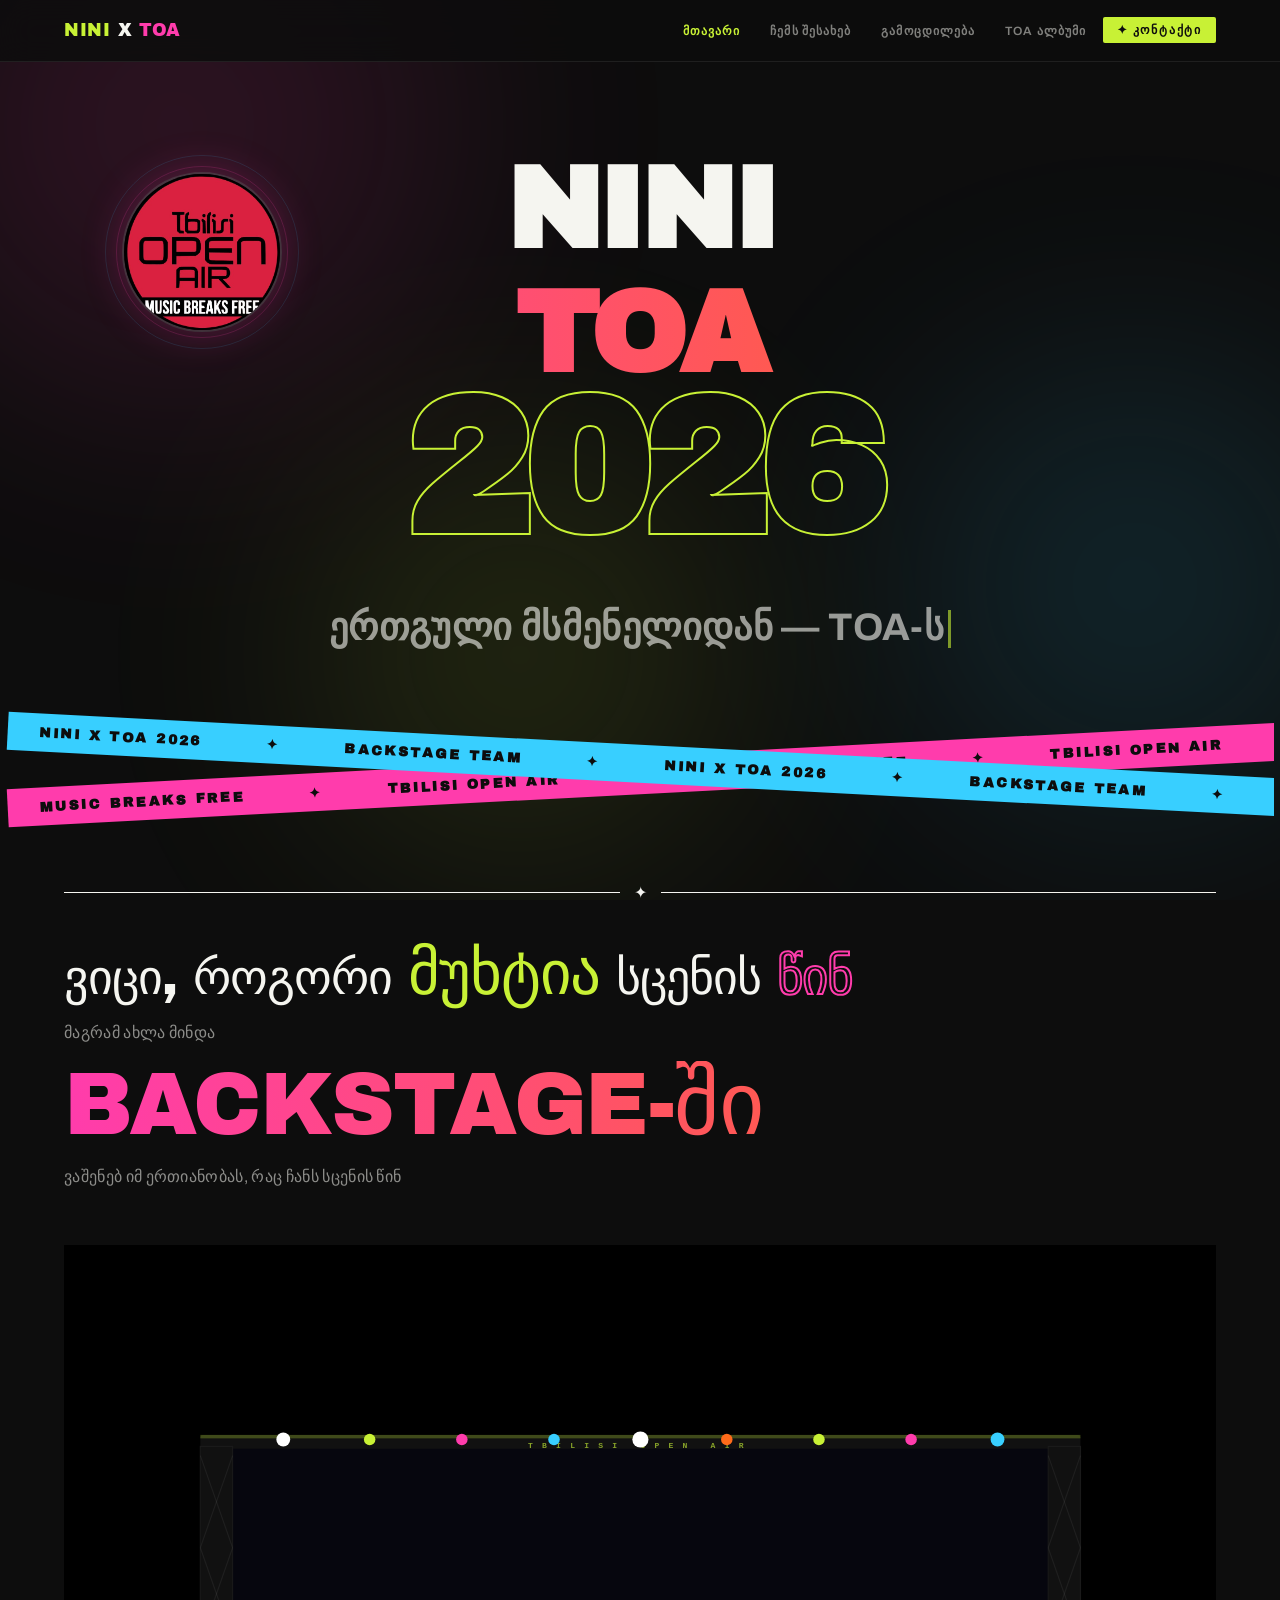
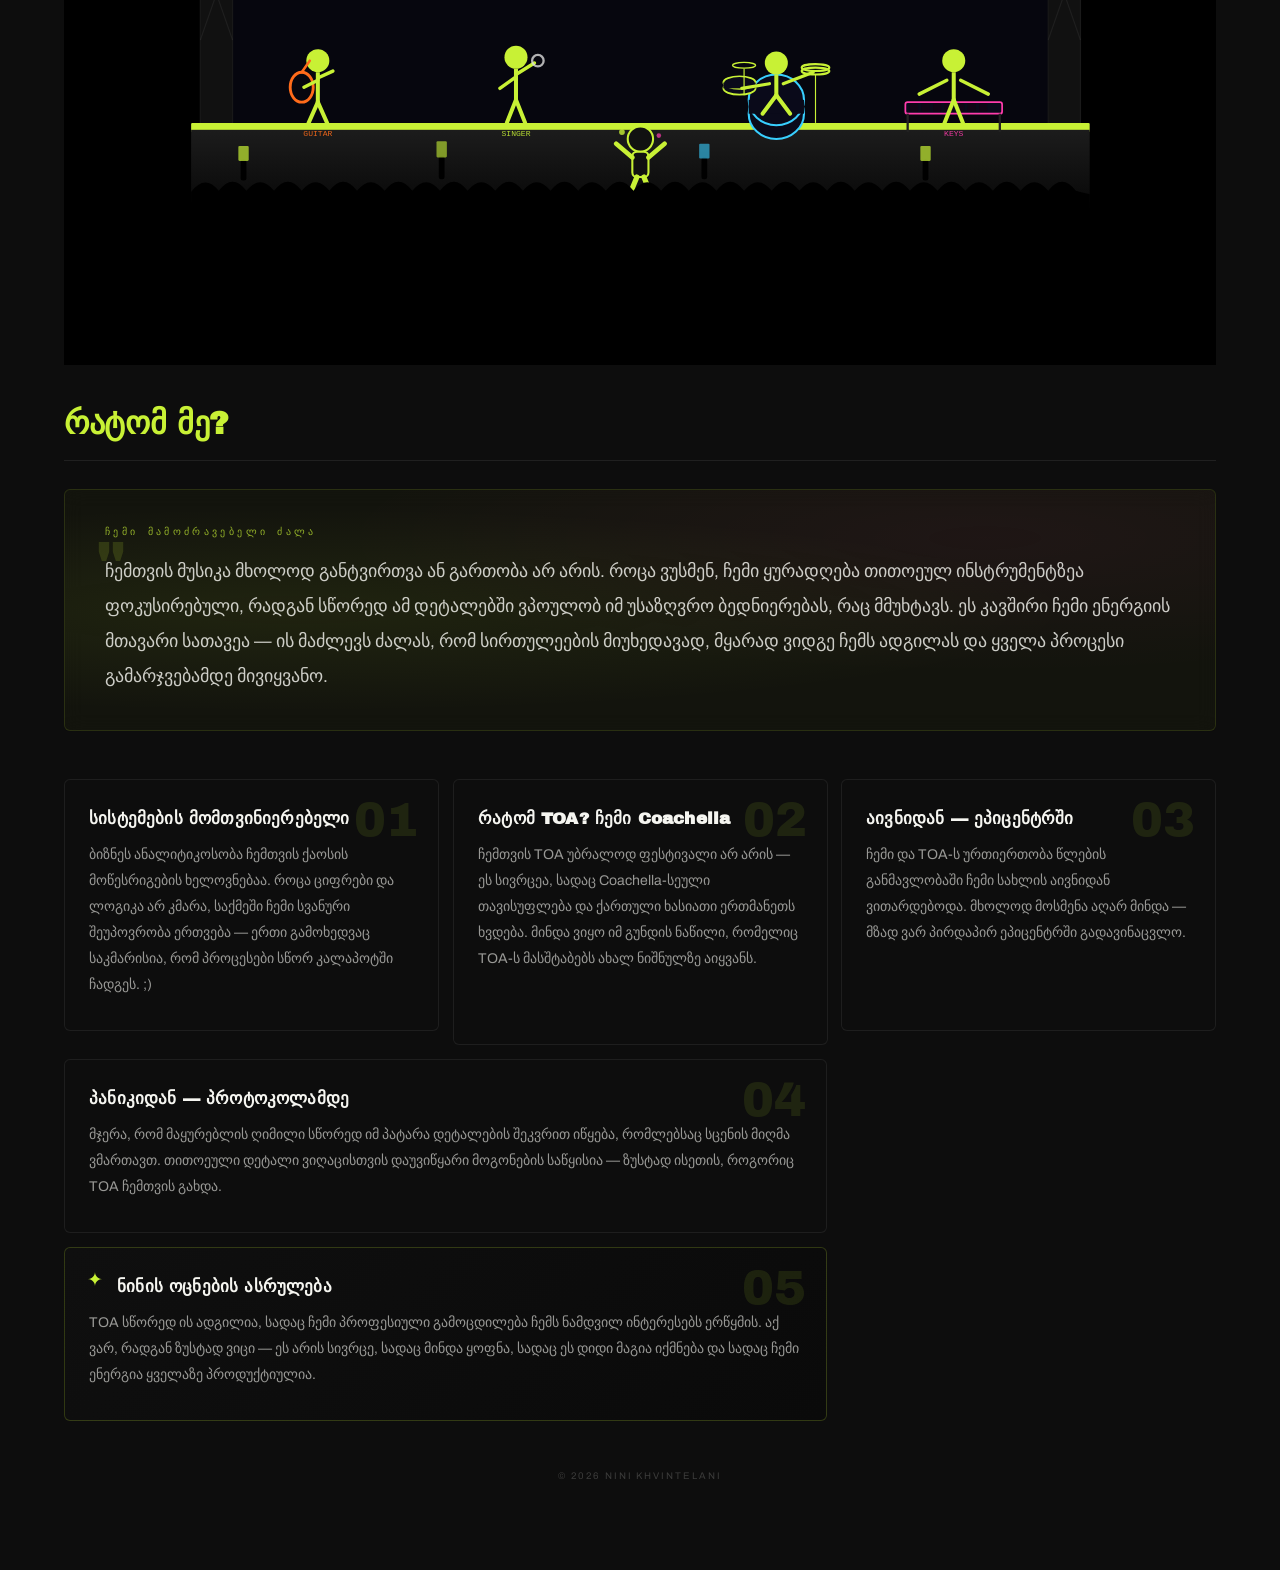
==== commit f848c6f9: "Update to v1.5: fix navigation, add new videos, restructure - Fix page-about not being closed, causi" ====
--- a/index.html
+++ b/index.html
@@ -9,11 +9,8 @@
   <link rel="stylesheet" href="css/styles.css">
 </head>
 <body>
-<div class="scroll-progress" id="scrollProgress"></div>
-<div class="cursor-glow" id="cursorGlow"></div>
-<canvas id="particles-canvas"></canvas>
-
-<script src="js/script.js"></script><div class="blobs">
+
+<div class="blobs">
   <div class="blob blob-1"></div>
   <div class="blob blob-2"></div>
   <div class="blob blob-3"></div>
@@ -74,7 +71,7 @@
         <div class="quote-3d-word" style="animation-delay:0.1s">როგორი</div>
         <div class="quote-3d-word quote-3d-word--accent" style="animation-delay:0.2s">მუხტია</div>
         <div class="quote-3d-word" style="animation-delay:0.3s">სცენის</div>
-        <div class="quote-3d-word quote-3d-word--outline" style="animation-delay:0.4s">წინ.</div>
+        <div class="quote-3d-word quote-3d-word--outline" style="animation-delay:0.4s">წინ</div>
         <div class="quote-3d-break"></div>
         <div class="quote-3d-word quote-3d-word--small" style="animation-delay:0.5s">მაგრამ ახლა მინდა</div>
         <div class="quote-3d-break"></div>
@@ -83,338 +80,220 @@
         <div class="quote-3d-word quote-3d-word--small" style="animation-delay:0.7s">ვაშენებ იმ ერთიანობას, რაც ჩანს სცენის წინ</div>
       </div>
     </div>
-    <h2 class="section-heading">სცენის მიღმა</h2>
-    <ul class="checklist">
-      <li><div class="check-icon">✓</div><div class="check-body"><strong>ქაოსის მართვა</strong><p>პროექტების მართვის სისტემების დანერგვა და სტრუქტურირება — ნებისმიერ სიტუაციაში.</p></div></li>
-      <li><div class="check-icon">✓</div><div class="check-body"><strong>პრაქტიკული გამოცდილება</strong><p>Tbilisi Marathon, საზაფხულო ფესტივალები — ვოლუნტიორად ვმუშაობდი კოორდინაციაზე და ლოჯისტიკაზე.</p></div></li>
-      <li><div class="check-icon">✓</div><div class="check-body"><strong>ლოჯისტიკა და ხარჯები</strong><p>Resource tracking, Bill of Materials და ხარჯების ზუსტი კონტროლი ველზე.</p></div></li>
-      <li><div class="check-icon">✓</div><div class="check-body"><strong>სტანდარტიზაცია</strong><p>კრეატიული პანიკის სტანდარტიზებულ, მშვიდ სამუშაო პროცესად ქცევა.</p></div></li>
-    </ul>
-
-    <!-- TOA STAGE SCENE — SVG DRAWN -->
-    <div class="toa-stage-scene">
-      <svg class="toa-stage-svg" viewBox="0 0 900 320" xmlns="http://www.w3.org/2000/svg" preserveAspectRatio="xMidYMid meet">
-        <!-- SKY -->
+
+    <!-- TOA STAGE SCENE -->
+    <section id="toa-stage" style="position:relative;width:100%;height:80vh;overflow:hidden;clip-path:inset(0 0 0 0);isolation:isolate;display:flex;align-items:center;justify-content:center;">
+      <!-- STAGE SVG -->
+      <svg id="stageSvg" viewBox="0 0 900 400" xmlns="http://www.w3.org/2000/svg">
         <defs>
-          <radialGradient id="skyGrad" cx="50%" cy="0%" r="100%">
-            <stop offset="0%" stop-color="#1a0a2e"/>
-            <stop offset="100%" stop-color="#050508"/>
-          </radialGradient>
-          <linearGradient id="floorGrad" x1="0" y1="0" x2="0" y2="1">
-            <stop offset="0%" stop-color="#111"/>
-            <stop offset="100%" stop-color="#050505"/>
+          <linearGradient id="floorG" x1="0" y1="0" x2="0" y2="1">
+            <stop offset="0%" stop-color="#1c1c1c"/><stop offset="100%" stop-color="#080808"/>
           </linearGradient>
-          <filter id="glow"><feGaussianBlur stdDeviation="4" result="blur"/><feMerge><feMergeNode in="blur"/><feMergeNode in="SourceGraphic"/></feMerge></filter>
-          <filter id="glowStrong"><feGaussianBlur stdDeviation="8" result="blur"/><feMerge><feMergeNode in="blur"/><feMergeNode in="SourceGraphic"/></feMerge></filter>
-          <filter id="softGlow"><feGaussianBlur stdDeviation="3"/></filter>
         </defs>
 
-        <!-- transparent background -->
+        <!-- BACK WALL -->
+        <rect x="96" y="60" width="708" height="242" fill="#06060e"/>
+
+        <!-- TOP TRUSS -->
+        <rect x="68" y="52" width="764" height="12" fill="#111" rx="2"/>
+        <rect x="68" y="52" width="764" height="3" fill="rgba(200,241,53,0.25)"/>
+        <text x="450" y="63" text-anchor="middle" font-family="monospace" font-size="7"
+          font-weight="bold" fill="rgba(200,241,53,0.65)" letter-spacing="8">TBILISI OPEN AIR</text>
+
+        <!-- LEFT TOWER -->
+        <rect x="68" y="62" width="28" height="242" fill="#111" stroke="#1a1a1a" stroke-width="1"/>
+        <line x1="68" y1="70" x2="96" y2="150" stroke="rgba(255,255,255,0.06)" stroke-width="1"/>
+        <line x1="96" y1="70" x2="68" y2="150" stroke="rgba(255,255,255,0.06)" stroke-width="1"/>
+        <line x1="68" y1="150" x2="96" y2="230" stroke="rgba(255,255,255,0.06)" stroke-width="1"/>
+        <line x1="96" y1="150" x2="68" y2="230" stroke="rgba(255,255,255,0.06)" stroke-width="1"/>
+
+        <!-- RIGHT TOWER -->
+        <rect x="804" y="62" width="28" height="242" fill="#111" stroke="#1a1a1a" stroke-width="1"/>
+        <line x1="804" y1="70" x2="832" y2="150" stroke="rgba(255,255,255,0.06)" stroke-width="1"/>
+        <line x1="832" y1="70" x2="804" y2="150" stroke="rgba(255,255,255,0.06)" stroke-width="1"/>
+        <line x1="804" y1="150" x2="832" y2="230" stroke="rgba(255,255,255,0.06)" stroke-width="1"/>
+        <line x1="832" y1="150" x2="804" y2="230" stroke="rgba(255,255,255,0.06)" stroke-width="1"/>
 
         <!-- STAGE FLOOR -->
-        <rect x="80" y="230" width="740" height="20" fill="#1a1a1a" rx="2"/>
-        <rect x="80" y="248" width="740" height="72" fill="url(#floorGrad)"/>
-
-        <!-- STAGE FRONT LIP -->
-        <rect x="80" y="226" width="740" height="6" fill="#2a2a2a" rx="1"/>
-        <rect x="80" y="226" width="740" height="2" fill="rgba(200,241,53,0.15)" rx="1"/>
-
-        <!-- LEFT TRUSS TOWER -->
-        <g stroke="#333" stroke-width="2" fill="none">
-          <rect x="88" y="40" width="40" height="195" rx="2" fill="#111" stroke="#222"/>
-          <line x1="88" y1="60" x2="128" y2="80"/>  <line x1="128" y1="60" x2="88" y2="80"/>
-          <line x1="88" y1="80" x2="128" y2="100"/> <line x1="128" y1="80" x2="88" y2="100"/>
-          <line x1="88" y1="100" x2="128" y2="120"/><line x1="128" y1="100" x2="88" y2="120"/>
-          <line x1="88" y1="120" x2="128" y2="140"/><line x1="128" y1="120" x2="88" y2="140"/>
-          <line x1="88" y1="140" x2="128" y2="160"/><line x1="128" y1="140" x2="88" y2="160"/>
-          <line x1="88" y1="160" x2="128" y2="180"/><line x1="128" y1="160" x2="88" y2="180"/>
-          <line x1="88" y1="180" x2="128" y2="200"/><line x1="128" y1="180" x2="88" y2="200"/>
+        <rect x="60" y="302" width="780" height="8" fill="#c8f135" rx="1"/>
+        <rect x="60" y="308" width="780" height="68" fill="url(#floorG)"/>
+
+        <!-- LIGHT BULBS -->
+        <circle id="lt1" cx="140" cy="56" r="6" fill="#fff"/>
+        <circle id="lt2" cx="215" cy="56" r="5" fill="#c8f135"/>
+        <circle id="lt3" cx="295" cy="56" r="5" fill="#ff3cac"/>
+        <circle id="lt4" cx="375" cy="56" r="5" fill="#38cfff"/>
+        <circle id="lt5" cx="450" cy="56" r="7" fill="#fff"/>
+        <circle id="lt6" cx="525" cy="56" r="5" fill="#ff6b1a"/>
+        <circle id="lt7" cx="605" cy="56" r="5" fill="#c8f135"/>
+        <circle id="lt8" cx="685" cy="56" r="5" fill="#ff3cac"/>
+        <circle id="lt9" cx="760" cy="56" r="6" fill="#38cfff"/>
+
+        <!-- DRUM KIT (no filter, no clip-path) -->
+        <g id="drumKit">
+          <ellipse cx="568" cy="294" rx="24" ry="22" fill="#0a0a1a" stroke="#38cfff" stroke-width="1.8"/>
+          <ellipse cx="568" cy="282" rx="24" ry="22" fill="#0a0a1a" stroke="#38cfff" stroke-width="1.8"/>
+          <rect x="544" y="282" width="48" height="12" fill="#0a0a1a"/>
+          <ellipse cx="536" cy="272" rx="14" ry="5.5" fill="#0a0a1a" stroke="#c8f135" stroke-width="1.5"/>
+          <ellipse cx="536" cy="267" rx="14" ry="5.5" fill="#0a0a1a" stroke="#c8f135" stroke-width="1.5"/>
+          <rect x="522" y="267" width="28" height="5" fill="#0a0a1a"/>
+          <ellipse cx="602" cy="257" rx="12" ry="3" fill="none" stroke="#c8f135" stroke-width="1.8"/>
+          <ellipse cx="602" cy="254" rx="12" ry="3" fill="none" stroke="#c8f135" stroke-width="1.8"/>
+          <line x1="602" y1="260" x2="602" y2="302" stroke="#c8f135" stroke-width="1"/>
+          <ellipse cx="540" cy="252" rx="10" ry="2.5" fill="none" stroke="#c8f135" stroke-width="1.2"/>
+          <line x1="540" y1="255" x2="540" y2="278" stroke="#c8f135" stroke-width="1"/>
         </g>
 
-        <!-- RIGHT TRUSS TOWER -->
-        <g stroke="#333" stroke-width="2" fill="none">
-          <rect x="772" y="40" width="40" height="195" rx="2" fill="#111" stroke="#222"/>
-          <line x1="772" y1="60" x2="812" y2="80"/>  <line x1="812" y1="60" x2="772" y2="80"/>
-          <line x1="772" y1="80" x2="812" y2="100"/> <line x1="812" y1="80" x2="772" y2="100"/>
-          <line x1="772" y1="100" x2="812" y2="120"/><line x1="812" y1="100" x2="772" y2="120"/>
-          <line x1="772" y1="120" x2="812" y2="140"/><line x1="812" y1="120" x2="772" y2="140"/>
-          <line x1="772" y1="140" x2="812" y2="160"/><line x1="812" y1="140" x2="772" y2="160"/>
-          <line x1="772" y1="160" x2="812" y2="180"/><line x1="812" y1="160" x2="772" y2="180"/>
-          <line x1="772" y1="180" x2="812" y2="200"/><line x1="812" y1="180" x2="772" y2="200"/>
+        <!-- KEYBOARD (no filter) -->
+        <g id="keyboardKit">
+          <rect x="680" y="284" width="84" height="10" rx="2" fill="#0a0a1a" stroke="#ff3cac" stroke-width="1.5"/>
+          <rect x="684" y="285" width="7" height="7" rx="1" fill="#110515"/>
+          <rect x="694" y="285" width="7" height="7" rx="1" fill="#110515"/>
+          <rect x="704" y="285" width="7" height="7" rx="1" fill="#110515"/>
+          <rect x="714" y="285" width="7" height="7" rx="1" fill="#110515"/>
+          <rect x="724" y="285" width="7" height="7" rx="1" fill="#110515"/>
+          <rect x="734" y="285" width="7" height="7" rx="1" fill="#110515"/>
+          <rect x="744" y="285" width="7" height="7" rx="1" fill="#110515"/>
+          <line x1="682" y1="294" x2="682" y2="310" stroke="#222" stroke-width="2"/>
+          <line x1="762" y1="294" x2="762" y2="310" stroke="#222" stroke-width="2"/>
         </g>
 
-        <!-- TOP HORIZONTAL TRUSS -->
-        <rect x="88" y="38" width="724" height="16" fill="#111" stroke="#2a2a2a" stroke-width="1.5" rx="2"/>
-        <line x1="88" y1="38" x2="812" y2="54" stroke="#222" stroke-width="1"/>
-        <line x1="88" y1="54" x2="812" y2="38" stroke="#222" stroke-width="1"/>
-
-        <!-- TOA SIGN on top truss -->
-        <rect x="260" y="40" width="380" height="14" fill="#0d0d0d" rx="1"/>
-        <text x="450" y="51" text-anchor="middle" font-family="monospace" font-weight="bold" font-size="9" fill="#c8f135" letter-spacing="6">TBILISI OPEN AIR</text>
-
-        <!-- STAGE BACK WALL -->
-        <rect x="128" y="60" width="644" height="172" fill="#0a0a12"/>
-
-        <!-- LIGHT BEAMS (animated) -->
-        <g opacity="0.18">
-          <polygon points="170,54 155,230 185,230" fill="#c8f135"><animate attributeName="opacity" values="0.15;0.35;0.15" dur="2.8s" repeatCount="indefinite"/></polygon>
-          <polygon points="290,54 260,230 320,230" fill="#ffffff"><animate attributeName="opacity" values="0.1;0.25;0.1" dur="3.2s" repeatCount="indefinite" begin="0.5s"/></polygon>
-          <polygon points="450,54 410,230 490,230" fill="#ff3cac"><animate attributeName="opacity" values="0.1;0.3;0.1" dur="2.5s" repeatCount="indefinite" begin="1s"/></polygon>
-          <polygon points="610,54 570,230 650,230" fill="#ffffff"><animate attributeName="opacity" values="0.1;0.22;0.1" dur="3.5s" repeatCount="indefinite" begin="0.3s"/></polygon>
-          <polygon points="730,54 710,230 750,230" fill="#38cfff"><animate attributeName="opacity" values="0.12;0.28;0.12" dur="2.9s" repeatCount="indefinite" begin="1.5s"/></polygon>
+        <!-- GUITARIST at x=170 (NO filter, NO SMIL) -->
+        <g id="guitarist">
+          <circle cx="170" cy="248" r="10" fill="#c8f135"/>
+          <line x1="170" y1="258" x2="170" y2="284" stroke="#c8f135" stroke-width="3.5"/>
+          <ellipse cx="156" cy="271" rx="10" ry="13" fill="none" stroke="#ff6b1a" stroke-width="2.5"/>
+          <line x1="156" y1="258" x2="163" y2="248" stroke="#ff6b1a" stroke-width="2.2" stroke-linecap="round"/>
+          <line x1="170" y1="265" x2="158" y2="271" stroke="#c8f135" stroke-width="3" stroke-linecap="round"/>
+          <line x1="170" y1="263" x2="183" y2="257" stroke="#c8f135" stroke-width="3" stroke-linecap="round"/>
+          <line x1="170" y1="284" x2="162" y2="302" stroke="#c8f135" stroke-width="3.5" stroke-linecap="round"/>
+          <line x1="170" y1="284" x2="178" y2="302" stroke="#c8f135" stroke-width="3.5" stroke-linecap="round"/>
+          <text x="170" y="313" text-anchor="middle" font-family="monospace" font-size="7" fill="rgba(255,107,26,0.9)">GUITAR</text>
         </g>
 
-        <!-- STAGE LIGHTS ROW -->
-        <g filter="url(#glow)">
-          <circle cx="160" cy="58" r="5" fill="#fff"><animate attributeName="fill" values="#fff;#ff3cac;#fff" dur="1.5s" repeatCount="indefinite"/></circle>
-          <circle cx="230" cy="58" r="5" fill="#c8f135"><animate attributeName="fill" values="#c8f135;#fff;#c8f135" dur="2s" repeatCount="indefinite" begin="0.2s"/></circle>
-          <circle cx="310" cy="58" r="5" fill="#fff"><animate attributeName="fill" values="#fff;#38cfff;#fff" dur="1.8s" repeatCount="indefinite" begin="0.4s"/></circle>
-          <circle cx="390" cy="58" r="5" fill="#ff3cac"><animate attributeName="opacity" values="1;0.3;1" dur="1.2s" repeatCount="indefinite" begin="0.1s"/></circle>
-          <circle cx="450" cy="58" r="6" fill="#fff"><animate attributeName="fill" values="#fff;#c8f135;#ff3cac;#fff" dur="2.5s" repeatCount="indefinite"/></circle>
-          <circle cx="510" cy="58" r="5" fill="#38cfff"><animate attributeName="opacity" values="1;0.4;1" dur="1.4s" repeatCount="indefinite" begin="0.6s"/></circle>
-          <circle cx="590" cy="58" r="5" fill="#fff"><animate attributeName="fill" values="#fff;#ff6b1a;#fff" dur="1.9s" repeatCount="indefinite" begin="0.3s"/></circle>
-          <circle cx="670" cy="58" r="5" fill="#c8f135"><animate attributeName="fill" values="#c8f135;#ff3cac;#c8f135" dur="2.2s" repeatCount="indefinite" begin="0.7s"/></circle>
-          <circle cx="740" cy="58" r="5" fill="#fff"><animate attributeName="fill" values="#fff;#38cfff;#fff" dur="1.6s" repeatCount="indefinite" begin="0.9s"/></circle>
+        <!-- VOCALIST at x=342 (NO filter, NO SMIL) -->
+        <g id="vocalist">
+          <circle cx="342" cy="245" r="10" fill="#c8f135"/>
+          <line x1="342" y1="255" x2="342" y2="282" stroke="#c8f135" stroke-width="3.5"/>
+          <line x1="342" y1="260" x2="358" y2="250" stroke="#c8f135" stroke-width="3" stroke-linecap="round"/>
+          <circle cx="361" cy="248" r="5" fill="none" stroke="rgba(220,220,220,0.8)" stroke-width="2"/>
+          <line x1="342" y1="262" x2="328" y2="272" stroke="#c8f135" stroke-width="3" stroke-linecap="round"/>
+          <line x1="342" y1="282" x2="334" y2="302" stroke="#c8f135" stroke-width="3.5" stroke-linecap="round"/>
+          <line x1="342" y1="282" x2="350" y2="302" stroke="#c8f135" stroke-width="3.5" stroke-linecap="round"/>
+          <text x="342" y="313" text-anchor="middle" font-family="monospace" font-size="7" fill="rgba(200,241,53,0.9)">SINGER</text>
         </g>
 
-        <!-- DRUM KIT (center-right) -->
-        <g transform="translate(510,175)">
-          <!-- kick drum -->
-          <ellipse cx="0" cy="30" rx="22" ry="10" fill="none" stroke="#38cfff" stroke-width="2" opacity="0.8"/>
-          <ellipse cx="0" cy="20" rx="22" ry="10" fill="#0d1a2a" stroke="#38cfff" stroke-width="2" opacity="0.8"/>
-          <rect x="-22" y="20" width="44" height="10" fill="#0d1a2a" opacity="0.6"/>
-          <!-- snare -->
-          <ellipse cx="-28" cy="10" rx="14" ry="6" fill="none" stroke="#38cfff" stroke-width="1.5" opacity="0.7"/>
-          <ellipse cx="-28" cy="5" rx="14" ry="6" fill="#0d1a2a" stroke="#38cfff" stroke-width="1.5" opacity="0.7"/>
-          <!-- hi-hat -->
-          <ellipse cx="28" cy="2" rx="12" ry="3" fill="none" stroke="#c8f135" stroke-width="1.5" opacity="0.8"/>
-          <ellipse cx="28" cy="0" rx="12" ry="3" fill="none" stroke="#c8f135" stroke-width="1.5" opacity="0.8"/>
-          <!-- cymbal -->
-          <ellipse cx="-38" cy="-8" rx="10" ry="2.5" fill="none" stroke="#c8f135" stroke-width="1.2" opacity="0.6"/>
+        <!-- DRUMMER at x=568 seated (NO filter, NO SMIL) -->
+        <g id="drummer">
+          <circle cx="568" cy="250" r="10" fill="#c8f135"/>
+          <line x1="568" y1="260" x2="568" y2="278" stroke="#c8f135" stroke-width="3.5"/>
+          <line x1="568" y1="278" x2="556" y2="294" stroke="#c8f135" stroke-width="3.5" stroke-linecap="round"/>
+          <line x1="568" y1="278" x2="580" y2="294" stroke="#c8f135" stroke-width="3.5" stroke-linecap="round"/>
+          <line x1="562" y1="268" x2="538" y2="272" stroke="#c8f135" stroke-width="2.8" stroke-linecap="round"/>
+          <line x1="574" y1="268" x2="600" y2="258" stroke="#c8f135" stroke-width="2.8" stroke-linecap="round"/>
         </g>
 
-        <!-- KEYBOARD STAND (far right) -->
-        <g transform="translate(660,195)">
-          <rect x="-35" y="-8" width="70" height="12" rx="3" fill="#111" stroke="#ff3cac" stroke-width="1.5" opacity="0.8"/>
-          <rect x="-30" y="-8" width="8" height="8" rx="1" fill="#1a0a12" opacity="0.8"/>
-          <rect x="-20" y="-8" width="8" height="8" rx="1" fill="#1a0a12" opacity="0.8"/>
-          <rect x="-10" y="-8" width="8" height="8" rx="1" fill="#1a0a12" opacity="0.8"/>
-          <rect x="0"  y="-8" width="8" height="8" rx="1" fill="#1a0a12" opacity="0.8"/>
-          <rect x="10" y="-8" width="8" height="8" rx="1" fill="#1a0a12" opacity="0.8"/>
-          <line x1="-35" y1="4" x2="-35" y2="35" stroke="#333" stroke-width="2"/>
-          <line x1="35"  y1="4" x2="35"  y2="35" stroke="#333" stroke-width="2"/>
+        <!-- PIANIST at x=722 (NO filter, NO SMIL) -->
+        <g id="pianist">
+          <circle cx="722" cy="248" r="10" fill="#c8f135"/>
+          <line x1="722" y1="258" x2="722" y2="282" stroke="#c8f135" stroke-width="3.5"/>
+          <line x1="716" y1="265" x2="692" y2="277" stroke="#c8f135" stroke-width="3" stroke-linecap="round"/>
+          <line x1="728" y1="265" x2="752" y2="277" stroke="#c8f135" stroke-width="3" stroke-linecap="round"/>
+          <line x1="722" y1="282" x2="714" y2="302" stroke="#c8f135" stroke-width="3.5" stroke-linecap="round"/>
+          <line x1="722" y1="282" x2="730" y2="302" stroke="#c8f135" stroke-width="3.5" stroke-linecap="round"/>
+          <text x="722" y="313" text-anchor="middle" font-family="monospace" font-size="7" fill="rgba(255,60,172,0.9)">KEYS</text>
         </g>
 
-        <!-- GUITARIST (left) — animated -->
-        <g transform="translate(300,155)" class="toa-fig">
-          <animateTransform attributeName="transform" type="translate" values="300,155;300,150;300,155" dur="2.1s" repeatCount="indefinite"/>
-          <!-- head -->
-          <ellipse cx="0" cy="-55" rx="10" ry="11" fill="rgba(245,235,220,0.9)"/>
-          <!-- hair -->
-          <ellipse cx="0" cy="-62" rx="10" ry="6" fill="rgba(50,30,10,0.9)"/>
-          <!-- body -->
-          <rect x="-10" y="-44" width="20" height="28" rx="5" fill="rgba(30,30,30,0.9)"/>
-          <!-- guitar body -->
-          <ellipse cx="-18" cy="-25" rx="10" ry="13" fill="rgba(180,60,0,0.85)" stroke="rgba(255,107,26,0.6)" stroke-width="1"/>
-          <ellipse cx="-18" cy="-32" rx="8" ry="9" fill="rgba(160,50,0,0.8)"/>
-          <!-- guitar neck -->
-          <rect x="-22" y="-56" width="5" height="30" rx="2" fill="rgba(100,50,10,0.9)" transform="rotate(-15,-18,-40)"/>
-          <!-- strings -->
-          <line x1="-13" y1="-35" x2="-13" y2="-15" stroke="rgba(255,255,255,0.3)" stroke-width="0.5"/>
-          <!-- strumming arm -->
-          <line x1="0" y1="-38" x2="-14" y2="-28" stroke="rgba(245,235,220,0.8)" stroke-width="4" stroke-linecap="round">
-            <animateTransform attributeName="transform" type="rotate" values="-10,-5,-28;15,-5,-28;-10,-5,-28" dur="0.5s" repeatCount="indefinite"/>
-          </line>
-          <!-- legs -->
-          <rect x="-8" y="-16" width="7" height="26" rx="3" fill="rgba(40,40,80,0.9)"/>
-          <rect x="2"  y="-16" width="7" height="26" rx="3" fill="rgba(40,40,80,0.9)"/>
+        <!-- NINI foreground (NO filter, NO SMIL, black head + lime) -->
+        <g id="niniGroup">
+          <ellipse cx="450" cy="366" rx="14" ry="4" fill="rgba(0,0,0,0.3)"/>
+          <circle cx="450" cy="316" r="11" fill="#111" stroke="#c8f135" stroke-width="1.8"/>
+          <rect x="443" y="327" width="14" height="22" rx="4" fill="#111" stroke="#c8f135" stroke-width="1.8"/>
+          <line x1="443" y1="332" x2="429" y2="320" stroke="#c8f135" stroke-width="4" stroke-linecap="round"/>
+          <line x1="457" y1="332" x2="471" y2="320" stroke="#c8f135" stroke-width="4" stroke-linecap="round"/>
+          <line x1="447" y1="349" x2="440" y2="366" stroke="#c8f135" stroke-width="4.5" stroke-linecap="round"/>
+          <line x1="453" y1="349" x2="460" y2="366" stroke="#c8f135" stroke-width="4.5" stroke-linecap="round"/>
+          <circle cx="434" cy="310" r="2.5" fill="#c8f135" opacity="0.8"/>
+          <circle cx="466" cy="313" r="2" fill="#ff3cac" opacity="0.7"/>
         </g>
-
-        <!-- SINGER (center) — animated -->
-        <g transform="translate(430,148)">
-          <animateTransform attributeName="transform" type="translate" values="430,148;430,142;430,146;430,148" dur="1.6s" repeatCount="indefinite"/>
-          <!-- head -->
-          <ellipse cx="0" cy="-58" rx="10" ry="11" fill="rgba(180,120,80,0.9)"/>
-          <!-- hair long -->
-          <path d="M-10,-62 Q-18,-40 -14,-20" fill="rgba(20,10,5,0.9)" stroke="none"/>
-          <path d="M10,-62 Q18,-40 14,-20" fill="rgba(20,10,5,0.9)" stroke="none"/>
-          <!-- body top -->
-          <rect x="-11" y="-46" width="22" height="26" rx="5" fill="rgba(200,200,220,0.85)"/>
-          <!-- singing arm up -->
-          <line x1="11" y1="-40" x2="22" y2="-56" stroke="rgba(180,120,80,0.9)" stroke-width="4.5" stroke-linecap="round">
-            <animateTransform attributeName="transform" type="rotate" values="-10,16,-48;10,16,-48;-10,16,-48" dur="1.6s" repeatCount="indefinite"/>
-          </line>
-          <!-- mic -->
-          <line x1="20" y1="-58" x2="20" y2="-42" stroke="rgba(200,200,200,0.8)" stroke-width="2"/>
-          <ellipse cx="20" cy="-60" rx="4" ry="5" fill="rgba(150,150,150,0.9)"/>
-          <!-- other arm -->
-          <line x1="-11" y1="-40" x2="-20" y2="-30" stroke="rgba(180,120,80,0.9)" stroke-width="4.5" stroke-linecap="round"/>
-          <!-- pants -->
-          <rect x="-9" y="-20" width="8" height="30" rx="3" fill="rgba(20,20,20,0.9)"/>
-          <rect x="2"  y="-20" width="8" height="30" rx="3" fill="rgba(20,20,20,0.9)"/>
+        <text x="450" y="382" text-anchor="middle" font-family="monospace"
+          font-size="9" fill="#c8f135" letter-spacing="6" font-weight="bold">NINI</text>
+
+        <!-- CROWD (topmost SVG layer, z=20 via order) -->
+        <g id="crowdLayer">
+          <path d="M60,400 L60,362 Q72,346 84,361 Q96,345 108,361 Q120,346 132,361 Q144,345 156,361 Q168,346 180,361 Q192,345 204,361 Q216,346 228,361 Q240,345 252,361 Q264,346 276,361 Q288,345 300,361 Q312,346 324,361 Q336,345 348,361 Q360,346 372,361 Q384,345 396,361 Q408,346 420,361 Q432,345 444,361 Q456,346 468,361 Q480,345 492,361 Q504,346 516,361 Q528,345 540,361 Q552,346 564,361 Q576,345 588,361 Q600,346 612,361 Q624,345 636,361 Q648,346 660,361 Q672,345 684,361 Q696,346 708,361 Q720,345 732,361 Q744,346 756,361 Q768,345 780,361 Q792,346 804,361 Q816,345 828,361 L840,364 L840,400 Z" fill="#000"/>
+          <rect x="103" y="334" width="5" height="18" rx="2" fill="#000"/>
+          <rect x="101" y="322" width="9" height="13" rx="1" fill="rgba(200,241,53,0.7)"/>
+          <rect x="275" y="331" width="5" height="20" rx="2" fill="#000"/>
+          <rect x="273" y="318" width="9" height="14" rx="1" fill="rgba(200,241,53,0.6)"/>
+          <rect x="503" y="332" width="5" height="19" rx="2" fill="#000"/>
+          <rect x="501" y="320" width="9" height="13" rx="1" fill="rgba(56,207,255,0.6)"/>
+          <rect x="695" y="334" width="5" height="18" rx="2" fill="#000"/>
+          <rect x="693" y="322" width="9" height="13" rx="1" fill="rgba(200,241,53,0.7)"/>
         </g>
-
-        <!-- DRUMMER (center-right) — animated -->
-        <g transform="translate(510,155)">
-          <animateTransform attributeName="transform" type="translate" values="510,155;510,148;510,155" dur="0.35s" repeatCount="indefinite"/>
-          <!-- head -->
-          <ellipse cx="0" cy="-72" rx="9" ry="10" fill="rgba(200,160,110,0.9)"/>
-          <!-- body -->
-          <rect x="-9" y="-62" width="18" height="24" rx="4" fill="rgba(60,0,80,0.9)"/>
-          <!-- drumstick right up -->
-          <line x1="9" y1="-55" x2="26" y2="-68" stroke="rgba(220,180,140,0.9)" stroke-width="3" stroke-linecap="round">
-            <animateTransform attributeName="transform" type="rotate" values="-30,17,-61;30,17,-61;-30,17,-61" dur="0.35s" repeatCount="indefinite"/>
-          </line>
-          <!-- drumstick left -->
-          <line x1="-9" y1="-55" x2="-26" y2="-42" stroke="rgba(220,180,140,0.9)" stroke-width="3" stroke-linecap="round">
-            <animateTransform attributeName="transform" type="rotate" values="20,-17,-48;-20,-17,-48;20,-17,-48" dur="0.4s" repeatCount="indefinite" begin="0.2s"/>
-          </line>
-        </g>
-
-        <!-- KEYS PLAYER (right) — animated -->
-        <g transform="translate(660,162)">
-          <animateTransform attributeName="transform" type="translate" values="660,162;660,158;660,162" dur="2.4s" repeatCount="indefinite" begin="0.8s"/>
-          <!-- head -->
-          <ellipse cx="0" cy="-55" rx="9" ry="10" fill="rgba(220,180,140,0.9)"/>
-          <!-- body -->
-          <rect x="-9" y="-44" width="18" height="26" rx="4" fill="rgba(10,30,60,0.9)"/>
-          <!-- arms on keys -->
-          <line x1="-9" y1="-38" x2="-30" y2="-28" stroke="rgba(220,180,140,0.9)" stroke-width="4" stroke-linecap="round">
-            <animateTransform attributeName="transform" type="translate" values="0,0;0,-3;0,0" dur="0.6s" repeatCount="indefinite"/>
-          </line>
-          <line x1="9" y1="-38" x2="30" y2="-28" stroke="rgba(220,180,140,0.9)" stroke-width="4" stroke-linecap="round">
-            <animateTransform attributeName="transform" type="translate" values="0,0;0,-4;0,0" dur="0.6s" repeatCount="indefinite" begin="0.3s"/>
-          </line>
-          <!-- legs -->
-          <rect x="-7" y="-18" width="6" height="28" rx="3" fill="rgba(20,20,50,0.9)"/>
-          <rect x="2"  y="-18" width="6" height="28" rx="3" fill="rgba(20,20,50,0.9)"/>
-        </g>
-
-        <!-- CROWD (silhouettes) -->
-        <g fill="rgba(20,10,30,0.9)">
-          <!-- row of people at front -->
-          <ellipse cx="140" cy="230" rx="14" ry="20"/><rect x="126" y="228" width="28" height="15" rx="4"/>
-          <ellipse cx="175" cy="228" rx="12" ry="18"/><rect x="163" y="226" width="24" height="12" rx="4"/>
-          <ellipse cx="208" cy="231" rx="13" ry="19"/><rect x="195" y="229" width="26" height="13" rx="4"/>
-          <ellipse cx="242" cy="229" rx="11" ry="17"/><rect x="231" y="227" width="22" height="12" rx="4"/>
-          <ellipse cx="680" cy="229" rx="13" ry="18"/><rect x="667" y="227" width="26" height="12" rx="4"/>
-          <ellipse cx="715" cy="231" rx="12" ry="19"/><rect x="703" y="229" width="24" height="13" rx="4"/>
-          <ellipse cx="748" cy="228" rx="14" ry="20"/><rect x="734" y="226" width="28" height="14" rx="4"/>
-          <ellipse cx="780" cy="230" rx="11" ry="17"/><rect x="769" y="228" width="22" height="12" rx="4"/>
-          <!-- phones raised -->
-          <rect x="136" y="208" width="8" height="12" rx="1" fill="rgba(200,241,53,0.6)"/>
-          <rect x="238" y="210" width="8" height="12" rx="1" fill="rgba(200,241,53,0.5)"/>
-          <rect x="711" y="209" width="8" height="12" rx="1" fill="rgba(200,241,53,0.6)"/>
-          <rect x="776" y="207" width="8" height="12" rx="1" fill="rgba(200,241,53,0.5)"/>
-        </g>
-
-        <!-- ATMOSPHERE GLOW CENTER -->
-        <ellipse cx="450" cy="180" rx="200" ry="80" fill="rgba(100,50,180,0.08)">
-          <animate attributeName="rx" values="200;220;200" dur="4s" repeatCount="indefinite"/>
-          <animate attributeName="fill" values="rgba(100,50,180,0.08);rgba(200,241,53,0.04);rgba(100,50,180,0.08)" dur="4s" repeatCount="indefinite"/>
-        </ellipse>
-
-        <!-- GROUND LINE -->
-        <line x1="80" y1="248" x2="820" y2="248" stroke="rgba(200,241,53,0.15)" stroke-width="1"/>
-
-        <!-- NINI — dancing in front of stage -->
-        <g id="niniDancer">
-          <animateTransform attributeName="transform" type="translate" values="0,0;0,-14;0,-8;0,-16;0,0" dur="1.2s" repeatCount="indefinite" calcMode="spline" keySplines="0.4 0 0.2 1;0.4 0 0.2 1;0.4 0 0.2 1;0.4 0 0.2 1"/>
-          <!-- shadow -->
-          <ellipse cx="450" cy="258" rx="18" ry="4" fill="rgba(0,0,0,0.3)">
-            <animate attributeName="rx" values="18;12;18" dur="1.2s" repeatCount="indefinite"/>
-          </ellipse>
-          <!-- legs dancing -->
-          <line x1="445" y1="235" x2="438" y2="255" stroke="rgba(200,200,241,0.9)" stroke-width="5" stroke-linecap="round">
-            <animateTransform attributeName="transform" type="rotate" values="-20,445,235;20,445,235;-20,445,235" dur="0.6s" repeatCount="indefinite"/>
-          </line>
-          <line x1="455" y1="235" x2="462" y2="255" stroke="rgba(200,200,241,0.9)" stroke-width="5" stroke-linecap="round">
-            <animateTransform attributeName="transform" type="rotate" values="20,455,235;-20,455,235;20,455,235" dur="0.6s" repeatCount="indefinite"/>
-          </line>
-          <!-- body -->
-          <rect x="440" y="210" width="20" height="26" rx="5" fill="rgba(200,241,53,0.9)"/>
-          <!-- arms dancing -->
-          <line x1="440" y1="215" x2="426" y2="205" stroke="rgba(220,180,140,0.9)" stroke-width="4" stroke-linecap="round">
-            <animateTransform attributeName="transform" type="rotate" values="30,433,210;-40,433,210;30,433,210" dur="0.8s" repeatCount="indefinite"/>
-          </line>
-          <line x1="460" y1="215" x2="474" y2="205" stroke="rgba(220,180,140,0.9)" stroke-width="4" stroke-linecap="round">
-            <animateTransform attributeName="transform" type="rotate" values="-30,467,210;40,467,210;-30,467,210" dur="0.8s" repeatCount="indefinite" begin="0.4s"/>
-          </line>
-          <!-- head -->
-          <ellipse cx="450" cy="202" rx="11" ry="12" fill="rgba(180,120,80,0.95)"/>
-          <!-- hair -->
-          <path d="M439,198 Q436,185 445,182 Q450,178 455,182 Q464,185 461,198" fill="rgba(20,10,5,0.95)"/>
-          <path d="M439,198 Q432,210 435,220" fill="rgba(20,10,5,0.8)" stroke="none"/>
-          <path d="M461,198 Q468,210 465,220" fill="rgba(20,10,5,0.8)" stroke="none"/>
-          <!-- energy sparks -->
-          <circle cx="430" cy="195" r="2" fill="#c8f135" opacity="0">
-            <animate attributeName="opacity" values="0;1;0" dur="1.2s" repeatCount="indefinite" begin="0.3s"/>
-            <animate attributeName="cy" values="195;188;195" dur="1.2s" repeatCount="indefinite" begin="0.3s"/>
-          </circle>
-          <circle cx="470" cy="200" r="2" fill="#ff3cac" opacity="0">
-            <animate attributeName="opacity" values="0;1;0" dur="1s" repeatCount="indefinite" begin="0.7s"/>
-            <animate attributeName="cy" values="200;192;200" dur="1s" repeatCount="indefinite" begin="0.7s"/>
-          </circle>
-        </g>
-
-        <!-- NINI label -->
-        <text x="450" y="272" text-anchor="middle" font-family="monospace" font-size="9" fill="rgba(200,241,53,0.8)" letter-spacing="4">
-          <animate attributeName="opacity" values="0.8;1;0.8" dur="2s" repeatCount="indefinite"/>
-          NINI
-        </text>
-
-        <!-- LABEL -->
-        <text x="450" y="308" text-anchor="middle" font-family="monospace" font-size="9" fill="rgba(200,241,53,0.35)" letter-spacing="5">WHY ME? // TOA 2026</text>
       </svg>
-    </div>
-
-    <h2 class="section-heading" style="margin-top:40px">რატომ მე?</h2>
-    <div class="ratom-me-section" id="ratomMe">
-      <div class="rm-track">
-        <div class="rm-line"></div>
-        <div class="rm-item" data-num="01">
-          <div class="rm-dot"></div>
-          <div class="rm-content">
-            <span class="rm-num">01</span>
-            <h3 class="rm-title">მე უკვე ვიცი, რა ხდება ველზე</h3>
-            <p class="rm-text">სანამ სხვები რუკას სწავლობენ — მე უკვე ვიცი სად რა დგას. წლების გამოცდილება "სცენის წინ" ნიშნავს, რომ "სცენის მიღმა" ჩემთვის უცხო არ არის.</p>
-          </div>
-        </div>
-        <div class="rm-item rm-item--right" data-num="02">
-          <div class="rm-dot"></div>
-          <div class="rm-content">
-            <span class="rm-num">02</span>
-            <h3 class="rm-title">ქაოსი ჩემი სტიქიაა</h3>
-            <p class="rm-text">ფესტივალი გეგმის მიხედვით არასდროს მიდის. მე ყველაზე მშვიდად ვიღებ გადაწყვეტილებებს სწორედ მაშინ, როცა სხვები პანიკას ეჩვევიან.</p>
-          </div>
-        </div>
-        <div class="rm-item" data-num="03">
-          <div class="rm-dot"></div>
-          <div class="rm-content">
-            <span class="rm-num">03</span>
-            <h3 class="rm-title">ვთარგმნი კრეატივს რეალობაში</h3>
-            <p class="rm-text">მაქვს ის "ლოგიკური ფილტრი" — გიჟური ჩანაფიქრი გამართულ ლოჯისტიკად.</p>
-          </div>
-        </div>
-        <div class="rm-item rm-item--right" data-num="04">
-          <div class="rm-dot"></div>
-          <div class="rm-content">
-            <span class="rm-num">04</span>
-            <h3 class="rm-title">დეტალების მანიაკი</h3>
-            <p class="rm-text">ივენთი პატარა დეტალებისგან შედგება — ვამოწმებ იმას, რაც სხვებს გამორჩებათ.</p>
-          </div>
-        </div>
-        <div class="rm-item rm-item--center" data-num="05">
-          <div class="rm-dot rm-dot--final"></div>
-          <div class="rm-content">
-            <span class="rm-num">05</span>
-            <h3 class="rm-title">0% დრამა — 100% ენერგია</h3>
-            <p class="rm-text">მოვდივარ პრობლემების "გასაქრობად", გუნდის გასამარტივებლად და TOA 2026-ის ისტორიის ერთად დასაწერად.</p>
-          </div>
-        </div>
-      </div>
-    </div>
+    </section>
+    <div class="rm-section-wrapper">
+    <h2 class="section-heading rm-main-heading" style="margin-top:40px">რატომ მე?</h2>
+
+    <!-- HERO QUOTE -->
+    <div class="rm-hero-quote">
+      <div class="rm-hero-bg"></div>
+      <span class="rm-hero-label">ჩემი მამოძრავებელი ძალა</span>
+      <blockquote class="rm-hero-text">ჩემთვის მუსიკა მხოლოდ განტვირთვა ან გართობა არ არის. როცა ვუსმენ, ჩემი ყურადღება თითოეულ ინსტრუმენტზეა ფოკუსირებული, რადგან სწორედ ამ დეტალებში ვპოულობ იმ უსაზღვრო ბედნიერებას, რაც მმუხტავს. ეს კავშირი ჩემი ენერგიის მთავარი სათავეა — ის მაძლევს ძალას, რომ სირთულეების მიუხედავად, მყარად ვიდგე ჩემს ადგილას და ყველა პროცესი გამარჯვებამდე მივიყვანო.</blockquote>
+    </div>
+
+    <!-- 3D REASON CARDS GRID -->
+    <div class="rm-grid">
+
+      <div class="rm-card" data-num="01">
+        <div class="rm-card-shine"></div>
+        <div class="rm-card-num">01</div>
+        <h3 class="rm-card-title">სისტემების მომთვინიერებელი</h3>
+        <p class="rm-card-body">ბიზნეს ანალიტიკოსობა ჩემთვის ქაოსის მოწესრიგების ხელოვნებაა. როცა ციფრები და ლოგიკა არ კმარა, საქმეში ჩემი სვანური შეუპოვრობა ერთვება — ერთი გამოხედვაც საკმარისია, რომ პროცესები სწორ კალაპოტში ჩადგეს. ;)</p>
+        <div class="rm-card-accent"></div>
+      </div>
+
+      <div class="rm-card rm-card--tall" data-num="02">
+        <div class="rm-card-shine"></div>
+        <div class="rm-card-num">02</div>
+        <h3 class="rm-card-title">რატომ TOA? ჩემი Coachella</h3>
+        <p class="rm-card-body">ჩემთვის TOA უბრალოდ ფესტივალი არ არის — ეს სივრცეა, სადაც Coachella-სეული თავისუფლება და ქართული ხასიათი ერთმანეთს ხვდება. მინდა ვიყო იმ გუნდის ნაწილი, რომელიც TOA-ს მასშტაბებს ახალ ნიშნულზე აიყვანს.</p>
+        <div class="rm-card-accent rm-card-accent--pink"></div>
+      </div>
+
+      <div class="rm-card" data-num="03">
+        <div class="rm-card-shine"></div>
+        <div class="rm-card-num">03</div>
+        <h3 class="rm-card-title">აივნიდან — ეპიცენტრში</h3>
+        <p class="rm-card-body">ჩემი და TOA-ს ურთიერთობა წლების განმავლობაში ჩემი სახლის აივნიდან ვითარდებოდა. მხოლოდ მოსმენა აღარ მინდა — მზად ვარ პირდაპირ ეპიცენტრში გადავინაცვლო.</p>
+        <div class="rm-card-accent rm-card-accent--blue"></div>
+      </div>
+
+      <div class="rm-card rm-card--wide" data-num="04">
+        <div class="rm-card-shine"></div>
+        <div class="rm-card-num">04</div>
+        <h3 class="rm-card-title">პანიკიდან — პროტოკოლამდე</h3>
+        <p class="rm-card-body">მჯერა, რომ მაყურებლის ღიმილი სწორედ იმ პატარა დეტალების შეკვრით იწყება, რომლებსაც სცენის მიღმა ვმართავთ. თითოეული დეტალი ვიღაცისთვის დაუვიწყარი მოგონების საწყისია — ზუსტად ისეთის, როგორიც TOA ჩემთვის გახდა.</p>
+        <div class="rm-card-accent"></div>
+      </div>
+
+      <div class="rm-card rm-card--featured" data-num="05">
+        <div class="rm-card-shine"></div>
+        <div class="rm-card-num">05</div>
+        <h3 class="rm-card-title">ნინის ოცნების ასრულება</h3>
+        <p class="rm-card-body">TOA სწორედ ის ადგილია, სადაც ჩემი პროფესიული გამოცდილება ჩემს ნამდვილ ინტერესებს ერწყმის. აქ ვარ, რადგან ზუსტად ვიცი — ეს არის სივრცე, სადაც მინდა ყოფნა, სადაც ეს დიდი მაგია იქმნება და სადაც ჩემი ენერგია ყველაზე პროდუქტიულია.</p>
+        <div class="rm-card-star">✦</div>
+        <div class="rm-card-accent rm-card-accent--lime"></div>
+      </div>
+
+    </div>
+
     
+
+    
+    </div>
+
     <p class="footer">© 2026 Nini Khvintelani</p>
   </div>
 </div>
@@ -427,10 +306,7 @@
     <div class="ab-hero">
       <div class="ab-hero-text">
         <h1 class="ab-main-title">ვინ<br><span class="ab-grad">ვარ მე?</span></h1>
-        <p class="ab-intro">
-          მე ვარ Nini Khvintelani — TSU-ს სტუდენტი, GEC-ის ანალიტიკოსი და ადამიანი, ვინც TOA-ს ოდესმე მაყურებლის თვალით ნახავდა — ახლა კი შიგნიდან ატვირთავს.
-          <br><br>სვანეთიდან ვარ — გამბედაობა DNA-შია. Erasmus+, USAID, AIESEC, სკაუტები — ყველაფერი, რაც კომფორტის ზონის მიღმაა.
-        </p>
+        <p class="ab-intro">მე ვარ ნინი — 21 წლის ბიზნესის სტუდენტი და პროცესების ანალიტიკოსი. მაგრამ ნინი რისი ნინია, მუდმივად "side quester-ობა" რომ არ უნდოდეს? ჩემი ცხოვრების მთავარი მოტოა — From Curiosity to Success. მჯერა, რომ ინტერესი არის ერთადერთი გზა ნამდვილი გამარჯვებისკენ, ამიტომაც ვცდილობ, ყველაფერი ვისწავლო (და როცა ვამბობ ყველაფერს, ვგულისხმობ — ყველაფერს ;)<br><br>ყოველდღიურად ვცდილობ, საკუთარ თავს გამოწვევები მოვუწყო და გამოვიყვანო კომფორტის ზონიდან, რადგან ზრდა მხოლოდ იქ იწყება, სადაც სირთულეებია. ჩემი ინტერესების სპექტრი კი ძალიან ფართოა: შეიძლება მნახოთ მოხალისედ, მოლაშექრედ, გრაფიკულ დიზაინში, ბიზნეს დეველოპმენტში,  ბიზნეს-პროცესების ოპტიმიზაციისას, ფოტოგრაფად ან სრულიად სპონტანურ,  თავგადასავალში.<br><br>თუმცა, ჩემი ყველაზე დიდი "long-term" სიყვარული მუსიკაა &lt;3 , ბავშვობიდან ვცდილობდი მასთან დაკავშირებას — ხან ვოკალისტად, ხან გიტარით, ხანაც ჯგუფში სიმღერით. ახლა ჩემი პერსონალური გამოწვევაა, ავითვისო დრამები, ფორტეპიანო და ელექტრო გიტარა.<br><br>Tbilisi Open Air 2026 კი ჩემთვის მორიგი, ყველაზე მასშტაბური "side quest"-ია. მოვდივარ, რომ ჩემი მუსიკის მიმართ დაუცხრომელი ენთუზიაზმი და სიყვარული ფესტივალის ნაწილად ვაქციო. I'm here to learn, to grow, and to feel alive. ;)</p>
       </div>
       <div class="ab-photo-wrap">
         <!-- BADGE CARD WITH INTEGRATED STRAP -->
@@ -488,46 +364,41 @@
       <div class="stage-block" data-color="#ff3cac" data-num="01">
         <div class="stage-top">
           <span class="stage-number">01</span>
-          <span class="stage-tag">Scale & Vision</span>
+          <span class="stage-tag">Scale &amp; Vision</span>
         </div>
         <h2 class="stage-name">MAIN<br>STAGE</h2>
-        <p class="stage-text">აქ ყველაფერი იწყება. ეს არის ადგილი, სადაც ჩემი სვანური შეუპოვრობა და საერთაშორისო ამბიციები ერთმანეთს ხვდება. არ ვეძებ მარტივ გზებს — ვეძებ მასშტაბურ გამოწვევებს, სადაც იდეა რეალურ, ხელშესახებ მოქმედებად იქცევა.</p>
-        <div class="stage-arrow">↗</div>
+        <p class="stage-text">სადაც ყველაფერი ყველაზე დიდია. ამ სცენაზე ვიდექი მაყურებელი — ახლა მინდა ვიყო ის ადამიანი, ვინც ამ სცენას ახერხებს. Main Stage ჩემთვის არის პრინციპი — ყოველ ნაბიჯში ნახე ყველაზე დიდი პოტენციალი.</p>
       </div>
 
       <div class="stage-block" data-color="#38cfff" data-num="02">
         <div class="stage-top">
           <span class="stage-number">02</span>
-          <span class="stage-tag">Focus & Detail</span>
+          <span class="stage-tag">Focus &amp; Craft</span>
         </div>
         <h2 class="stage-name">EYE<br>STAGE</h2>
-        <p class="stage-text">TOA-ს ყველაზე ტექნოლოგიური წერტილი. ჩემთვის Eye Stage ნიშნავს იმ წვრილმანების შემჩნევას, რაც სხვებს გამორჩებათ. როცა გარშემო ათასობით ადამიანია, მე ვხედავ პროცესს, მექანიზმს და იმ დეტალებს, რომლებიც სისტემას გამართულად ამუშავებს.</p>
-        <div class="stage-arrow">↗</div>
+        <p class="stage-text">Eye Stage ჩემთვის დეტალებისა და სიზუსტის სიმბოლოა. ანალიტიკოსის თვალი ყველაფერს ხედავს — ის, რაც სხვებს გამოეპარება, ჩემთვის ყველაზე მნიშვნელოვანია. სწორედ ამ ფოკუსით ვუდგები ყოველ გამოწვევას.</p>
       </div>
 
       <div class="stage-block" data-color="#c8f135" data-num="03">
         <div class="stage-top">
           <span class="stage-number">03</span>
-          <span class="stage-tag">Energy & People</span>
+          <span class="stage-tag">Energy &amp; Nature</span>
         </div>
         <h2 class="stage-name">ZION<br>GARDEN</h2>
-        <p class="stage-text">ჩემი თავისუფალი სივრცე. აქ მთავარი არა ალგორითმები, არამედ ადამიანური კავშირებია. Erasmus+, USAID და მოხალისეობა — ამ ყველაფერმა მასწავლა, რომ ნებისმიერი პროექტი მხოლოდ მაშინ ცოცხლდება, როცა გუნდის წევრები ერთმანეთს სიტყვების გარეშე უგებენ.</p>
-        <div class="stage-arrow">↗</div>
+        <p class="stage-text">Zion Garden ბუნებრიობისა და ენერგიის ადგილია. ვცდილობ, ყოველ სიტუაციაში შევინარჩუნო ეს ბუნებრიობა — ვიყო ავთენტური, ენერგიული და ყოველთვის ჩემი თავი, რაც არ უნდა ხდებოდეს.</p>
       </div>
 
       <div class="stage-block" data-color="#ff6b1a" data-num="04">
         <div class="stage-top">
           <span class="stage-number">04</span>
-          <span class="stage-tag">Voice & Courage</span>
+          <span class="stage-tag">Voice &amp; Courage</span>
         </div>
         <h2 class="stage-name">SINGER<br>STAGE</h2>
-        <p class="stage-text">აქ ჩემი ხმა ისმის. ინტრავერტობიდან სცენამდე გზა გამბედაობით და კომფორტის ზონის მუდმივი რღვევით გავიარე. Singer Stage არის იმის დასტური, რომ ნებისმიერი ბარიერი გადალახვადია. დღეს ზუსტად ვიცი, როგორ გამოვიყენო ჩემი გამოცდილება რეალური ცვლილებებისთვის.</p>
-        <div class="stage-arrow">↗</div>
-      </div>
-
-    </div>
-
-    <p class="footer">© 2026 Nini Khvintelani</p>
+        <p class="stage-text">Singer Stage არის დასტური იმისა, რომ ჩემი შესაძლებლობების ზღვარი მხოლოდ იქაა, სადაც მე მას დავაწესებ. საკუთარ თავთან მუდმივი ბრძოლითა და კომფორტის ზონიდან გამოყვანით მივაღწიე იმას, რომ დღეს ნებისმიერი ბარიერი ჩემთვის მხოლოდ ახალი შესაძლებლობაა. ზუსტად ვიცი, რა შემიძლია და როგორ გამოვიყენო ჩემი რესურსი იქ, სადაც რეალური ცვლილებები ხდება.</p>
+      </div>
+
+    </div>
+
   </div>
 </div>
 
@@ -545,6 +416,15 @@
     <div class="exp-section-label">Running Order</div>
     <div class="exp-timeline">
 
+      <div class="exp-item exp-item--pending">
+        <div class="exp-year">2026</div>
+        <div class="exp-body">
+          <div class="exp-role">TOA 2026 — Backstage / Lead Coordinator</div>
+          <div class="exp-company">Tbilisi Open Air</div>
+          <div class="exp-status-badge">Status: Pending...</div>
+          <p class="exp-pending-note">ეს ადგილი ჩემს CV-ში სპეციალურად ამ პროექტისთვის ცარიელი დავტოვე — მალე აქ TOA-ს გამოცდილებაც დაემატება ;)</p>
+        </div>
+      </div>
       <div class="exp-item">
         <div class="exp-year">2025 –<br>Current</div>
         <div class="exp-detail">
@@ -610,8 +490,7 @@
       <span class="skill-tag">Figma (UI/UX)</span>
       <span class="skill-tag">Odoo · Certified</span>
       <span class="skill-tag">Microsoft Office</span>
-      <span class="skill-tag">Trello</span>
-      <span class="skill-tag">ClickUp</span>
+            <span class="skill-tag">ClickUp</span>
       <span class="skill-tag">Monday.com</span>
       <span class="skill-tag">Google Suite</span>
       <span class="skill-tag">Digitalization</span>
@@ -627,6 +506,12 @@
       <span class="skill-tag">Event Design</span>
       <span class="skill-tag">Marketing & PR</span>
       <span class="skill-tag">Artist Relations / Booking</span>
+      <span class="skill-tag">Crisis Management & Rapid Problem Solving</span>
+      <span class="skill-tag">Strategic Resource Allocation</span>
+      <span class="skill-tag">Cross-functional Team Coordination</span>
+      <span class="skill-tag">Agile Workflow Optimization</span>
+      <span class="skill-tag">Stakeholder Communication</span>
+      <span class="skill-tag">High-Pressure Decision Making</span>
     </div>
 
     <div class="exp-divider"></div>
@@ -783,75 +668,134 @@
 
 <!-- ALBUM -->
 <div class="page" id="page-album">
-  <div class="alb-wrapper">
-
-    <!-- CAMERA STUDIO -->
-    <div class="alb-studio">
-
-      <!-- CAMERA WRAP -->
-      <div class="alb-camera-wrap">
-
-        <!-- GLITCH / VIEWFINDER SCREEN on camera LCD -->
-        <div class="alb-screen" id="camScreen">
-          <!-- GLITCH STATE -->
-          <div class="alb-glitch-screen" id="albGlitchScreen">
-            <div class="alb-glitch-noise"></div>
-            <div class="alb-glitch-content">
-              <div class="alb-glitch-sub">TOA</div>
-              <div class="alb-glitch-title" data-text="ჩემი ლინზებიდან">ჩემი ლინზებიდან</div>
-              <div class="alb-glitch-sub2">NINI KHVINTELANI // 2019–2025</div>
-            </div>
-            <div class="alb-scanlines"></div>
-          </div>
-
-          <!-- MEDIA STRIP (hidden until SD inserted) -->
-          <div class="alb-media-wrap" id="albMediaWrap" style="display:none;">
-            <div class="cam-strip-wrap">
-              <div class="cam-strip" id="camStrip"></div>
-            </div>
-            <!-- HUD -->
-            <div class="cam-corner cam-corner--tl"></div>
-            <div class="cam-corner cam-corner--tr"></div>
-            <div class="cam-corner cam-corner--bl"></div>
-            <div class="cam-corner cam-corner--br"></div>
-            <div class="cam-grid"></div>
-            <div class="cam-focus-cross"><div class="cam-focus-h"></div><div class="cam-focus-v"></div><div class="cam-focus-ring"></div></div>
-            <div class="cam-hud cam-hud--tl"><span>ISO 3200</span><span>1/250s</span></div>
-            <div class="cam-hud cam-hud--tr"><span>f/1.8</span><span id="camCounter">01 / --</span></div>
-            <div class="cam-hud cam-hud--bl"><span>TOA 2019–2025</span></div>
-            <div class="cam-hud cam-hud--br"><span id="camDateTime">2025:08:10</span></div>
-            <div class="cam-rec"><span class="cam-rec-dot"></span>REC</div>
-            <div class="cam-scanline"></div>
-          </div>
-        </div>
-
-        <!-- TRANSPARENT CAMERA IMAGE -->
-        <img src="assets/images/img4.jpg" class="alb-camera-img" alt="Camera" id="albCameraImg">
-
-        <!-- CONTROLS (shown after insert) -->
-        <div class="alb-controls" id="albControls" style="display:none;">
-          <button class="cam-btn" id="camPrev">← წინა</button>
-          <button class="cam-btn cam-btn--sim" id="camSim">▶ ავტო</button>
-          <button class="cam-btn" id="camNext">შემდეგი →</button>
-        </div>
-        <div class="cam-filmstrip" id="camFilmstrip" style="display:none;"></div>
-      </div>
-
-      <!-- SD CARD -->
-      <div class="alb-sdcard-wrap" id="albSdWrap">
-        <img src="assets/images/img5.jpg" class="alb-sdcard-img" id="albSdCard" alt="SD Card">
-        <div class="alb-sdcard-cta" id="albSdCta">
-          <div class="alb-sdcard-cta-text">ბარათის ჩასმა</div>
-          <div class="alb-sdcard-cta-sub">დააჭირე და ნახე გალერია</div>
-        </div>
-        <div class="alb-sdcard-label">128GB // TOA მოგონებები</div>
-      </div>
-
-    </div>
-
-    <!-- FILMSTRIP ROW -->
-    <div class="alb-bottom-label">TOA FESTIVAL // NINI'S VISION // 2019–2025</div>
-
+  <div class="cam2-outer">
+
+    <!-- CSS CAMERA BODY -->
+    <div class="cam2-body" id="cam2Body">
+
+      <!-- TOP STRIP -->
+      <div class="cam2-top">
+        <div class="cam2-hotshoe"></div>
+        <div class="cam2-viewfinder"></div>
+        <div class="cam2-dial"></div>
+      </div>
+
+      <!-- MAIN BODY -->
+      <div class="cam2-main">
+
+        <!-- LEFT GRIP -->
+        <div class="cam2-grip"></div>
+
+        <!-- LCD SCREEN AREA -->
+        <div class="cam2-screen-area">
+
+          <!-- POWER OFF STATE -->
+          <div class="cam2-off" id="cam2Off">
+            <span class="cam2-off-text">– –</span>
+          </div>
+
+          <!-- GLITCH BOOT SCREEN -->
+          <div class="cam2-boot" id="cam2Boot" style="display:none;">
+            <div class="cam2-boot-noise"></div>
+            <div class="cam2-boot-content">
+              <div class="cam2-boot-label">TOA</div>
+              <div class="cam2-boot-title" data-text="ჩემი ლინზებიდან">ჩემი ლინზებიდან</div>
+            </div>
+            <div class="cam2-scanlines"></div>
+          </div>
+
+          <!-- GALLERY SCREEN (hidden until boot) -->
+          <div class="cam2-gallery" id="cam2Gallery" style="display:none;">
+            <!-- PHOTO/VIDEO STRIP -->
+            <div class="cam2-strip-wrap">
+              <div class="cam2-strip" id="cam2Strip"></div>
+            </div>
+
+            <!-- HUD OVERLAY -->
+            <div class="cam2-hud">
+              <div class="cam2-hud-tl">
+                <span>ISO 3200</span>
+                <span>1/250s</span>
+              </div>
+              <div class="cam2-hud-tr">
+                <span id="cam2Counter">01 / 13</span>
+                <span>f/1.8</span>
+              </div>
+              <div class="cam2-hud-center">
+                <div class="cam2-reticle">
+                  <span class="cam2-ret-h"></span>
+                  <span class="cam2-ret-v"></span>
+                  <span class="cam2-ret-ring"></span>
+                </div>
+              </div>
+              <div class="cam2-hud-bl">
+                <span id="cam2Date">TOA 2025</span>
+              </div>
+              <div class="cam2-hud-br">
+                <span class="cam2-rec-dot"></span>
+                <span>REC</span>
+              </div>
+            </div>
+
+            <!-- SCAN LINES -->
+            <div class="cam2-scanlines"></div>
+          </div>
+
+          <!-- SCREEN BEZEL -->
+          <div class="cam2-screen-bezel"></div>
+        </div>
+
+        <!-- RIGHT BUTTONS -->
+        <div class="cam2-buttons">
+          <button class="cam2-btn cam2-btn--round" id="cam2PlayBtn" title="PLAY">▶</button>
+          <div class="cam2-btn-group">
+            <button class="cam2-btn cam2-btn--rect" id="cam2PrevBtn">◀</button>
+            <button class="cam2-btn cam2-btn--rect" id="cam2NextBtn">▶</button>
+          </div>
+          <button class="cam2-btn cam2-btn--sm" id="cam2AutoBtn">AUTO</button>
+          <button class="cam2-btn cam2-btn--sm">MENU</button>
+        </div>
+
+      </div><!-- /cam2-main -->
+
+      <!-- BOTTOM STRIP -->
+      <div class="cam2-bottom">
+        <div class="cam2-usb"></div>
+        <div class="cam2-tripod"></div>
+        <div class="cam2-usb"></div>
+      </div>
+
+    </div><!-- /cam2-body -->
+
+    <!-- SD CARD (below camera, slides up on click) -->
+    <div class="cam2-sd-wrap" id="cam2SdWrap">
+      <div class="cam2-sd-card" id="cam2SdCard">
+        <div class="cam2-sd-notch"></div>
+        <div class="cam2-sd-label">
+          <span class="cam2-sd-brand">SD</span>
+          <span class="cam2-sd-size">128GB</span>
+          <span class="cam2-sd-speed">V90 · 300MB/s</span>
+        </div>
+        <div class="cam2-sd-contacts">
+          <div class="cam2-sd-pin"></div>
+          <div class="cam2-sd-pin"></div>
+          <div class="cam2-sd-pin"></div>
+          <div class="cam2-sd-pin"></div>
+          <div class="cam2-sd-pin"></div>
+        </div>
+      </div>
+      <div class="cam2-sd-cta">
+        <span class="cam2-sd-cta-main">ბარათის ჩასმა</span>
+        <span class="cam2-sd-cta-sub">click to load gallery</span>
+      </div>
+    </div>
+
+    <!-- FILMSTRIP THUMBNAILS -->
+    <div class="cam2-film" id="cam2Film" style="display:none;">
+      <div class="cam2-film-inner" id="cam2FilmInner"></div>
+    </div>
+
+    <div class="cam2-page-label">TOA FESTIVAL // NINI'S VISION // 2019–2025</div>
   </div>
 </div>
 
@@ -867,37 +811,24 @@
       </div>
     </div>
 
-    <!-- GLITCH BLOCK -->
-    <div class="ct-glitch-block">
-      <div class="ct-glitch-label">TOA 2026</div>
-      <div class="ct-glitch-wrap" data-text="TOA 2026">
-        <span class="ct-glitch-text">TOA 2026</span>
-      </div>
-      <div class="ct-manifesto">
-        <div class="ct-manifesto-line">
-          <span class="ct-m-word ct-m-big">დამიქირავე,</span>
-        </div>
-        <div class="ct-manifesto-line">
-          <span class="ct-m-word ct-m-small">რომ ჩემი სრული</span>
-          <span class="ct-m-word ct-m-accent">პოტენციალი</span>
-          <span class="ct-m-word ct-m-small">აღმოაჩინო</span>
-        </div>
-        <div class="ct-manifesto-divider"></div>
-        <div class="ct-manifesto-line">
-          <span class="ct-m-word ct-m-outline">ქაოსი</span>
-          <span class="ct-m-word ct-m-small">→</span>
-          <span class="ct-m-word ct-m-accent2">სტრუქტურა</span>
-        </div>
+    <!-- MANIFESTO BLOCK -->
+    <div class="ct-manifesto" style="margin-bottom:36px;">
+      <div class="ct-manifesto-line">
+        <span class="ct-m-word ct-m-big">ვითანამშრომლოთ,</span>
+      </div>
+      <div class="ct-manifesto-line" style="margin-top:8px;">
+        <span class="ct-m-word ct-m-small">რომ აღმოაჩინო</span>
+        <span class="ct-m-word ct-m-accent">ჩემი სრული პოტენციალი</span>
       </div>
     </div>
 
     <!-- CONTACT ROWS -->
     <div class="ct-contact-grid">
-      <a href="/cdn-cgi/l/email-protection#3b7552555250534d52554f5e575a550a09087b5c565a525715585456" class="ct-contact-card" id="ctCard1">
+      <a href="/cdn-cgi/l/email-protection#7d3314131416150b14130918111c134c4f4e3d1a101c1411531e1210" class="ct-contact-card" id="ctCard1">
         <div class="ct-contact-card-bg"></div>
         <div class="ct-contact-num">01</div>
         <div class="ct-contact-type">EMAIL</div>
-        <div class="ct-contact-value"><span class="__cf_email__" data-cfemail="9ad4f3f4f3f1f2ecf3f4eefff6fbf4aba8a9dafdf7fbf3f6b4f9f5f7">[email&#160;protected]</span></div>
+        <div class="ct-contact-value"><span class="__cf_email__" data-cfemail="afe1c6c1c6c4c7d9c6c1dbcac3cec19e9d9cefc8c2cec6c381ccc0c2">[email&#160;protected]</span></div>
         <div class="ct-contact-arrow">↗</div>
       </a>
       <a href="tel:+995511177328" class="ct-contact-card" id="ctCard2">
@@ -927,104 +858,6 @@
   </div>
 </div>
 
-<script data-cfasync="false" src="/cdn-cgi/scripts/5c5dd728/cloudflare-static/email-decode.min.js"></script><script>
-(function() {
-  var card = document.getElementById('tiltCard');
-  var shine = document.getElementById('tiltShine');
-  if (!card) return;
-
-  var MAX_TILT = 22;
-  var SCALE = 1.05;
-
-  // Smooth lerp values
-  var curRotX = 0, curRotY = 0;
-  var tarRotX = 0, tarRotY = 0;
-  var mouseX = 0, mouseY = 0;
-  var isHovered = false;
-  var rafId = null;
-
-  function lerp(a, b, t) { return a + (b - a) * t; }
-
-  function animate() {
-    if (!isHovered) return;
-    curRotX = lerp(curRotX, tarRotX, 0.1);
-    curRotY = lerp(curRotY, tarRotY, 0.1);
-
-    card.style.transform =
-      'rotateX(' + curRotX + 'deg) rotateY(' + curRotY + 'deg) scale(' + SCALE + ')';
-
-    // Magnetic text effect — title moves slightly
-    var heroText = document.querySelector('.ab-hero-text');
-    if (heroText) {
-      heroText.style.transform =
-        'translate(' + (tarRotY * 0.4) + 'px,' + (tarRotX * -0.3) + 'px)';
-    }
-
-    // Floating particles
-    var particles = card.querySelectorAll('.card-particle');
-    particles.forEach(function(p, i) {
-      var factor = (i % 2 === 0) ? 1 : -1;
-      p.style.transform = 'translate(' +
-        (tarRotY * 0.6 * factor) + 'px,' +
-        (tarRotX * -0.5 * factor) + 'px)';
-    });
-
-    rafId = requestAnimationFrame(animate);
-  }
-
-  card.addEventListener('mousemove', function(e) {
-    var rect = card.getBoundingClientRect();
-    var x = e.clientX - rect.left;
-    var y = e.clientY - rect.top;
-    var cx = rect.width / 2;
-    var cy = rect.height / 2;
-
-    tarRotY =  ((x - cx) / cx) * MAX_TILT;
-    tarRotX = -((y - cy) / cy) * MAX_TILT;
-
-    // Shine
-    if (shine) {
-      var px = (x / rect.width) * 100;
-      var py = (y / rect.height) * 100;
-      shine.style.background =
-        'radial-gradient(circle at ' + px + '% ' + py + '%, rgba(255,255,255,0.15) 0%, rgba(200,241,53,0.04) 40%, transparent 60%)';
-    }
-  });
-
-  card.addEventListener('mouseenter', function() {
-    isHovered = true;
-    card.style.transition = 'none';
-    if (!rafId) rafId = requestAnimationFrame(animate);
-  });
-
-  card.addEventListener('mouseleave', function() {
-    isHovered = false;
-    cancelAnimationFrame(rafId);
-    rafId = null;
-    tarRotX = 0; tarRotY = 0;
-
-    // Spring back
-    card.style.transition = 'transform 0.6s cubic-bezier(0.34,1.56,0.64,1)';
-    card.style.transform = 'rotateX(0) rotateY(0) scale(1)';
-
-    var heroText = document.querySelector('.ab-hero-text');
-    if (heroText) {
-      heroText.style.transition = 'transform 0.6s cubic-bezier(0.34,1.56,0.64,1)';
-      heroText.style.transform = 'translate(0,0)';
-    }
-
-    var particles = card.querySelectorAll('.card-particle');
-    particles.forEach(function(p) { p.style.transform = 'translate(0,0)'; });
-
-    if (shine) shine.style.background =
-      'radial-gradient(circle at 50% 50%, rgba(255,255,255,0.03) 0%, transparent 60%)';
-
-    setTimeout(function() {
-      card.style.transition = 'transform 0.08s ease';
-      curRotX = 0; curRotY = 0;
-    }, 600);
-  });
-})();
-</script>
+<script src="js/script.js"></script>
 </body>
-</html>
+</html>
--- a/css/styles.css
+++ b/css/styles.css
@@ -646,7 +646,7 @@
       border-radius: 50%;
       background: radial-gradient(circle, rgba(200,241,53,0.06) 0%, transparent 70%);
       pointer-events: none;
-      z-index: 1;
+      z-index: -1;
       transform: translate(-50%, -50%);
       transition: transform 0.15s ease;
     }
@@ -1105,14 +1105,18 @@
     }
 
     /* ── ABOUT PAGE ── */
+    
     .ab-hero {
-      display: grid;
-      grid-template-columns: 1fr 280px;
-      gap: 48px;
-      align-items: start;
-      margin-bottom: 70px;
-    }
-    @media(max-width:640px){ .ab-hero { grid-template-columns: 1fr; } }
+      display: flex;
+      justify-content: space-between;
+      align-items: flex-start;
+      gap: 50px;
+      width: 100%;
+      max-width: 1250px;
+      margin: 0 auto 70px;
+    }
+    @media(max-width:640px){ 
+    .ab-hero { grid-template-columns: 1fr; } }
 
     .ab-eyebrow {
       display: block;
@@ -1129,7 +1133,7 @@
       line-height: 0.92;
       letter-spacing: -0.03em;
       text-transform: uppercase;
-      margin: 0 0 24px;
+      margin: 0 0 36px;
       color: var(--white);
     }
     .ab-grad {
@@ -1140,14 +1144,18 @@
     }
     .ab-intro {
       font-size: 0.95rem;
-      line-height: 1.8;
+      line-height: 2;
       opacity: 0.7;
-      max-width: 500px;
-      margin-top: 24px;
+      max-width: 850px;
+      margin-top: 32px;
     }
 
     /* PHOTO */
-    .ab-photo-wrap { position: relative; perspective: 1000px; }
+    .ab-photo-wrap {
+      flex-shrink: 0;
+      width: 280px;
+      position: relative;
+    }
 
     .tilt-card {
       position: relative;
@@ -1220,7 +1228,7 @@
         0 0 0 1px rgba(200,241,53,0.1);
     }
 
-    /* STAGES */
+    
     .stages-label {
       font-size: 0.62rem;
       letter-spacing: 0.35em;
@@ -2169,14 +2177,15 @@
       flex-direction: column;
       align-items: center;
       position: absolute;
-      top: -280px;
+      top: 0;
       left: 50%;
-      transform: translateX(-50%);
+      transform: translateX(-50%) translateY(-100%);
       z-index: 0;
+      height: auto;
     }
     .badge-strap {
       width: 26px;
-      height: 280px;
+      height: 300px;
       background: repeating-linear-gradient(
         180deg,
         #c8f135 0px, #c8f135 5px,
@@ -2202,7 +2211,7 @@
       transition: transform 0.08s ease;
       cursor: default;
       will-change: transform;
-      margin-top: 280px;
+      margin-top: 0;
       max-width: 290px;
     }
     .ab-photo-wrap {
@@ -2342,7 +2351,7 @@
     .quote-3d-wrap {
       margin: 40px 0 60px;
       padding: 0;
-      perspective: 800px;
+      perspective: none;
       cursor: default;
     }
     .quote-3d-inner {
@@ -2353,9 +2362,7 @@
       transform-style: preserve-3d;
       transition: transform 0.4s ease;
     }
-    .quote-3d-wrap:hover .quote-3d-inner {
-      transform: rotateX(4deg) rotateY(-2deg);
-    }
+    .quote-3d-wrap:hover .quote-3d-inner { transform: none; }
     .quote-3d-word {
       font-family: 'Archivo Black', sans-serif;
       font-size: clamp(1.6rem, 4vw, 3rem);
@@ -2529,104 +2536,518 @@
       opacity: 0.4;
     }
 
-    /* ── ALBUM PAGE ── */
-    #page-album { background: #000; min-height: 100vh; }
-    .alb-wrapper { max-width: 900px; margin: 0 auto; padding: 80px 20px 40px; display: flex; flex-direction: column; gap: 16px; }
-
-    /* STUDIO LAYOUT */
-    .alb-studio { display: grid; grid-template-columns: 1fr 160px; gap: 24px; align-items: flex-start; }
-    @media(max-width:600px){ .alb-studio { grid-template-columns: 1fr; } }
-
-    /* CAMERA */
-    .alb-camera-wrap { position: relative; }
-    .alb-camera-img {
-      width: 100%; display: block;
-      filter: drop-shadow(0 20px 50px rgba(0,0,0,0.9));
-      position: relative; z-index: 2;
-      background: transparent;
-    }
-    /* LCD SCREEN on camera — positioned absolutely over the camera image */
-    .alb-screen {
-      position: absolute;
-      top: 22%; left: 4.5%; width: 63%; height: 57%;
-      overflow: hidden; z-index: 3;
-      background: #030303;
-    }
-
-    /* GLITCH SCREEN */
-    .alb-glitch-screen {
+    /* ══════════════════════════════
+       CSS CAMERA — ALBUM PAGE
+       ══════════════════════════════ */
+    #page-album { background: transparent; min-height: 100vh; }
+
+    .cam2-outer {
+      max-width: 680px;
+      margin: 0 auto;
+      padding: 80px 20px 60px;
+      display: flex;
+      flex-direction: column;
+      align-items: center;
+      gap: 0;
+    }
+
+    /* ── CAMERA BODY ── */
+    .cam2-body {
+      width: 100%;
+      background: linear-gradient(145deg, #2a2a2a 0%, #1a1a1a 40%, #111 100%);
+      border-radius: 12px 12px 6px 6px;
+      box-shadow:
+        0 30px 80px rgba(0,0,0,0.8),
+        inset 0 1px 0 rgba(255,255,255,0.06),
+        inset 0 -1px 0 rgba(0,0,0,0.4);
+      position: relative;
+      z-index: 10;
+    }
+
+    /* TOP STRIP */
+    .cam2-top {
+      height: 48px;
+      background: linear-gradient(180deg, #2e2e2e, #1e1e1e);
+      border-radius: 12px 12px 0 0;
+      display: flex;
+      align-items: center;
+      padding: 0 20px;
+      gap: 16px;
+      border-bottom: 1px solid #111;
+      position: relative;
+    }
+    .cam2-hotshoe {
+      width: 34px; height: 14px;
+      background: linear-gradient(180deg, #333, #222);
+      border-radius: 2px;
+      border: 1px solid #444;
+      margin: 0 auto 0 40%;
+    }
+    .cam2-viewfinder {
+      width: 28px; height: 20px;
+      background: linear-gradient(135deg, #0a0a1a, #050510);
+      border-radius: 4px;
+      border: 2px solid #333;
+      box-shadow: 0 0 6px rgba(56,207,255,0.3), inset 0 0 4px rgba(56,207,255,0.2);
+    }
+    .cam2-dial {
+      width: 36px; height: 36px;
+      background: radial-gradient(circle at 35% 35%, #3a3a3a, #111);
+      border-radius: 50%;
+      border: 2px solid #444;
+      box-shadow: 0 3px 8px rgba(0,0,0,0.5);
+      position: absolute;
+      right: 24px;
+      top: 6px;
+    }
+    .cam2-dial::after {
+      content: '';
+      position: absolute;
+      top: 50%; left: 50%;
+      transform: translate(-50%, -50%);
+      width: 12px; height: 2px;
+      background: #666;
+      border-radius: 1px;
+    }
+
+    /* MAIN BODY */
+    .cam2-main {
+      display: flex;
+      align-items: stretch;
+      padding: 12px;
+      gap: 10px;
+    }
+
+    /* LEFT GRIP */
+    .cam2-grip {
+      width: 28px;
+      flex-shrink: 0;
+      background: linear-gradient(180deg, #222, #1a1a1a);
+      border-radius: 8px;
+      box-shadow: inset -3px 0 8px rgba(0,0,0,0.4);
+    }
+    .cam2-grip::before {
+      content: '';
+      display: block;
+      width: 100%;
+      height: 60%;
+      margin-top: 20%;
+      background: repeating-linear-gradient(180deg, rgba(255,255,255,0.025) 0px, rgba(255,255,255,0.025) 2px, transparent 2px, transparent 6px);
+      border-radius: 6px;
+    }
+
+    /* ── LCD SCREEN AREA ── */
+    .cam2-screen-area {
+      flex: 1;
+      aspect-ratio: 4/3;
+      background: #000;
+      border-radius: 6px;
+      position: relative;
+      overflow: hidden;
+      box-shadow:
+        inset 0 0 20px rgba(0,0,0,0.9),
+        inset 0 2px 4px rgba(0,0,0,0.8),
+        0 0 0 2px #0a0a0a,
+        0 0 0 3px #222;
+    }
+    .cam2-screen-bezel {
+      position: absolute;
+      inset: 0;
+      border-radius: 6px;
+      box-shadow: inset 0 0 0 2px rgba(255,255,255,0.04);
+      pointer-events: none;
+      z-index: 20;
+    }
+
+    /* POWER OFF */
+    .cam2-off {
       position: absolute; inset: 0;
-      background: #000; display: flex;
-      align-items: center; justify-content: center;
+      background: #000;
+      display: flex; align-items: center; justify-content: center;
+      z-index: 15;
+    }
+    .cam2-off-text {
+      font-family: monospace;
+      font-size: 1.4rem;
+      color: rgba(255,255,255,0.06);
+      letter-spacing: 0.5em;
+    }
+
+    /* BOOT/GLITCH */
+    .cam2-boot {
+      position: absolute; inset: 0;
+      background: #000;
+      display: flex; align-items: center; justify-content: center;
+      z-index: 14;
+    }
+    .cam2-boot-noise {
+      position: absolute; inset: 0;
+      background: repeating-linear-gradient(0deg, transparent, transparent 2px, rgba(200,241,53,0.05) 2px, rgba(200,241,53,0.05) 4px);
+      animation: camNoise 0.07s steps(1) infinite;
+      pointer-events: none;
+    }
+    @keyframes camNoise {
+      0%  { transform: translateY(0); }
+      20% { transform: translateY(-3px) scaleX(1.004); }
+      40% { transform: translateY(1px); }
+      60% { transform: translateY(-1px) scaleY(1.003); }
+      80% { transform: translateY(3px); }
+      100%{ transform: translateY(0); }
+    }
+    .cam2-boot-content { position: relative; z-index: 16; text-align: center; }
+    .cam2-boot-label {
+      font-family: monospace;
+      font-size: clamp(0.5rem, 1.5vw, 0.75rem);
+      letter-spacing: 0.5em;
+      color: rgba(200,241,53,0.6);
+      margin-bottom: 8px;
+      display: block;
+    }
+    .cam2-boot-title {
+      font-family: 'Archivo Black', sans-serif;
+      font-size: clamp(1rem, 4vw, 2rem);
+      color: #fff;
+      letter-spacing: -0.02em;
+      position: relative;
+      animation: bootGlitch 1.8s infinite;
+    }
+    .cam2-boot-title::before {
+      content: attr(data-text);
+      position: absolute; top:0; left:0;
+      color: #ff3cac;
+      animation: bootGlitchA 1.8s infinite;
+      clip-path: polygon(0 0, 100% 0, 100% 45%, 0 45%);
+      opacity: 0;
+    }
+    .cam2-boot-title::after {
+      content: attr(data-text);
+      position: absolute; top:0; left:0;
+      color: #38cfff;
+      animation: bootGlitchB 1.8s infinite;
+      clip-path: polygon(0 55%, 100% 55%, 100% 100%, 0 100%);
+      opacity: 0;
+    }
+    @keyframes bootGlitch  { 0%,100%{color:#fff} 30%{color:#c8f135} 32%{color:#fff} }
+    @keyframes bootGlitchA { 0%,60%,100%{opacity:0;transform:none} 65%{opacity:1;transform:translate(-4px,-2px) skewX(-8deg)} 68%{opacity:0} 80%{opacity:0.7;transform:translate(3px,0)} 83%{opacity:0} }
+    @keyframes bootGlitchB { 0%,60%,100%{opacity:0;transform:none} 63%{opacity:1;transform:translate(5px,2px)} 66%{opacity:0} 77%{opacity:0.5;transform:translate(-2px,0)} 80%{opacity:0} }
+
+    /* GALLERY */
+    .cam2-gallery {
+      position: absolute; inset: 0;
+      z-index: 13;
+      overflow: hidden;
+    }
+    .cam2-strip-wrap {
+      position: absolute; inset: 0;
+      overflow: hidden;
+    }
+    .cam2-strip {
+      display: flex;
+      height: 100%;
+      transition: transform 0.45s cubic-bezier(0.4,0,0.2,1);
+    }
+    .cam2-frame {
+      flex-shrink: 0;
+      width: 100%; height: 100%;
+      object-fit: cover;
+      display: block;
+    }
+    video.cam2-frame {
+      object-fit: cover;
+    }
+
+    /* HUD */
+    .cam2-hud {
+      position: absolute; inset: 0;
+      pointer-events: none;
+      z-index: 16;
+    }
+    .cam2-hud-tl, .cam2-hud-tr, .cam2-hud-bl, .cam2-hud-br {
+      position: absolute;
+      display: flex;
+      flex-direction: column;
+      gap: 2px;
+    }
+    .cam2-hud-tl { top:8px; left:10px; align-items:flex-start; }
+    .cam2-hud-tr { top:8px; right:10px; align-items:flex-end; }
+    .cam2-hud-bl { bottom:8px; left:10px; }
+    .cam2-hud-br { bottom:8px; right:10px; align-items:flex-end; flex-direction:row; gap:4px; align-items:center; }
+    .cam2-hud span {
+      font-family: monospace;
+      font-size: clamp(0.38rem, 1vw, 0.55rem);
+      color: rgba(200,241,53,0.85);
+      background: rgba(0,0,0,0.35);
+      padding: 1px 4px;
+      letter-spacing: 0.12em;
+      text-transform: uppercase;
+    }
+    .cam2-hud-center {
+      position: absolute; top:50%; left:50%;
+      transform: translate(-50%,-50%);
+    }
+    .cam2-reticle {
+      position: relative;
+      width: 36px; height: 36px;
+    }
+    .cam2-ret-h {
+      position: absolute;
+      top: 50%; left: 0; right: 0;
+      height: 1px;
+      background: rgba(200,241,53,0.7);
+      transform: translateY(-50%);
+    }
+    .cam2-ret-v {
+      position: absolute;
+      left: 50%; top: 0; bottom: 0;
+      width: 1px;
+      background: rgba(200,241,53,0.7);
+      transform: translateX(-50%);
+    }
+    .cam2-ret-ring {
+      position: absolute; inset: 4px;
+      border: 1px solid rgba(200,241,53,0.5);
+      border-radius: 50%;
+      animation: retPulse 2.5s ease-in-out infinite;
+    }
+    @keyframes retPulse {
+      0%,100% { opacity:0.5; transform:scale(1); }
+      50%      { opacity:1;   transform:scale(1.15); }
+    }
+    .cam2-rec-dot {
+      width: 6px; height: 6px;
+      border-radius: 50%;
+      background: #ff3040;
+      animation: recBlink 1.1s step-end infinite;
+    }
+    @keyframes recBlink { 0%,100%{opacity:1} 50%{opacity:0} }
+
+    /* SCANLINES */
+    .cam2-scanlines {
+      position: absolute; inset: 0;
+      background: repeating-linear-gradient(0deg, transparent, transparent 2px, rgba(0,0,0,0.12) 2px, rgba(0,0,0,0.12) 3px);
+      pointer-events: none;
+      z-index: 17;
+    }
+
+    /* RIGHT BUTTONS */
+    .cam2-buttons {
+      width: 80px;
+      flex-shrink: 0;
+      display: flex;
+      flex-direction: column;
+      align-items: center;
+      justify-content: space-around;
+      padding: 6px 0;
+      gap: 8px;
+    }
+    .cam2-btn {
+      cursor: pointer;
+      background: linear-gradient(180deg, #2a2a2a, #1a1a1a);
+      border: 1px solid #3a3a3a;
+      color: rgba(255,255,255,0.7);
+      border-radius: 50%;
+      font-size: 0.55rem;
+      letter-spacing: 0.05em;
+      display: flex; align-items: center; justify-content: center;
+      transition: all 0.15s;
+      box-shadow: 0 2px 4px rgba(0,0,0,0.4), inset 0 1px 0 rgba(255,255,255,0.06);
+      user-select: none;
+    }
+    .cam2-btn:hover { background: linear-gradient(180deg, #333, #222); border-color: #c8f135; color: #c8f135; }
+    .cam2-btn:active { transform: scale(0.93); box-shadow: 0 1px 2px rgba(0,0,0,0.4); }
+    .cam2-btn--round { width: 32px; height: 32px; font-size: 0.65rem; }
+    .cam2-btn--rect  { width: 28px; height: 22px; border-radius: 4px; font-size: 0.6rem; }
+    .cam2-btn--sm    { width: 44px; height: 18px; border-radius: 4px; font-size: 0.45rem; letter-spacing: 0.12em; }
+    .cam2-btn-group  { display: flex; gap: 5px; }
+    .cam2-btn--sim.active { background: linear-gradient(180deg, #2a3a1a, #1a2a0a); border-color: #c8f135; color: #c8f135; }
+
+    /* BOTTOM STRIP */
+    .cam2-bottom {
+      height: 22px;
+      background: linear-gradient(0deg, #141414, #1e1e1e);
+      border-radius: 0 0 6px 6px;
+      display: flex;
+      align-items: center;
+      justify-content: center;
+      gap: 30px;
+      border-top: 1px solid #111;
+    }
+    .cam2-usb {
+      width: 14px; height: 8px;
+      background: #0a0a0a;
+      border: 1px solid #333;
+      border-radius: 2px;
+    }
+    .cam2-tripod {
+      width: 10px; height: 10px;
+      background: #0a0a0a;
+      border: 1px solid #333;
+      border-radius: 50%;
+    }
+
+    /* ── SD CARD ── */
+    .cam2-sd-wrap {
+      display: flex;
+      flex-direction: column;
+      align-items: center;
+      gap: 10px;
+      margin-top: 20px;
+      cursor: pointer;
+      position: relative;
       z-index: 5;
-    }
-    .alb-glitch-noise {
-      position: absolute; inset: 0;
-      background: repeating-linear-gradient(0deg, transparent, transparent 2px, rgba(200,241,53,0.03) 2px, rgba(200,241,53,0.03) 4px);
-      animation: noiseAnim 0.2s steps(1) infinite;
-    }
-    @keyframes noiseAnim {
-      0%{transform:translateY(0)} 25%{transform:translateY(-2px)} 50%{transform:translateY(1px)} 75%{transform:translateY(-1px)} 100%{transform:translateY(2px)}
-    }
-    .alb-glitch-content { position: relative; z-index: 6; text-align: center; padding: 8px; }
-    .alb-glitch-sub { font-family: monospace; font-size: clamp(0.35rem,1vw,0.55rem); letter-spacing: 0.4em; color: rgba(200,241,53,0.5); margin-bottom: 4px; }
-    .alb-glitch-sub2 { font-family: monospace; font-size: clamp(0.3rem,0.8vw,0.45rem); letter-spacing: 0.2em; color: rgba(255,255,255,0.25); margin-top: 6px; }
-    .alb-glitch-title {
-      font-family: 'Archivo Black', sans-serif;
-      font-size: clamp(0.7rem, 2.5vw, 1.4rem);
-      color: #fff; letter-spacing: -0.02em;
-      position: relative; animation: glitchTitle 3s infinite;
-    }
-    .alb-glitch-title::before { content: attr(data-text); position: absolute; top:0; left:0; color:#ff3cac; animation:glitchA 3s infinite; clip-path:polygon(0 0,100% 0,100% 35%,0 35%); opacity:0; }
-    .alb-glitch-title::after  { content: attr(data-text); position: absolute; top:0; left:0; color:#38cfff; animation:glitchB 3s infinite; clip-path:polygon(0 65%,100% 65%,100% 100%,0 100%); opacity:0; }
-    @keyframes glitchA { 0%,82%,100%{opacity:0;transform:none} 85%{opacity:0.9;transform:translate(-3px,-2px) skewX(-5deg)} 87%{opacity:0} 91%{opacity:0.6;transform:translate(2px,0)} 93%{opacity:0} }
-    @keyframes glitchB { 0%,82%,100%{opacity:0;transform:none} 84%{opacity:0.8;transform:translate(3px,2px)} 86%{opacity:0} 90%{opacity:0.5;transform:translate(-2px,0)} 92%{opacity:0} }
-    @keyframes glitchTitle { 0%,100%{letter-spacing:-0.02em} 85%{letter-spacing:0.01em} 87%{letter-spacing:-0.02em} }
-    .alb-scanlines { position:absolute; inset:0; background:repeating-linear-gradient(0deg,transparent,transparent 3px,rgba(0,0,0,0.15) 3px,rgba(0,0,0,0.15) 4px); pointer-events:none; z-index:7; }
-
-    /* MEDIA WRAP inside screen */
-    .alb-media-wrap { position: absolute; inset: 0; z-index: 4; }
-
-    /* CONTROLS */
-    .alb-controls { display:flex; gap:6px; margin-top:6px; }
-    .cam-filmstrip { display:flex; gap:3px; overflow:hidden; margin-top:4px; }
-    .cam-thumb { width:44px; height:28px; object-fit:cover; opacity:0.4; cursor:pointer; border:1px solid transparent; flex-shrink:0; transition:all 0.2s; }
-    .cam-thumb.active { opacity:1; border-color:#c8f135; }
-    .cam-thumb--video { width:44px; height:28px; display:flex; align-items:center; justify-content:center; background:#111; border:1px solid #333; cursor:pointer; flex-shrink:0; font-size:0.9rem; color:#c8f135; opacity:0.5; transition:all 0.2s; }
-    .cam-thumb--video.active { opacity:1; border-color:#c8f135; }
-
-    /* SD CARD */
-    .alb-sdcard-wrap {
-      display:flex; flex-direction:column; align-items:center; gap:10px;
-      cursor:pointer; position:relative;
-      animation: sdFloat 3s ease-in-out infinite;
-      transition: transform 0.8s cubic-bezier(0.4,0,0.2,1);
-    }
-    .alb-sdcard-wrap.inserted { transform: translateY(140px) !important; animation: none !important; }
-    @keyframes sdFloat { 0%,100%{transform:translateY(0)} 50%{transform:translateY(-10px)} }
-    .alb-sdcard-img {
-      width: 140px;
-      filter: drop-shadow(0 8px 24px rgba(200,241,53,0.15));
-      background: transparent;
-      transition: filter 0.3s;
-    }
-    .alb-sdcard-wrap:hover:not(.inserted) .alb-sdcard-img { filter: drop-shadow(0 10px 32px rgba(200,241,53,0.4)); }
-    .alb-sdcard-cta { text-align:center; background:rgba(200,241,53,0.08); border:1px solid rgba(200,241,53,0.3); padding:8px 16px; border-radius:2px; transition:opacity 0.3s; }
-    .alb-sdcard-wrap.inserted .alb-sdcard-cta { opacity:0; pointer-events:none; }
-    .alb-sdcard-cta-text { font-family:'Archivo Black',sans-serif; font-size:0.7rem; letter-spacing:0.15em; color:#c8f135; }
-    .alb-sdcard-cta-sub { font-family:monospace; font-size:0.45rem; letter-spacing:0.12em; color:rgba(255,255,255,0.3); margin-top:3px; }
-    .alb-sdcard-label { font-family:monospace; font-size:0.45rem; letter-spacing:0.18em; color:rgba(255,255,255,0.2); text-align:center; }
-
-    .alb-bottom-label { font-family:'Archivo Black',sans-serif; font-size:0.6rem; letter-spacing:0.3em; color:rgba(255,255,255,0.15); text-align:center; padding:14px 0; border-top:1px solid #111; text-transform:uppercase; }
+      transition: transform 0.7s cubic-bezier(0.4,0,0.2,1), opacity 0.5s ease;
+      animation: sdFloat 3.5s ease-in-out infinite;
+    }
+    .cam2-sd-wrap.inserting {
+      transform: translateY(-130px) !important;
+      opacity: 0;
+      pointer-events: none;
+      animation: none;
+    }
+    @keyframes sdFloat { 0%,100%{transform:translateY(0)} 50%{transform:translateY(-9px)} }
+
+    .cam2-sd-card {
+      width: 90px;
+      height: 110px;
+      background: linear-gradient(160deg, #1e2a3a 0%, #0d1520 60%, #111a28 100%);
+      border-radius: 4px 4px 4px 14px;
+      border: 1px solid #2a3a4a;
+      box-shadow: 0 8px 24px rgba(0,0,0,0.5), inset 0 1px 0 rgba(255,255,255,0.06);
+      position: relative;
+      overflow: hidden;
+      transition: box-shadow 0.3s;
+    }
+    .cam2-sd-wrap:hover .cam2-sd-card {
+      box-shadow: 0 12px 36px rgba(200,241,53,0.2), inset 0 1px 0 rgba(255,255,255,0.06);
+    }
+    .cam2-sd-notch {
+      position: absolute;
+      bottom: 0; left: 0;
+      width: 14px; height: 14px;
+      background: #0d0d0d;
+      border-radius: 0 4px 0 0;
+    }
+    .cam2-sd-label {
+      padding: 10px 8px 6px;
+      display: flex;
+      flex-direction: column;
+      gap: 3px;
+    }
+    .cam2-sd-brand {
+      font-family: 'Archivo Black', sans-serif;
+      font-size: 1.1rem;
+      color: rgba(255,255,255,0.85);
+      letter-spacing: 0.1em;
+      line-height: 1;
+    }
+    .cam2-sd-size {
+      font-family: monospace;
+      font-size: 0.65rem;
+      color: #c8f135;
+      letter-spacing: 0.05em;
+    }
+    .cam2-sd-speed {
+      font-family: monospace;
+      font-size: 0.42rem;
+      color: rgba(255,255,255,0.35);
+      letter-spacing: 0.06em;
+    }
+    .cam2-sd-contacts {
+      position: absolute;
+      bottom: 6px; left: 16px;
+      display: flex;
+      gap: 5px;
+    }
+    .cam2-sd-pin {
+      width: 7px; height: 18px;
+      background: linear-gradient(180deg, #b8a060, #806040);
+      border-radius: 1px;
+      border: 0.5px solid rgba(255,200,100,0.3);
+    }
+
+    .cam2-sd-cta {
+      text-align: center;
+      background: rgba(200,241,53,0.07);
+      border: 1px solid rgba(200,241,53,0.25);
+      padding: 7px 18px;
+      border-radius: 2px;
+      transition: background 0.3s, border-color 0.3s;
+    }
+    .cam2-sd-wrap:hover .cam2-sd-cta { background: rgba(200,241,53,0.12); border-color: rgba(200,241,53,0.45); }
+    .cam2-sd-cta-main {
+      display: block;
+      font-family: 'Archivo Black', sans-serif;
+      font-size: 0.7rem;
+      letter-spacing: 0.18em;
+      color: #c8f135;
+    }
+    .cam2-sd-cta-sub {
+      display: block;
+      font-family: monospace;
+      font-size: 0.42rem;
+      letter-spacing: 0.12em;
+      color: rgba(255,255,255,0.25);
+      margin-top: 3px;
+    }
+
+    /* FILMSTRIP */
+    .cam2-film {
+      width: 100%;
+      max-width: 620px;
+      margin-top: 12px;
+    }
+    .cam2-film-inner {
+      display: flex;
+      gap: 4px;
+      overflow-x: auto;
+      padding: 4px 0;
+      scrollbar-width: thin;
+      scrollbar-color: #c8f135 transparent;
+    }
+    .cam2-thumb {
+      width: 52px; height: 36px;
+      object-fit: cover;
+      flex-shrink: 0;
+      opacity: 0.4;
+      cursor: pointer;
+      border: 1px solid transparent;
+      border-radius: 2px;
+      transition: opacity 0.2s, border-color 0.2s;
+    }
+    .cam2-thumb.active { opacity: 1; border-color: #c8f135; }
+    .cam2-thumb--vid {
+      width: 52px; height: 36px;
+      flex-shrink: 0;
+      background: #111;
+      border: 1px solid transparent;
+      border-radius: 2px;
+      display: flex; align-items: center; justify-content: center;
+      color: #c8f135; font-size: 0.85rem;
+      opacity: 0.45; cursor: pointer;
+      transition: opacity 0.2s, border-color 0.2s;
+    }
+    .cam2-thumb--vid.active { opacity: 1; border-color: #c8f135; }
+
+    /* PAGE LABEL */
+    .cam2-page-label {
+      font-family: 'Archivo Black', sans-serif;
+      font-size: 0.52rem;
+      letter-spacing: 0.3em;
+      color: rgba(255,255,255,0.1);
+      text-align: center;
+      margin-top: 24px;
+      text-transform: uppercase;
+    }
+
+    /* CONTROLS (below camera) */
+    .alb-controls {
+      display: flex; gap: 8px; margin-top: 10px; justify-content: center;
+    }
+
+    .alb-bottom-label { display: none; }
     .alb-bottom-label { font-family: 'Archivo Black', sans-serif; font-size: 0.6rem; letter-spacing: 0.3em; }
 
-    /* ── TOA STAGE SCENE — SVG ── */
-    .toa-stage-scene {
-      position: relative; width: 100%; margin-top: 60px;
-      overflow: visible; background: transparent;
-    }
-    .toa-stage-svg { width: 100%; height: auto; display: block; }
-
+    
     .alb-sdcard-arrow {
       font-family: 'Archivo Black', sans-serif;
       font-size: 0.7rem; letter-spacing: 0.2em;
@@ -2637,3 +3058,625 @@
       transition: background 0.2s;
     }
     .alb-sdcard-wrap:hover .alb-sdcard-arrow { background: rgba(200,241,53,0.1); }
+
+    /* ═══════════════════════════════════
+       MOBILE-FIRST RESPONSIVE
+       ═══════════════════════════════════ */
+
+    /* Prevent ALL horizontal scroll */
+    html, body {
+      overflow-x: hidden !important;
+      max-width: 100vw;
+    }
+    * { box-sizing: border-box; }
+
+    @media (max-width: 768px) {
+
+      /* NAV */
+      nav { padding: 0 14px; }
+      .nav-logo { font-size: 0.75rem; }
+
+      /* WRAPPER padding */
+      .wrapper { padding: 55px 16px 60px; }
+
+      /* HERO */
+      .hero { min-height: 100svh; }
+      .logo-wrapper { width: 110px !important; height: 110px !important; margin-top: -110px !important; }
+      .logo-wrapper img { width: 110px !important; height: 110px !important; }
+      .ring-1 { width: 130px !important; height: 130px !important; }
+      .ring-2 { width: 148px !important; height: 148px !important; }
+      .ring-3 { width: 168px !important; height: 168px !important; }
+      #page-home .big-title { font-size: clamp(3rem,16vw,6rem); margin-top: -110px !important; }
+      .hero-sub { font-size: clamp(1rem, 4vw, 1.4rem); }
+      .stripes-wrap .stripe { font-size: 0.65rem; padding: 10px 0; }
+
+      
+      /* ABOUT PAGE */
+      
+    .ab-hero { grid-template-columns: 1fr; gap: 24px; }
+      .ab-photo-wrap { order: -1; display: flex; justify-content: center; }
+      .tilt-card { max-width: 220px !important; margin-top: 140px !important; }
+      .badge-strap-wrap {
+      display: flex;
+      flex-direction: column;
+      align-items: center;
+      position: absolute;
+      top: 0;
+      left: 50%;
+      transform: translateX(-50%) translateY(-100%);
+      z-index: 0;
+      height: auto;
+    }
+      .badge-strap { height: 140px !important; }
+      .ab-main-title { font-size: clamp(2.4rem, 11vw, 4rem); }
+
+      
+      .stages-grid { grid-template-columns: 1fr !important; }
+      .stage-block { min-height: 180px; }
+      .stage-name { font-size: clamp(1.6rem, 7vw, 2.4rem); }
+      .stage-text { opacity: 1 !important; transform: none !important; font-size: 0.82rem; }
+
+      /* EXPERIENCE */
+      .exp-main-title { font-size: clamp(2.5rem, 12vw, 5rem); }
+      .exp-item { grid-template-columns: 80px 1fr; gap: 12px; padding: 18px 0; }
+      .toolkit-grid { grid-template-columns: 1fr !important; gap: 20px; }
+      .skills-grid { gap: 6px; }
+      .skill-tag { font-size: 0.68rem; padding: 5px 10px; }
+
+      /* PASSPORT */
+      .rp-book {
+        grid-template-columns: 1fr !important;
+        max-width: 100% !important;
+      }
+      .rp-spine { display: none; }
+      .rp-left { min-height: 260px; }
+      .rp-left-stamps { height: 260px; }
+      .rp-s--circle svg { width: 85px; height: 85px; }
+      .rp-s--hex    svg { width: 85px; height: 85px; }
+      .rp-s--tri    svg { width: 78px; height: 78px; }
+      .rp-s--rect   svg { width: 95px; height: 65px; }
+      .rp-id-row { flex-direction: column; }
+      .rp-photo-box { width: 100% !important; height: 140px !important; }
+      .rp-photo { object-position: top center; }
+      .passport-book { grid-template-columns: repeat(3,1fr) !important; gap: 10px; }
+      .stamp-svg { width: 100px !important; height: 100px !important; }
+
+      /* ALBUM / CSS CAMERA */
+      .cam2-outer { padding: 80px 12px 40px; }
+      .cam2-body  { border-radius: 10px 10px 4px 4px; }
+      .cam2-top   { height: 38px; padding: 0 12px; }
+      .cam2-main  { padding: 8px; gap: 6px; }
+      .cam2-grip  { width: 20px; }
+      .cam2-buttons { width: 60px; gap: 5px; }
+      .cam2-btn--round { width: 26px; height: 26px; font-size: 0.6rem; }
+      .cam2-btn--rect  { width: 22px; height: 18px; font-size: 0.5rem; }
+      .cam2-btn--sm    { width: 38px; height: 16px; font-size: 0.38rem; }
+      .cam2-sd-card { width: 76px; height: 94px; }
+      .cam2-sd-brand { font-size: 0.95rem; }
+      .cam2-sd-size  { font-size: 0.55rem; }
+      .cam2-thumb, .cam2-thumb--vid { width: 38px; height: 26px; }
+      .cam2-hud span { font-size: clamp(0.3rem, 0.8vw, 0.42rem); }
+
+      /* CONTACT */
+      .ct-3d-line { font-size: clamp(2rem, 10vw, 4rem); }
+      .ct-manifesto { gap: 10px; }
+      .ct-m-big { font-size: clamp(1.6rem, 8vw, 3rem); }
+      .ct-m-outline { font-size: clamp(1.6rem, 8vw, 3rem); }
+      .ct-m-accent2 { font-size: clamp(1.6rem, 8vw, 3rem); }
+      .ct-contact-grid { grid-template-columns: 1fr !important; }
+      .ct-contact-value { font-size: clamp(0.82rem, 3.5vw, 1.1rem); word-break: break-all; }
+      .ct-glitch-block { padding: 28px 16px; }
+      .ct-glitch-text  { font-size: clamp(1.8rem, 9vw, 4rem); }
+
+      /* QUOTE */
+      .quote-3d-word { font-size: clamp(1.2rem, 6vw, 2rem); }
+      .quote-3d-word--big { font-size: clamp(1.8rem, 8vw, 3.5rem); }
+
+      /* RATOM ME */
+      .rm-item, .rm-item--right { max-width: 100% !important; margin-left: 0 !important; flex-direction: column; }
+      .rm-item--right .rm-content { border-right: none !important; border-left: 3px solid var(--pink) !important; text-align: left !important; }
+      .rm-item--center { max-width: 100% !important; }
+      .rm-dot { position: relative !important; right: auto !important; left: auto !important; margin-bottom: 10px; }
+      .rm-line { display: none; }
+
+      /* ALBUM BOTTOM */
+      .cam2-film-inner { flex-wrap: wrap; justify-content: center; }
+
+      /* FOOTER */
+      .footer { font-size: 0.65rem; }
+    }
+
+    @media (max-width: 480px) {
+      .cam2-buttons { display: none; } /* hide side buttons on very small, use filmstrip */
+      .alb-controls { display: flex !important; }
+      .stages-grid .stage-text { font-size: 0.78rem; }
+      .exp-main-title { font-size: clamp(2rem, 14vw, 3.5rem); }
+      .rp-book { transform: none !important; }
+    }
+
+    /* Backstage section */
+    
+    
+    
+    
+
+    /* CROWD SVG silhouette */
+    
+
+100% { transform: translateY(-8px); }
+    }
+
+    /* CSS SPOTLIGHTS */
+    
+
+
+
+
+
+
+100% { transform: rotate(12deg);  }
+    }
+
+    
+    /* Lime outline so silhouettes show against dark bg */
+    /* Target musician stick figures specifically */
+    #niniGroup line,
+    #niniGroup circle,
+    
+    /* Guitarist / Singer / Drummer / Pianist outlines */
+    /* Nini foreground positioning */
+    /* ── PERMANENT VISIBILITY — musicians & Nini never fade ── */
+    .rm-intro-title {
+      font-family: 'Archivo Black', sans-serif;
+      font-size: 1.1rem;
+      color: var(--lime);
+      margin-bottom: 12px;
+      letter-spacing: 0.02em;
+    }
+    .rm-intro-body {
+      font-size: 0.9rem;
+      line-height: 1.85;
+      color: rgba(245,245,240,0.75);
+    }
+    .rm-reasons {
+      display: flex;
+      flex-direction: column;
+      gap: 0;
+      max-width: 720px;
+    }
+    .rm-reason {
+      display: grid;
+      grid-template-columns: 56px 1fr;
+      gap: 20px;
+      padding: 28px 0;
+      border-bottom: 1px solid rgba(255,255,255,0.06);
+      align-items: flex-start;
+    }
+    .rm-reason:last-child { border-bottom: none; }
+    .rm-reason-num {
+      font-family: 'Archivo Black', sans-serif;
+      font-size: 2rem;
+      color: rgba(200,241,53,0.18);
+      line-height: 1;
+      padding-top: 4px;
+    }
+    .rm-reason-title {
+      font-family: 'Archivo Black', sans-serif;
+      font-size: 1rem;
+      color: var(--white);
+      margin-bottom: 10px;
+      letter-spacing: 0.01em;
+    }
+    .rm-reason-body p {
+      font-size: 0.88rem;
+      line-height: 1.85;
+      color: rgba(245,245,240,0.68);
+      margin: 0;
+    }
+    @media(max-width:640px){
+      .rm-reason { grid-template-columns: 40px 1fr; gap: 14px; padding: 22px 0; }
+      .rm-reason-num { font-size: 1.5rem; }
+    }
+
+    /* ── TOA CV PENDING ENTRY ── */
+    .exp-item--pending {
+      border-left: 3px solid var(--lime) !important;
+      background: rgba(200,241,53,0.03);
+    }
+    .exp-item--pending .exp-role { color: var(--lime); }
+    .exp-status-badge {
+      display: inline-block;
+      font-family: monospace;
+      font-size: 0.58rem;
+      letter-spacing: 0.2em;
+      color: var(--lime);
+      background: rgba(200,241,53,0.1);
+      border: 1px solid rgba(200,241,53,0.3);
+      padding: 3px 10px;
+      border-radius: 2px;
+      margin: 6px 0 8px;
+      text-transform: uppercase;
+    }
+    .exp-pending-note {
+      font-family: monospace;
+      font-size: 0.75rem;
+      color: rgba(255,255,255,0.4);
+      font-style: italic;
+      margin: 0;
+      line-height: 1.6;
+    }
+
+    
+/* Force ALL SVG content permanently visible */
+    .toa-stage-svg,
+    .toa-stage-svg *,
+    #niniGroup,
+    
+    
+    .toa-stage-svg g[filter="url(#sgGlow)"] circle,
+    .toa-stage-svg g[filter="url(#sgGlow)"] line,
+    .toa-stage-svg g[filter="url(#sgGlow)"] path,
+    
+
+/* ══ RATOM ME — 3D CARD GRID ══ */
+
+    .rm-main-heading { color: var(--lime) !important; }
+
+    /* HERO QUOTE */
+    .rm-hero-quote {
+      position: relative;
+      margin: 28px 0 48px;
+      padding: 36px 40px;
+      overflow: hidden;
+      border-radius: 6px;
+      background: rgba(200,241,53,0.03);
+      border: 1px solid rgba(200,241,53,0.12);
+      backdrop-filter: blur(10px);
+      -webkit-backdrop-filter: blur(10px);
+    }
+    .rm-hero-bg {
+      position: absolute; inset: 0;
+      background: radial-gradient(ellipse at 20% 50%, rgba(200,241,53,0.07) 0%, transparent 60%),
+                  radial-gradient(ellipse at 80% 20%, rgba(255,60,172,0.05) 0%, transparent 50%);
+      pointer-events: none;
+    }
+    .rm-hero-label {
+      display: block;
+      font-family: monospace;
+      font-size: 0.6rem;
+      letter-spacing: 0.35em;
+      color: var(--lime);
+      text-transform: uppercase;
+      margin-bottom: 16px;
+      opacity: 0.7;
+    }
+    .rm-hero-text {
+      font-family: 'Archivo', sans-serif;
+      font-size: clamp(0.95rem, 2vw, 1.1rem);
+      line-height: 2;
+      color: rgba(245,245,240,0.82);
+      margin: 0;
+      font-style: normal;
+      position: relative;
+      z-index: 1;
+    }
+    .rm-hero-text::before {
+      content: '"';
+      font-family: 'Archivo Black', sans-serif;
+      font-size: 4rem;
+      color: rgba(200,241,53,0.15);
+      position: absolute;
+      top: -20px; left: -10px;
+      line-height: 1;
+      pointer-events: none;
+    }
+
+    /* GRID */
+    .rm-grid {
+      display: grid;
+      grid-template-columns: repeat(3, 1fr);
+      grid-template-rows: auto;
+      gap: 14px;
+      margin-bottom: 20px;
+    }
+    @media (max-width: 900px) { .rm-grid { grid-template-columns: repeat(2,1fr); } }
+    @media (max-width: 560px) { .rm-grid { grid-template-columns: 1fr; } }
+
+    /* CARDS */
+    .rm-card {
+      position: relative;
+      background: #0d0d0d;
+      border: 1px solid rgba(255,255,255,0.07);
+      border-radius: 6px;
+      padding: 28px 24px 32px;
+      overflow: hidden;
+      cursor: default;
+      transform-style: preserve-3d;
+      transition: transform 0.25s ease, box-shadow 0.25s ease, border-color 0.25s;
+      will-change: transform;
+    }
+    .rm-card:hover {
+      transform: translateY(-6px) scale(1.02);
+      box-shadow: 0 20px 50px rgba(0,0,0,0.5), 0 0 30px rgba(200,241,53,0.08);
+      border-color: rgba(200,241,53,0.25);
+    }
+    /* grid placement variants */
+    .rm-card--tall  { grid-row: span 2; }
+    .rm-card--wide  { grid-column: span 2; }
+    .rm-card--featured {
+      grid-column: span 2;
+      background: linear-gradient(135deg, #0f0f0f, #0a0a0a);
+      border-color: rgba(200,241,53,0.2);
+    }
+    @media (max-width:900px) {
+      .rm-card--wide, .rm-card--featured { grid-column: span 2; }
+    }
+    @media (max-width:560px) {
+      .rm-card--wide, .rm-card--featured, .rm-card--tall { grid-column: span 1; grid-row: span 1; }
+    }
+
+    /* SHINE EFFECT */
+    .rm-card-shine {
+      position: absolute; inset: 0;
+      background: radial-gradient(circle at 50% 50%, rgba(255,255,255,0.04) 0%, transparent 60%);
+      opacity: 0;
+      transition: opacity 0.3s, background 0.1s;
+      pointer-events: none;
+      z-index: 1;
+    }
+    .rm-card:hover .rm-card-shine { opacity: 1; }
+
+    /* NUMBER */
+    .rm-card-num {
+      font-family: 'Archivo Black', sans-serif;
+      font-size: 3rem;
+      line-height: 1;
+      color: rgba(200,241,53,0.1);
+      position: absolute;
+      top: 16px; right: 20px;
+      transition: color 0.25s;
+      z-index: 0;
+    }
+    .rm-card:hover .rm-card-num { color: rgba(200,241,53,0.18); }
+
+    /* TITLE */
+    .rm-card-title {
+      font-family: 'Archivo Black', sans-serif;
+      font-size: clamp(0.9rem, 1.8vw, 1.05rem);
+      color: var(--white);
+      margin: 0 0 12px;
+      line-height: 1.3;
+      letter-spacing: 0.01em;
+      position: relative;
+      z-index: 2;
+      transition: color 0.25s;
+    }
+    .rm-card:hover .rm-card-title { color: var(--lime); }
+
+    /* BODY */
+    .rm-card-body {
+      font-size: clamp(0.8rem, 1.5vw, 0.88rem);
+      line-height: 1.85;
+      color: rgba(245,245,240,0.6);
+      margin: 0;
+      position: relative;
+      z-index: 2;
+    }
+
+    /* ACCENT STRIPE */
+    .rm-card-accent {
+      position: absolute;
+      bottom: 0; left: 0;
+      height: 3px; width: 0;
+      background: var(--lime);
+      border-radius: 0 3px 0 0;
+      transition: width 0.4s cubic-bezier(0.4,0,0.2,1);
+    }
+    .rm-card:hover .rm-card-accent { width: 100%; }
+    .rm-card-accent--pink  { background: var(--pink); }
+    .rm-card-accent--blue  { background: var(--blue); }
+    .rm-card-accent--lime  { background: var(--lime); }
+
+    /* STAR on featured card */
+    .rm-card-star {
+      position: absolute;
+      top: 20px; left: 22px;
+      font-size: 1.2rem;
+      color: var(--lime);
+      animation: starPulse 2s ease-in-out infinite;
+    }
+    @keyframes starPulse {
+      0%,100% { opacity: 0.6; transform: scale(1); }
+      50%      { opacity: 1;   transform: scale(1.2) rotate(20deg); }
+    }
+    .rm-card--featured .rm-card-title { padding-left: 28px; }
+
+    /* ════════════════════════════════════
+       TOA STAGE — DEFINITIVE CSS (v-final)
+       ════════════════════════════════════ */
+    
+/* SVG sits at z-index 5 — ABOVE spotlights */
+    
+/* FORCE STAGE VISIBLE — only target visual groups, not animators */
+    
+.toa-stage-svg > g,
+    .toa-stage-svg > g > g,
+    
+/* Nini always on top and visible */
+    
+/* Crowd: below SVG content */
+    
+
+to   { transform: translateY(-7px); }
+    }
+
+    /* Spotlights: behind musicians (z-index 2) */
+    
+
+
+
+
+
+
+to   { transform: rotate(12deg);  }
+    }
+
+    
+
+
+    /* All h2 headings lime */
+    h2.section-heading,
+    .exp-main-title { color: var(--lime) !important; }
+
+    
+50%      { transform: translateY(-6px); }
+    }
+    
+50%      { transform: translateY(-3px); }
+    }
+    
+25%  { transform: translateY(-14px) rotate(1deg); }
+      50%  { transform: translateY(-8px) rotate(-1deg); }
+      75%  { transform: translateY(-18px) rotate(2deg); }
+      100% { transform: translateY(0px) rotate(-2deg); }
+    }
+
+    /* Apply via the text labels since we can't easily target SVG g by order */
+    /* These serve as visual reinforcement; SMIL handles the actual movement */
+    
+
+    
+
+    
+
+
+
+    /* Layout width expansion */
+    .wrapper { max-width: 1000px !important; }
+    .rm-reasons { max-width: 1000px !important; }
+    .rm-intro-block { max-width: 1000px !important; }
+    .ab-hero-text {
+      flex: 1;
+      max-width: 850px;
+      min-width: 0;
+    }
+    .ab-hero { max-width: 1000px !important; }
+
+
+
+  /* ══ TOA STAGE — FORTRESS ISOLATED CSS ══
+     All rules scoped to #toa-stage.
+     Nothing inside can render outside.     */
+
+  #toa-stage {
+    position: relative;
+    width: 100%;
+    height: 80vh;
+    min-height: 420px;
+    overflow: hidden;
+    isolation: isolate;
+    clip-path: inset(0 0 0 0);
+    background: #000;
+    display: flex;
+    align-items: center;
+    justify-content: center;
+  }
+
+  #stageSvg {
+    width: 90%;
+    max-width: 1100px;
+    height: auto;
+    display: block;
+    position: relative;
+    z-index: 10;
+    flex-shrink: 0;
+  }
+
+  /* ── INSTRUMENT ANIMATIONS ── */
+
+  /* Guitarist: strumming arm rotates */
+  @keyframes strum {
+    0%,100% { transform: rotate(0deg); }
+    30%     { transform: rotate(-18deg); }
+    60%     { transform: rotate(12deg); }
+  }
+
+  /* Drummer: sticks hit up-down */
+  @keyframes hit {
+    0%,100% { transform: translateY(0); }
+    40%     { transform: translateY(-12px); }
+    70%     { transform: translateY(3px); }
+  }
+
+  /* Pianist: finger tap — scaleY */
+  @keyframes tap {
+    0%,100% { transform: scaleY(1) translateY(0); }
+    40%     { transform: scaleY(0.7) translateY(4px); }
+    70%     { transform: scaleY(1.1) translateY(-2px); }
+  }
+
+  /* Singer: full body sway */
+  @keyframes sway {
+    0%,100% { transform: rotate(0deg) translateY(0); }
+    30%     { transform: rotate(-3deg) translateY(-8px); }
+    70%     { transform: rotate(3deg) translateY(-5px); }
+  }
+
+  /* Nini: energetic dance */
+  @keyframes dance {
+    0%,100% { transform: translateY(0) rotate(0deg); }
+    20%     { transform: translateY(-16px) rotate(-4deg); }
+    50%     { transform: translateY(-10px) rotate(3deg); }
+    80%     { transform: translateY(-18px) rotate(-2deg); }
+  }
+
+  /* Crowd: subtle bob at bottom */
+  @keyframes crowdBob {
+    0%,100% { transform: translateY(0); }
+    50%     { transform: translateY(-5px); }
+  }
+
+  /* Light pulse */
+  @keyframes lPulse {
+    0%,100% { opacity: 0.5; }
+    50%     { opacity: 1; }
+  }
+
+  /* ── MUSICIAN RULES ── */
+  #guitarist,#vocalist,#drummer,#pianist,#niniGroup,#drumKit,#keyboardKit {
+    opacity: 1 !important;
+    visibility: visible !important;
+    transform-box: fill-box;
+    transform-origin: center bottom;
+  }
+  #guitarist  { animation: sway   2.2s ease-in-out infinite; }
+  #vocalist   { animation: sway   1.8s ease-in-out infinite 0.3s; }
+  #drummer    { animation: hit    0.28s ease-in-out infinite; transform-origin: center center; }
+  #pianist    { animation: tap    0.6s  ease-in-out infinite; transform-origin: center center; }
+  #niniGroup  { animation: dance  0.95s ease-in-out infinite; }
+  #crowdLayer { animation: crowdBob 1.1s ease-in-out infinite alternate; transform-box: fill-box; transform-origin: center bottom; }
+
+  /* Light bulbs */
+  #lt1,#lt5,#lt9 { animation: lPulse 1.5s ease-in-out infinite; }
+  #lt2,#lt6      { animation: lPulse 2.0s ease-in-out infinite 0.3s; }
+  #lt3,#lt7      { animation: lPulse 1.8s ease-in-out infinite 0.6s; }
+  #lt4,#lt8      { animation: lPulse 2.2s ease-in-out infinite 0.9s; }
+
+  /* Stage never hidden by scroll reveal */
+  #toa-stage        { opacity: 1 !important; }
+  #toa-stage.reveal { opacity: 1 !important; transform: none !important; }
+
+  /* ── SECTIONS BELOW STAGE ── */
+  .rm-section-wrapper {
+    position: relative;
+    z-index: 50;
+    background-color: var(--bg);
+  }
+  h2.section-heading, .rm-main-heading {
+    color: var(--lime) !important;
+  }
+
+  /* Mobile */
+  @media (max-width: 768px) {
+    #toa-stage { height: 60vw; min-height: 300px; }
+  }
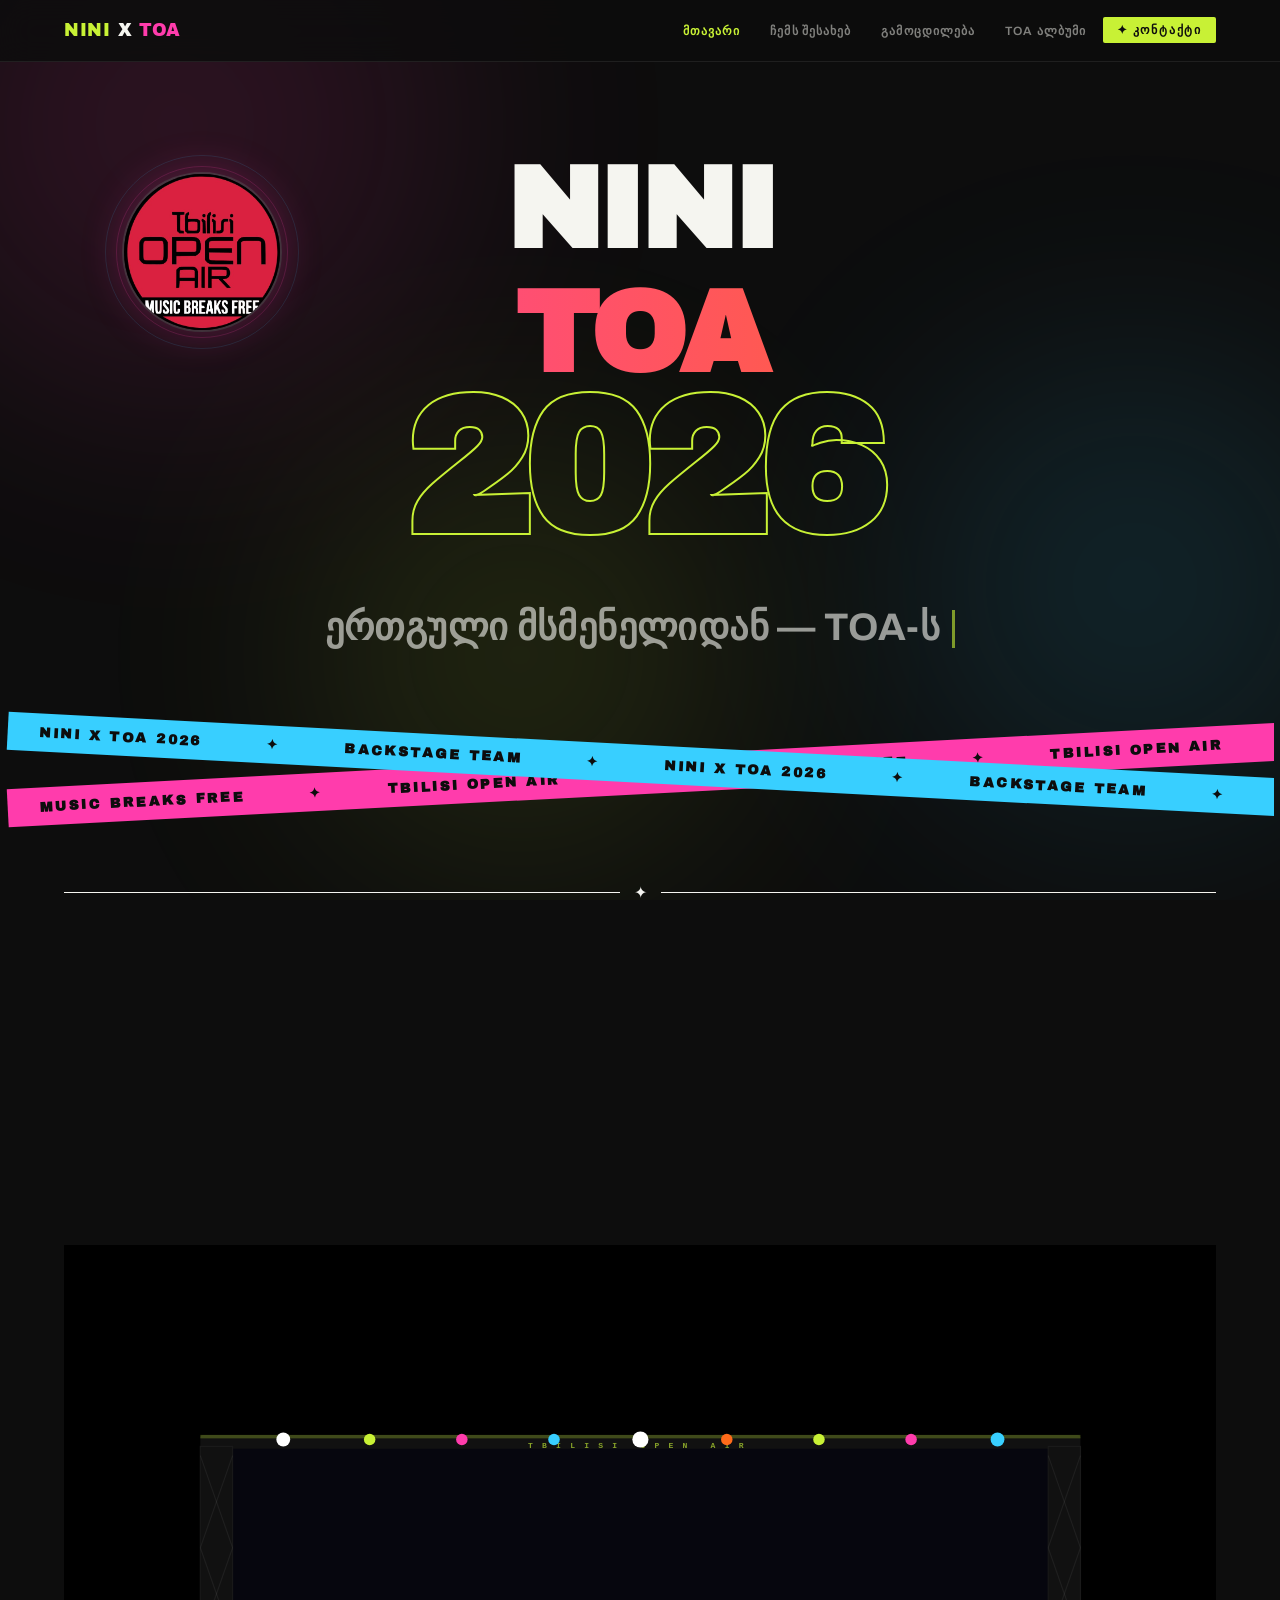
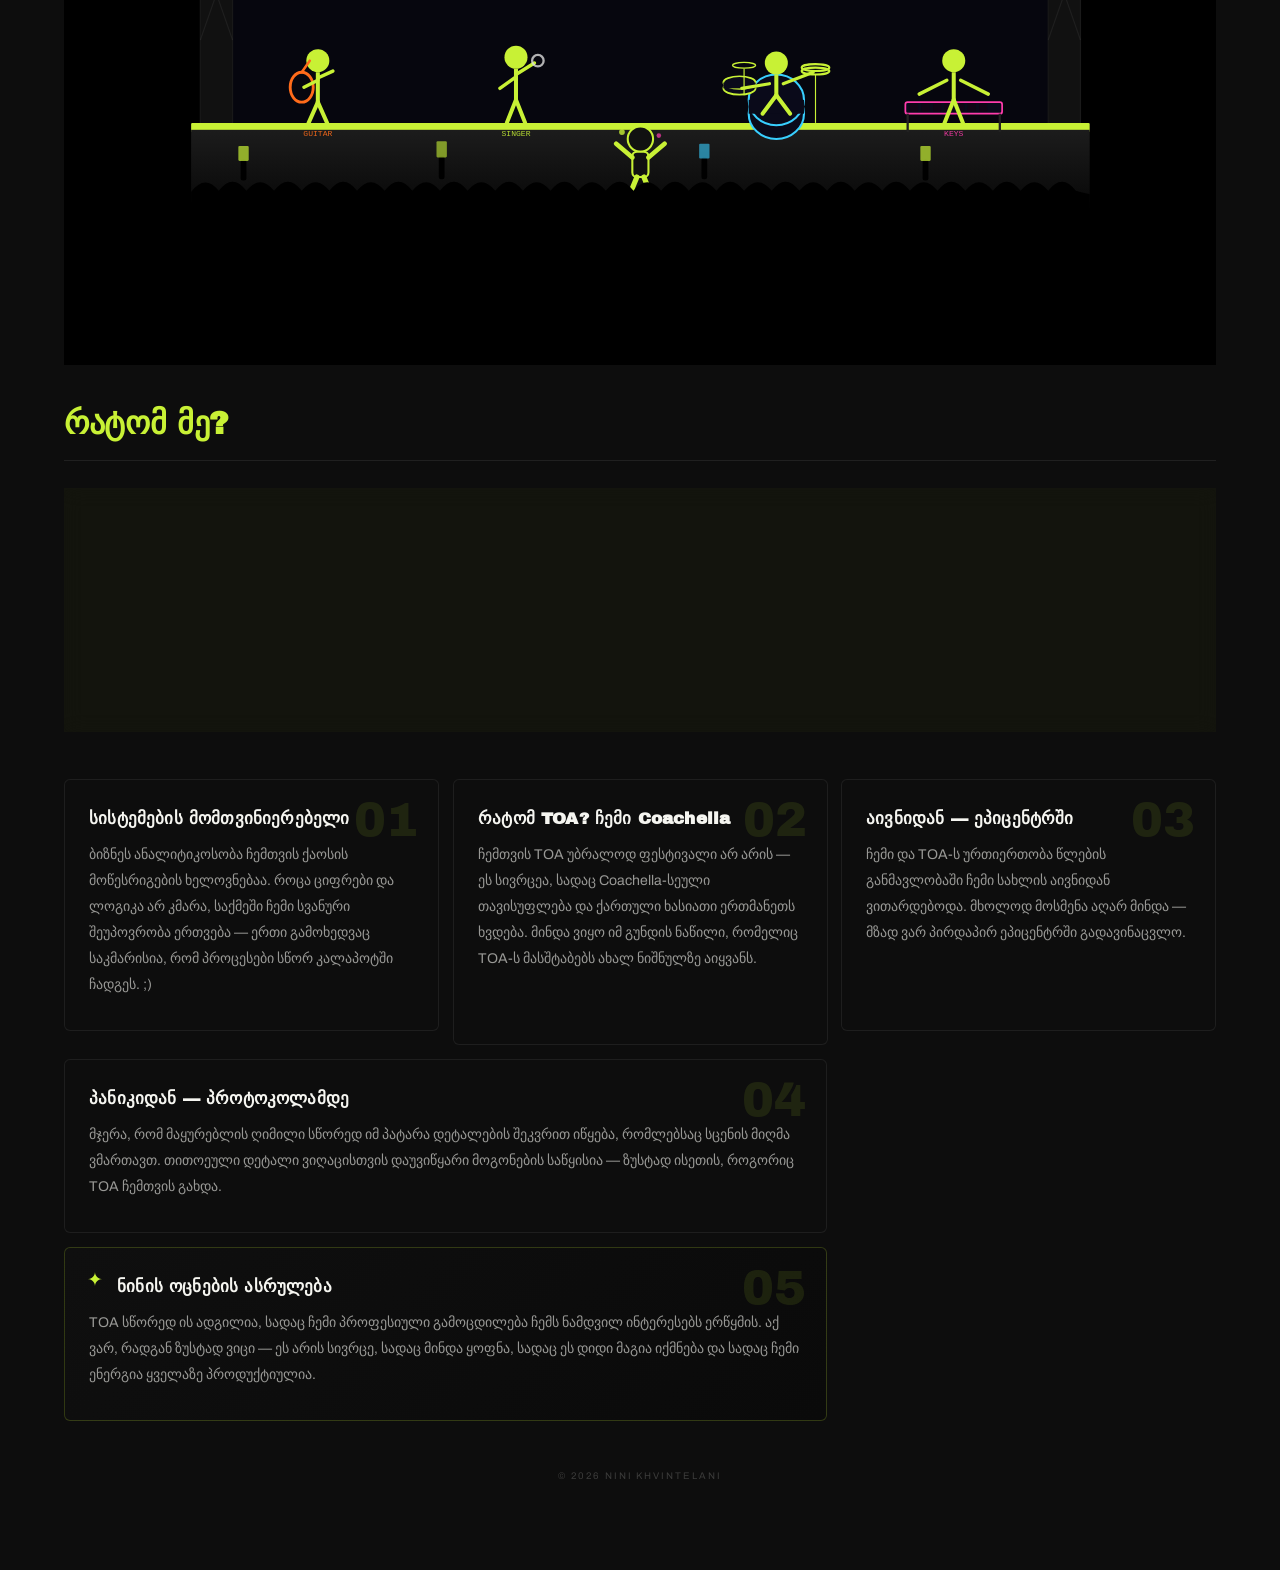
==== commit 4b9acaa1: "Fix page-about nesting bug — keep 1.5 design intact - Add missing </div></div> + footer to close pag" ====
--- a/index.html
+++ b/index.html
@@ -399,6 +399,7 @@
 
     </div>
 
+    <p class="footer">© 2026 Nini Khvintelani</p>
   </div>
 </div>
 
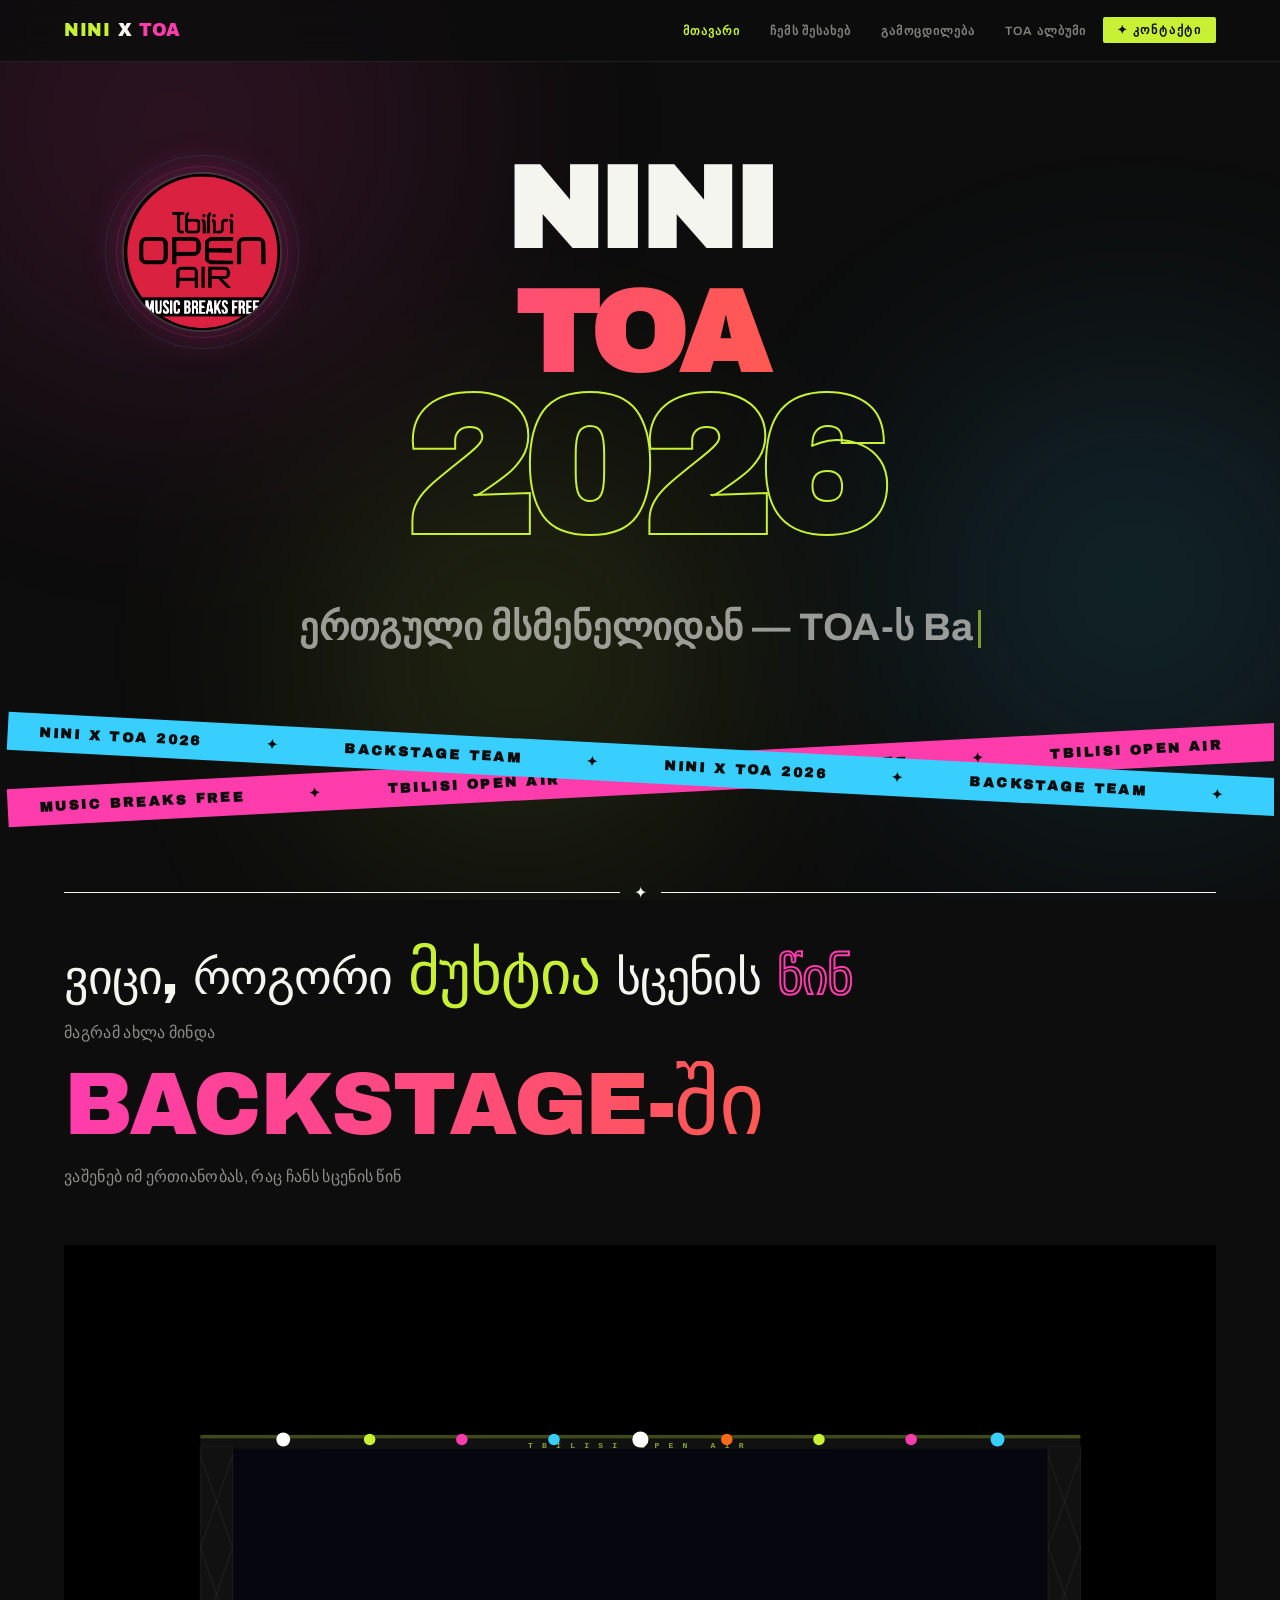
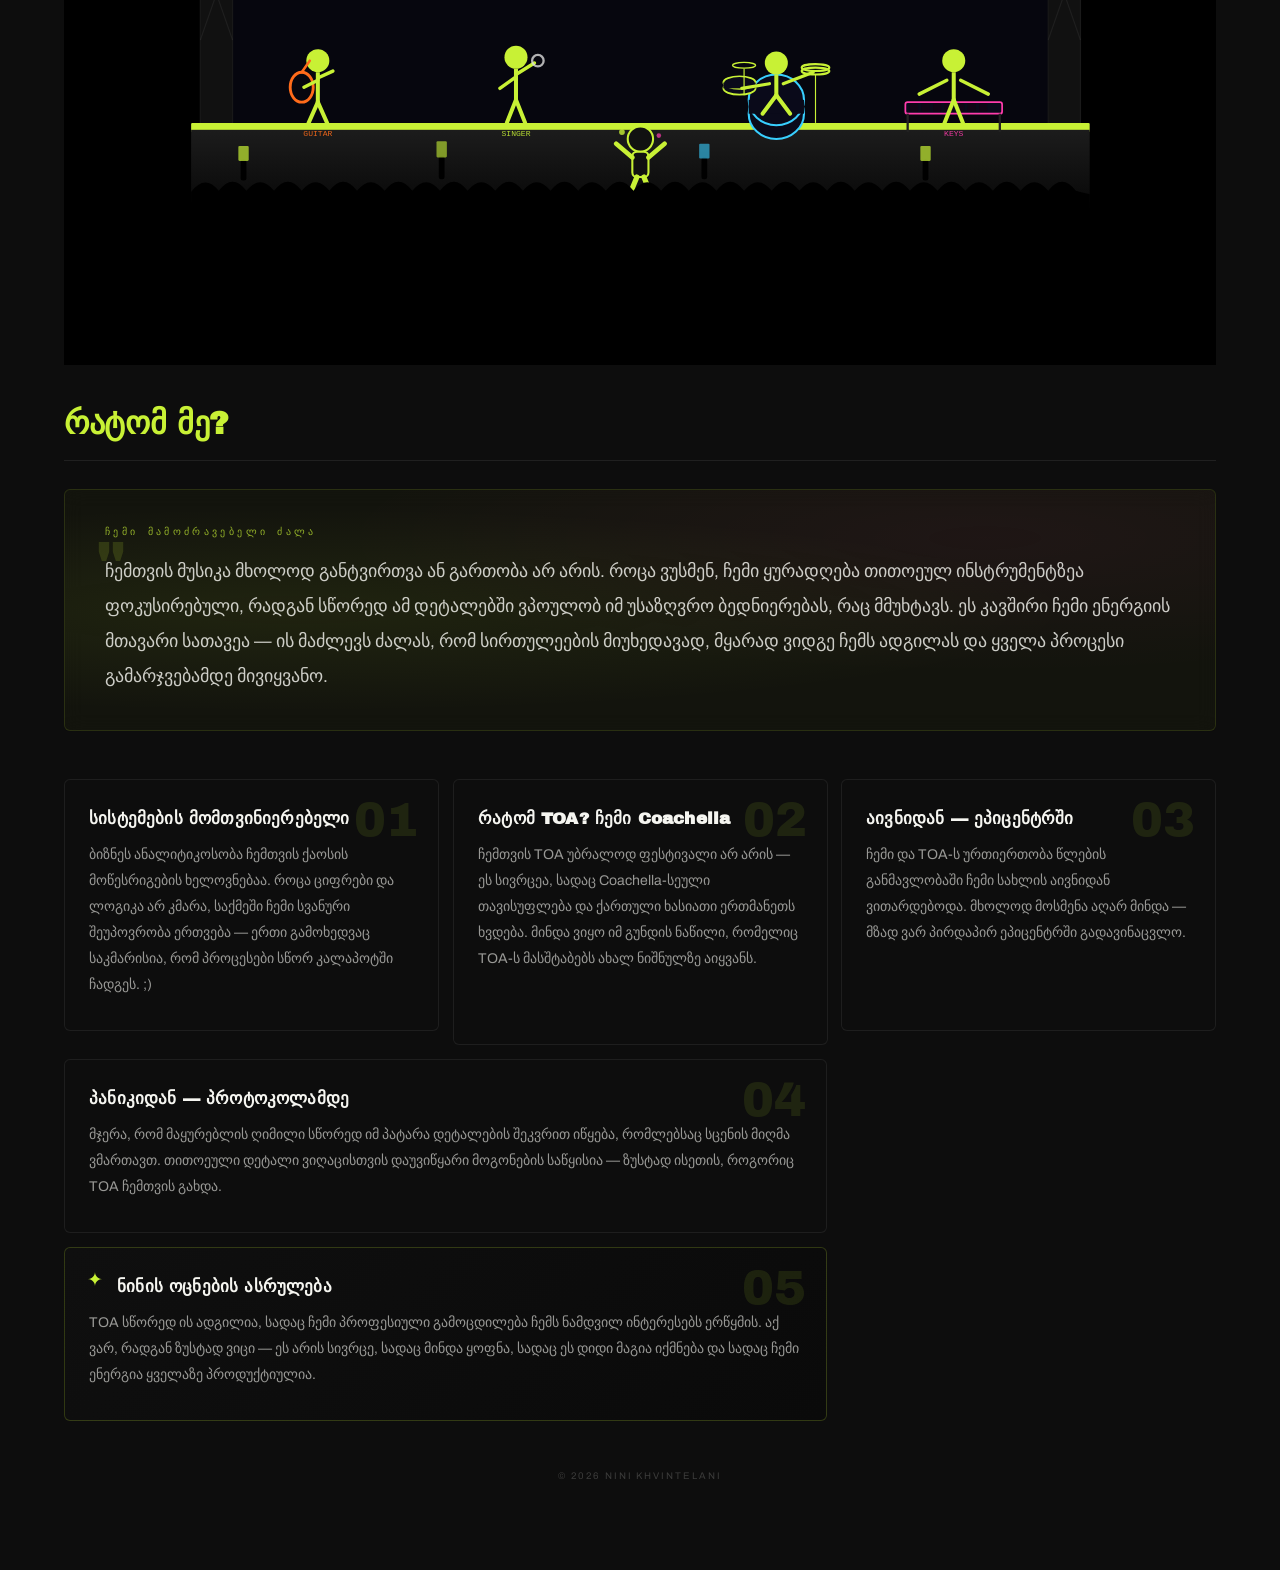
==== commit 5b010482: "Replace Cloudflare email-protected placeholder with actual email Co-Authored-By: Claude Opus 4.6 <no" ====
--- a/index.html
+++ b/index.html
@@ -825,11 +825,11 @@
 
     <!-- CONTACT ROWS -->
     <div class="ct-contact-grid">
-      <a href="/cdn-cgi/l/email-protection#7d3314131416150b14130918111c134c4f4e3d1a101c1411531e1210" class="ct-contact-card" id="ctCard1">
+      <a href="mailto:ninikhvintelan123@gmail.com" class="ct-contact-card" id="ctCard1">
         <div class="ct-contact-card-bg"></div>
         <div class="ct-contact-num">01</div>
         <div class="ct-contact-type">EMAIL</div>
-        <div class="ct-contact-value"><span class="__cf_email__" data-cfemail="afe1c6c1c6c4c7d9c6c1dbcac3cec19e9d9cefc8c2cec6c381ccc0c2">[email&#160;protected]</span></div>
+        <div class="ct-contact-value">ninikhvintelan123@gmail.com</div>
         <div class="ct-contact-arrow">↗</div>
       </a>
       <a href="tel:+995511177328" class="ct-contact-card" id="ctCard2">
--- a/css/styles.css
+++ b/css/styles.css
@@ -1115,8 +1115,10 @@
       max-width: 1250px;
       margin: 0 auto 70px;
     }
-    @media(max-width:640px){ 
-    .ab-hero { grid-template-columns: 1fr; } }
+    @media(max-width:640px){
+    .ab-hero { flex-direction: column; align-items: center; gap: 24px; }
+    .ab-hero-text { max-width: 100%; }
+    .ab-photo-wrap { width: 100%; max-width: 280px; } }
 
     .ab-eyebrow {
       display: block;
@@ -3081,21 +3083,28 @@
 
       /* HERO */
       .hero { min-height: 100svh; }
-      .logo-wrapper { width: 110px !important; height: 110px !important; margin-top: -110px !important; }
-      .logo-wrapper img { width: 110px !important; height: 110px !important; }
-      .ring-1 { width: 130px !important; height: 130px !important; }
-      .ring-2 { width: 148px !important; height: 148px !important; }
-      .ring-3 { width: 168px !important; height: 168px !important; }
-      #page-home .big-title { font-size: clamp(3rem,16vw,6rem); margin-top: -110px !important; }
+      .logo-wrapper { width: 90px !important; height: 90px !important; margin: 0 0 24px 0 !important; }
+      .logo-wrapper img { width: 70px !important; height: 70px !important; }
+      .ring-1 { width: 100px !important; height: 100px !important; }
+      .ring-2 { width: 115px !important; height: 115px !important; }
+      .ring-3 { width: 130px !important; height: 130px !important; }
+      #page-home .big-title { font-size: clamp(3rem,16vw,6rem); margin-top: 0 !important; }
       .hero-sub { font-size: clamp(1rem, 4vw, 1.4rem); }
+
+      /* TOA STAGE SCENE — reduce height on mobile */
+      #toa-stage { height: 40vh !important; min-height: 200px !important; }
+
+      /* CAMERA ALBUM — hide side buttons on mobile, use filmstrip */
+      .cam2-buttons { display: none !important; }
       .stripes-wrap .stripe { font-size: 0.65rem; padding: 10px 0; }
 
       
       /* ABOUT PAGE */
       
-    .ab-hero { grid-template-columns: 1fr; gap: 24px; }
-      .ab-photo-wrap { order: -1; display: flex; justify-content: center; }
-      .tilt-card { max-width: 220px !important; margin-top: 140px !important; }
+    .ab-hero { flex-direction: column; align-items: center; gap: 24px; }
+      .ab-hero-text { max-width: 100%; text-align: center; }
+      .ab-photo-wrap { order: -1; width: 100%; max-width: 260px; display: flex; justify-content: center; }
+      .tilt-card { max-width: 220px !important; }
       .badge-strap-wrap {
       display: flex;
       flex-direction: column;
@@ -3187,11 +3196,30 @@
     }
 
     @media (max-width: 480px) {
-      .cam2-buttons { display: none; } /* hide side buttons on very small, use filmstrip */
-      .alb-controls { display: flex !important; }
       .stages-grid .stage-text { font-size: 0.78rem; }
       .exp-main-title { font-size: clamp(2rem, 14vw, 3.5rem); }
       .rp-book { transform: none !important; }
+
+      /* Hero centering on small phones */
+      .hero-content > div[style] { padding-left: 0 !important; align-items: center !important; }
+      .hero-content { text-align: center; }
+      .big-title { text-align: center; }
+      .hero-sub { text-align: center; }
+
+      /* About intro text */
+      .ab-intro { font-size: 0.88rem; line-height: 1.8; }
+      .ab-main-title { font-size: clamp(2rem, 10vw, 3.5rem); text-align: center; }
+
+      /* Energy marquee */
+      .energy-marquee { padding: 10px 0; }
+
+      /* Experience items stack */
+      .exp-item { grid-template-columns: 60px 1fr !important; gap: 10px; }
+      .exp-year { font-size: 0.6rem; }
+
+      /* Contact cards */
+      .ct-contact-card { padding: 16px 12px; }
+      .ct-contact-value { font-size: 0.78rem; }
     }
 
     /* Backstage section */
